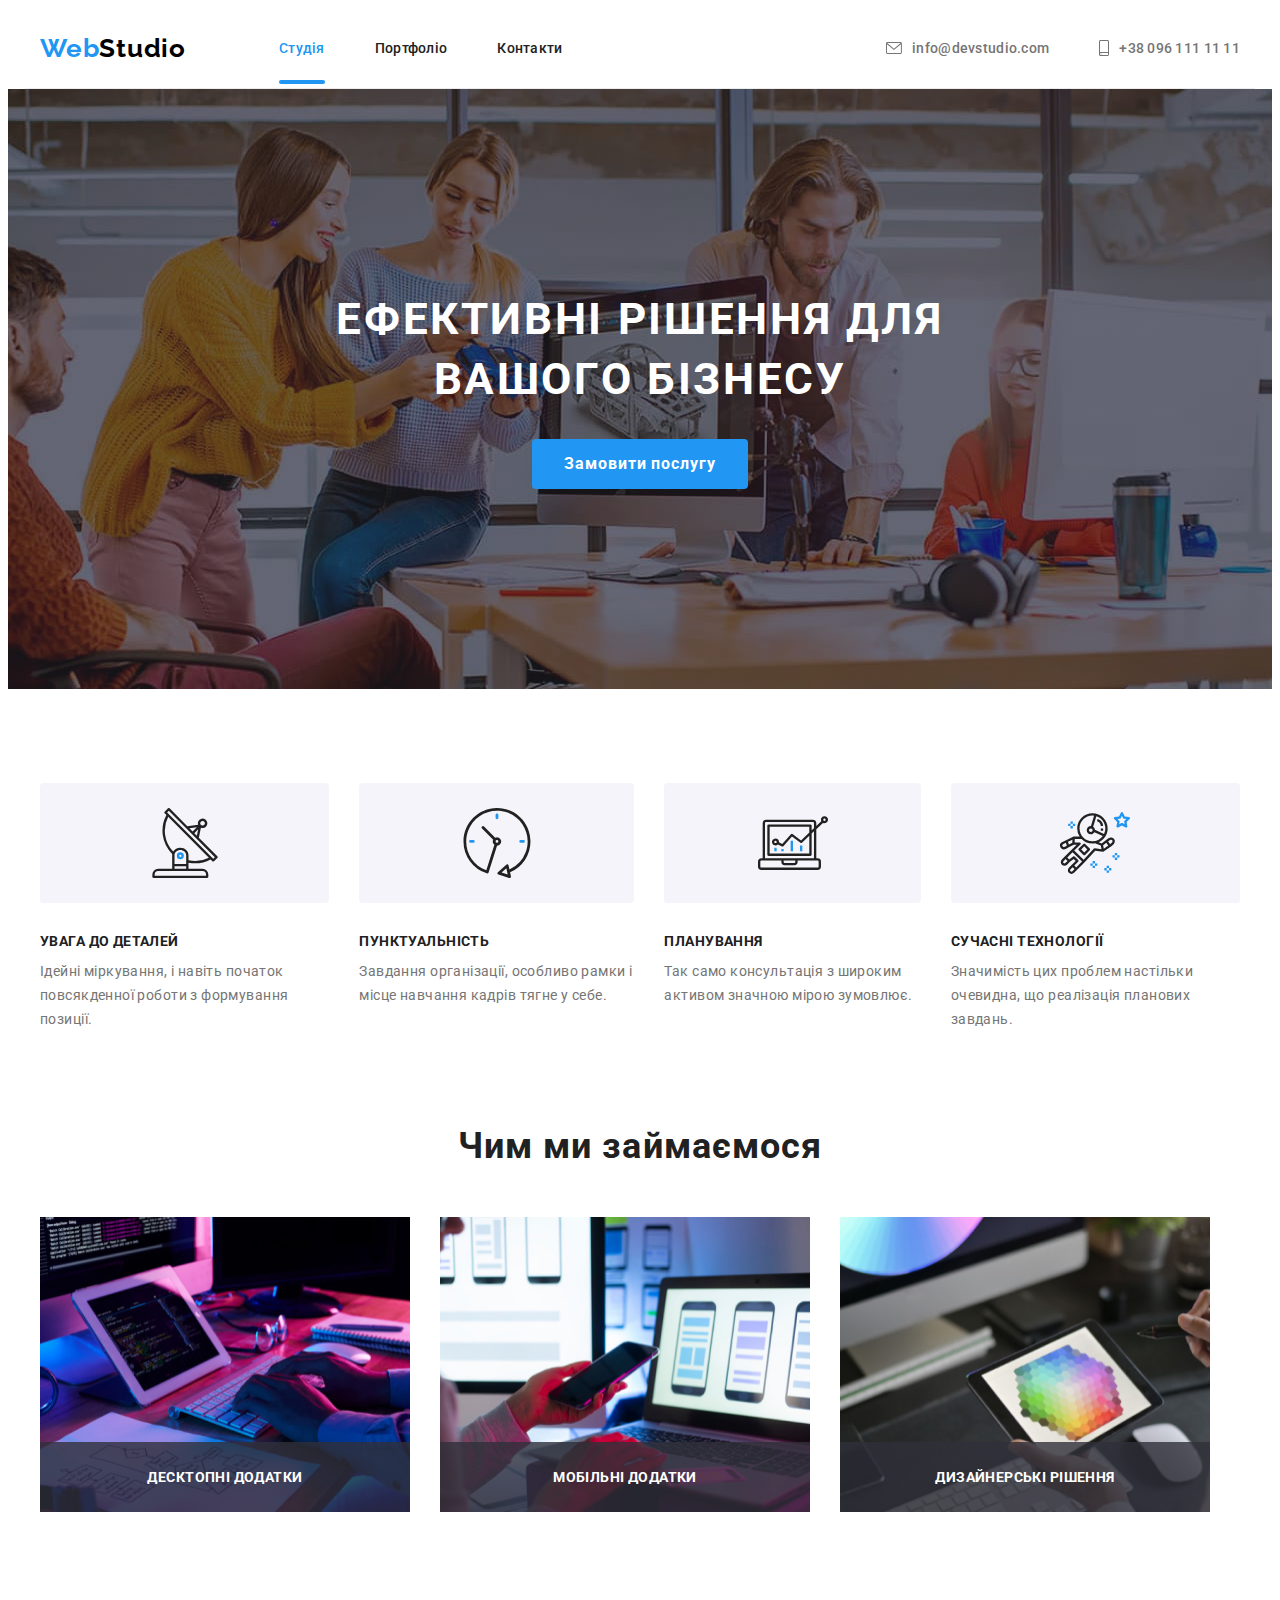
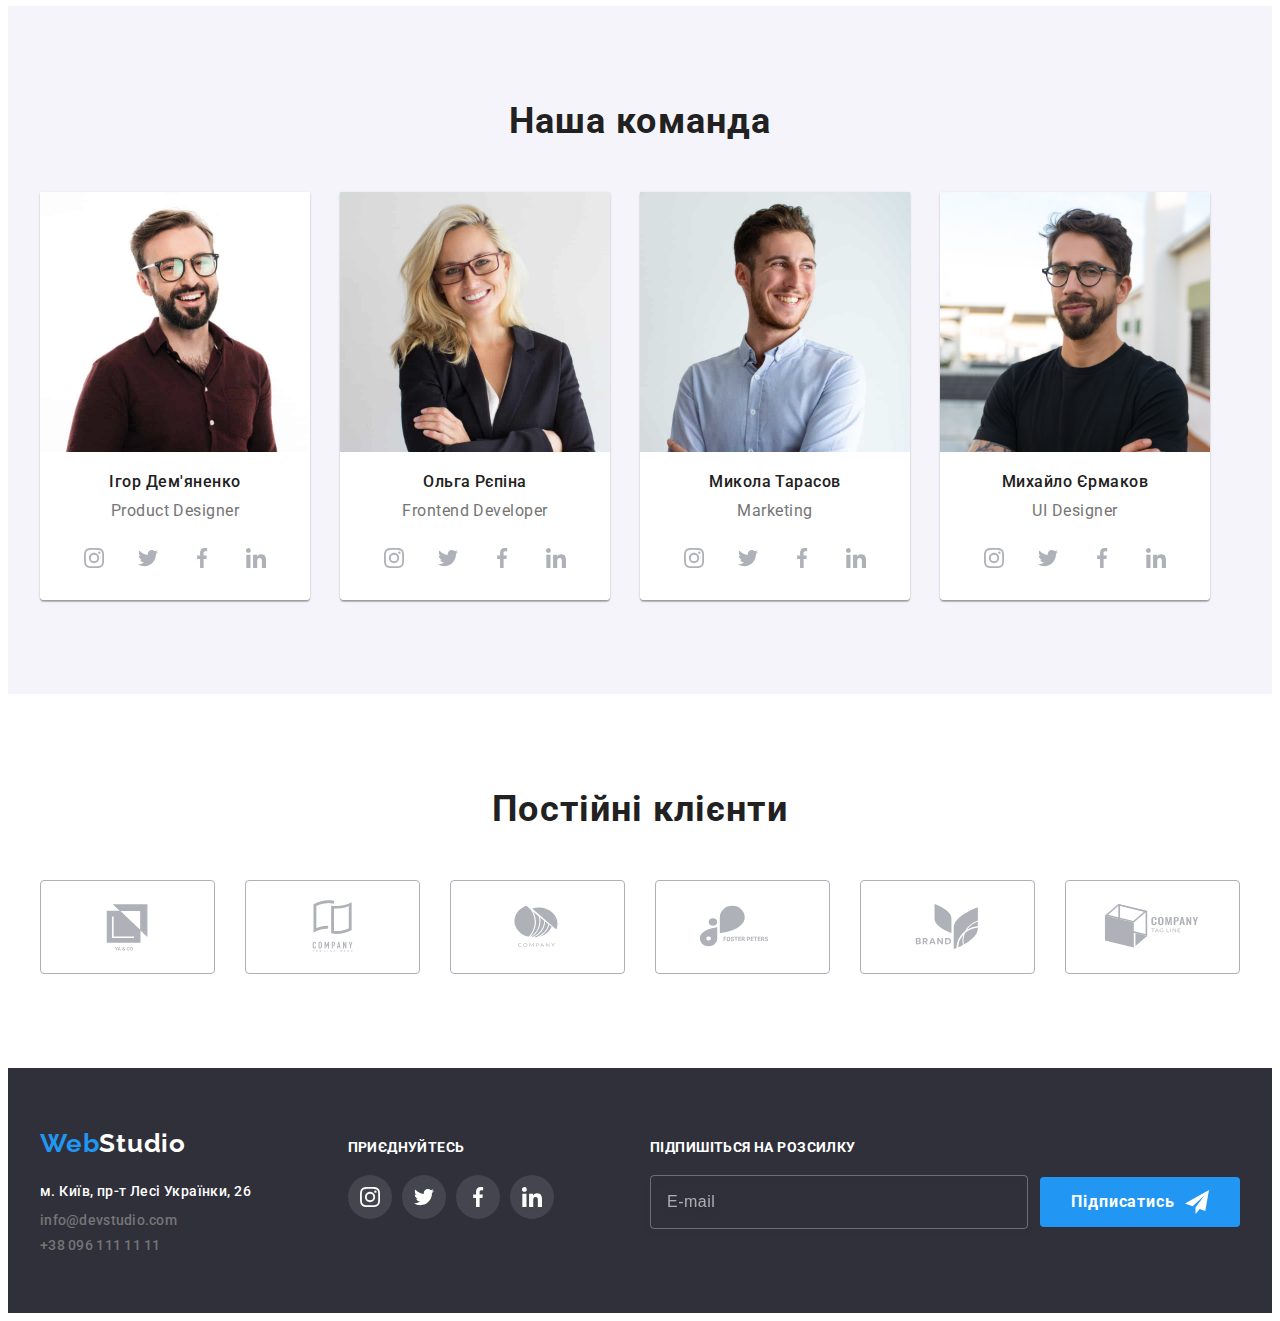
==== index.html @ f9445183 "start HW7" ====
<!DOCTYPE html>
<html lang="uk">
  <head>
    <meta charset="UTF-8" />
    <meta http-equiv="X-UA-Compatible" content="IE=edge" />
    <meta name="viewport" content="width=device-width, initial-scale=1.0" />
    <title>Web Studio</title>
    <!-- Fonts -->
    <link rel="preconnect" href="https://fonts.googleapis.com" />
    <link rel="preconnect" href="https://fonts.gstatic.com" crossorigin />
    <link
      href="https://fonts.googleapis.com/css2?family=Raleway:wght@700&family=Roboto:wght@400;500;700;900&display=swap"
      rel="stylesheet"
    />
    <!-- Modern-normalize -->
    <link
      rel="stylesheet"
      href="https://cdnjs.cloudflare.com/ajax/libs/modern-normalize/1.1.0/modern-normalize.min.css"
      integrity="sha512-wpPYUAdjBVSE4KJnH1VR1HeZfpl1ub8YT/NKx4PuQ5NmX2tKuGu6U/JRp5y+Y8XG2tV+wKQpNHVUX03MfMFn9Q=="
      crossorigin="anonymous"
      referrerpolicy="no-referrer"
    />
    <!-- Custom styles -->
    <link rel="stylesheet" href="./css/styles.css" />
  </head>
  <body class="page">
    <!--Стрічка навігації-->

    <header class="header">
      <div class="container header-container">
        <a class="link header-link" href="./index.html"
          ><span class="logo-first-color">Web</span><span class="logo-second-color">Studio</span>
        </a>
        <nav class="main-nav">
          <ul class="list header-nav-list">
            <li class="list-item">
              <a class="link current" href="./index.html">Студія</a>
            </li>
            <li class="list-item">
              <a class="link" href="./portfolio.html">Портфоліо</a>
            </li>
            <li class="list-item">
              <a class="link contacts" href="./index.html">Контакти</a>
            </li>
          </ul>
        </nav>
        <ul class="list header-list">
          <li>
            <a class="address-link" href="mailto:info@devstudio.com">
              <svg class="contacts-icon" width="16" height="12">
                <use href="./imeges/icons.svg#icon-envelope"></use>
              </svg>
              info@devstudio.com</a
            >
          </li>
          <li>
            <a class="address-link" href="tel:+380961111111">
              <svg class="contacts-icon" width="10" height="16">
                <use href="./imeges/icons.svg#icon-smartphone"></use>
              </svg>
              +38 096 111 11 11</a
            >
          </li>
        </ul>
      </div>
    </header>

    <main>
      <section class="section hero">
        <div class="container">
          <h1 class="hero-title">Ефективні рішення для вашого бізнесу</h1>
          <button class="hero-btn" type="button" data-modal-open>Замовити послугу</button>
        </div>
      </section>

      <!--Переваги компанії-->

      <section class="section about">
        <div class="container">
          <h2 class="about-title">Переваги компанії</h2>
          <ul class="list container-about">
            <li class="about-item">
              <div class="about-block">
                <svg class="about-icon" width="70" height="70">
                  <use href="./imeges/icons.svg#icon-antenna"></use>
                </svg>
              </div>
              <h3 class="about-preference">Увага до деталей</h3>
              <p class="about-txt"
                >Ідейні міркування, і навіть початок повсякденної роботи з формування позиції.</p
              >
            </li>
            <li class="about-item">
              <div class="about-block">
                <svg class="about-icon" width="70" height="70">
                  <use href="./imeges/icons.svg#icon-clock"></use>
                </svg>
              </div>
              <h3 class="about-preference">Пунктуальність</h3>
              <p class="about-txt"
                >Завдання організації, особливо рамки і місце навчання кадрів тягне у себе.</p
              >
            </li>
            <li class="about-item">
              <div class="about-block">
                <svg class="about-icon" width="70" height="70">
                  <use href="./imeges/icons.svg#icon-diagram"></use>
                </svg>
              </div>
              <h3 class="about-preference">Планування</h3>
              <p class="about-txt"
                >Так само консультація з широким активом значною мірою зумовлює.</p
              >
            </li>
            <li class="about-item">
              <div class="about-block">
                <svg class="about-icon" width="70" height="70">
                  <use href="./imeges/icons.svg#icon-astronaut"></use>
                </svg>
              </div>
              <h3 class="about-preference">Сучасні технології</h3>
              <p class="about-txt"
                >Значимість цих проблем настільки очевидна, що реалізація планових завдань.</p
              >
            </li>
          </ul>
        </div>
      </section>

      <!--Діяльність компанії-->

      <section class="section activity">
        <div class="container">
          <h2 class="activity-title">Чим ми займаємося</h2>
          <ul class="list container-activity">
            <li class="activity-item">
              <div class="act-thumb">
                <img
                  class="activity-img"
                  src="./imeges/company-activity/img.jpg"
                  alt="image-programer"
                  width="370"
                  height="295"
                />
                <div class="act-img-bloc">
                  <p class="act-img-title">Десктопні додатки</p>
                </div>
              </div>
            </li>
            <li class="activity-item">
              <div class="act-thumb">
                <img
                  class="activity-img"
                  src="./imeges/company-activity/img2.jpg"
                  alt="developing-application"
                  width="370"
                  height="295"
                />
                <div class="act-img-bloc">
                  <p class="act-img-title">Мобільні додатки</p>
                </div>
              </div>
            </li>
            <li class="activity-item">
              <div class="act-thumb">
                <img
                  class="activity-img"
                  src="./imeges/company-activity/img3.jpg"
                  alt="web-design"
                  width="370"
                  height="295"
                />
                <div class="act-img-bloc">
                  <p class="act-img-title">Дизайнерські рішення</p>
                </div>
              </div>
            </li>
          </ul>
        </div>
      </section>

      <!--Наша команда-->

      <section class="section team">
        <div class="container">
          <h2 class="team-title">Наша команда</h2>
          <ul class="list container-team">
            <li class="team-item">
              <img
                class="team-img"
                src="./imeges/our_team/img21.jpg"
                alt="igor_demjanenco"
                width="270"
                height="260"
              />
              <div class="team-card">
                <h3 class="team-expert">Ігор Дем'яненко</h3>
                <p class="team-profil">Product Designer</p>
                <ul class="social-list list">
                  <li class="social-item">
                    <a
                      class="social-link link"
                      href="https://www.instagram.com"
                      target="_blank"
                      rel="noopener noreferrer"
                      aria-label="Instagram"
                    >
                      <svg class="social-icon" width="20" height="20">
                        <use href="./imeges/icons.svg#icon-instagram"></use>
                      </svg>
                    </a>
                  </li>
                  <li class="social-item">
                    <a
                      class="social-link link"
                      href="https://twitter.com/"
                      target="_blank"
                      rel="noopener noreferrer"
                      aria-label="Instagram"
                    >
                      <svg class="social-icon" width="20" height="20">
                        <use href="./imeges/icons.svg#icon-twitter"></use>
                      </svg>
                    </a>
                  </li>
                  <li class="social-item">
                    <a
                      class="social-link link"
                      href="https://facebook.com/"
                      target="_blank"
                      rel="noopener noreferrer"
                      aria-label="Instagram"
                    >
                      <svg class="social-icon" width="20" height="20">
                        <use href="./imeges/icons.svg#icon-facebook"></use>
                      </svg>
                    </a>
                  </li>
                  <li class="social-item">
                    <a
                      class="social-link link"
                      href="https://www.linkedin.com"
                      target="_blank"
                      rel="noopener noreferrer"
                      aria-label="Instagram"
                    >
                      <svg class="social-icon" width="20" height="20">
                        <use href="./imeges/icons.svg#icon-linkedin"></use>
                      </svg>
                    </a>
                  </li>
                </ul>
              </div>
            </li>
            <li class="team-item">
              <img
                class="team-img"
                src="./imeges/our_team/img22.jpg"
                alt="olga_repina"
                width="270"
                height="260"
              />
              <div class="team-card">
                <h3 class="team-expert">Ольга Рєпіна</h3>
                <p class="team-profil">Frontend Developer</p>
                <ul class="social-list list">
                  <li class="social-item">
                    <a
                      class="social-link link"
                      href="https://www.instagram.com"
                      target="_blank"
                      rel="noopener noreferrer"
                      aria-label="Instagram"
                    >
                      <svg class="social-icon" width="20" height="20">
                        <use href="./imeges/icons.svg#icon-instagram"></use>
                      </svg>
                    </a>
                  </li>
                  <li class="social-item">
                    <a
                      class="social-link link"
                      href="https://twitter.com/"
                      target="_blank"
                      rel="noopener noreferrer"
                      aria-label="Instagram"
                    >
                      <svg class="social-icon" width="20" height="20">
                        <use href="./imeges/icons.svg#icon-twitter"></use>
                      </svg>
                    </a>
                  </li>
                  <li class="social-item">
                    <a
                      class="social-link link"
                      href="https://facebook.com/"
                      target="_blank"
                      rel="noopener noreferrer"
                      aria-label="Instagram"
                    >
                      <svg class="social-icon" width="20" height="20">
                        <use href="./imeges/icons.svg#icon-facebook"></use>
                      </svg>
                    </a>
                  </li>
                  <li class="social-item">
                    <a
                      class="social-link link"
                      href="https://www.linkedin.com"
                      target="_blank"
                      rel="noopener noreferrer"
                      aria-label="Instagram"
                    >
                      <svg class="social-icon" width="20" height="20">
                        <use href="./imeges/icons.svg#icon-linkedin"></use>
                      </svg>
                    </a>
                  </li>
                </ul>
              </div>
            </li>
            <li class="team-item">
              <img
                class="team-img"
                src="./imeges/our_team/img23.jpg"
                alt="mykola_tarasov"
                width="270"
                height="260"
              />
              <div class="team-card">
                <h3 class="team-expert">Микола Тарасов</h3>
                <p class="team-profil">Marketing</p>
                <ul class="social-list list">
                  <li class="social-item">
                    <a
                      class="social-link link"
                      href="https://www.instagram.com"
                      target="_blank"
                      rel="noopener noreferrer"
                      aria-label="Instagram"
                    >
                      <svg class="social-icon" width="20" height="20">
                        <use href="./imeges/icons.svg#icon-instagram"></use>
                      </svg>
                    </a>
                  </li>
                  <li class="social-item">
                    <a
                      class="social-link link"
                      href="https://twitter.com/"
                      target="_blank"
                      rel="noopener noreferrer"
                      aria-label="Instagram"
                    >
                      <svg class="social-icon" width="20" height="20">
                        <use href="./imeges/icons.svg#icon-twitter"></use>
                      </svg>
                    </a>
                  </li>
                  <li class="social-item">
                    <a
                      class="social-link link"
                      href="https://facebook.com/"
                      target="_blank"
                      rel="noopener noreferrer"
                      aria-label="Instagram"
                    >
                      <svg class="social-icon" width="20" height="20">
                        <use href="./imeges/icons.svg#icon-facebook"></use>
                      </svg>
                    </a>
                  </li>
                  <li class="social-item">
                    <a
                      class="social-link link"
                      href="https://www.linkedin.com"
                      target="_blank"
                      rel="noopener noreferrer"
                      aria-label="Instagram"
                    >
                      <svg class="social-icon" width="20" height="20">
                        <use href="./imeges/icons.svg#icon-linkedin"></use>
                      </svg>
                    </a>
                  </li>
                </ul>
              </div>
            </li>
            <li class="team-item">
              <img
                class="team-img"
                src="./imeges/our_team/img24.jpg"
                alt="mykhailo_ermakov"
                width="270"
                height="260"
              />
              <div class="team-card">
                <h3 class="team-expert">Михайло Єрмаков</h3>
                <p class="team-profil">UI Designer</p>
                <ul class="social-list list">
                  <li class="social-item">
                    <a
                      class="social-link link"
                      href="https://www.instagram.com"
                      target="_blank"
                      rel="noopener noreferrer"
                      aria-label="Instagram"
                    >
                      <svg class="social-icon" width="20" height="20">
                        <use href="./imeges/icons.svg#icon-instagram"></use>
                      </svg>
                    </a>
                  </li>
                  <li class="social-item">
                    <a
                      class="social-link link"
                      href="https://twitter.com/"
                      target="_blank"
                      rel="noopener noreferrer"
                      aria-label="Instagram"
                    >
                      <svg class="social-icon" width="20" height="20">
                        <use href="./imeges/icons.svg#icon-twitter"></use>
                      </svg>
                    </a>
                  </li>
                  <li class="social-item">
                    <a
                      class="social-link link"
                      href="https://facebook.com/"
                      target="_blank"
                      rel="noopener noreferrer"
                      aria-label="Instagram"
                    >
                      <svg class="social-icon" width="20" height="20">
                        <use href="./imeges/icons.svg#icon-facebook"></use>
                      </svg>
                    </a>
                  </li>
                  <li class="social-item">
                    <a
                      class="social-link link"
                      href="https://www.linkedin.com"
                      target="_blank"
                      rel="noopener noreferrer"
                      aria-label="Instagram"
                    >
                      <svg class="social-icon" width="20" height="20">
                        <use href="./imeges/icons.svg#icon-linkedin"></use>
                      </svg>
                    </a>
                  </li>
                </ul>
              </div>
            </li>
          </ul>
        </div>
      </section>

      <!--Клієнти компанії-->
      <section class="section client">
        <div class="container">
          <h2 class="client-title">Постійні клієнти</h2>
          <ul class="list clients-list">
            <li class="client-item">
              <a class="link client-link" href="">
                <svg class="client-icon" width="106" height="60">
                  <use href="./imeges/icons.svg#icon-Logo"></use>
                </svg>
              </a>
            </li>
            <li class="client-item">
              <a class="link client-link" href="">
                <svg class="client-icon" width="106" height="60">
                  <use href="./imeges/icons.svg#icon-Logo-1"></use>
                </svg>
              </a>
            </li>
            <li class="client-item">
              <a class="link client-link" href="">
                <svg class="client-icon" width="106" height="60">
                  <use href="./imeges/icons.svg#icon-Logo-2"></use>
                </svg>
              </a>
            </li>
            <li class="client-item">
              <a class="link client-link" href="">
                <svg class="client-icon" width="106" height="60">
                  <use href="./imeges/icons.svg#icon-Logo-3"></use>
                </svg>
              </a>
            </li>
            <li class="client-item">
              <a class="link client-link" href="">
                <svg class="client-icon" width="106" height="60">
                  <use href="./imeges/icons.svg#icon-Logo-4"></use>
                </svg>
              </a>
            </li>
            <li class="client-item">
              <a class="link client-link" href="">
                <svg class="client-icon" width="106" height="60">
                  <use href="./imeges/icons.svg#icon-Logo-5"></use>
                </svg>
              </a>
            </li>
          </ul>
        </div>
      </section>
    </main>

    <!--Нижній блок-->

    <footer class="footer">
      <div class="container footer-info">
        <div class="first-column">
          <a class="link" href="./index.html"
            ><span class="logo-first-color">Web</span
            ><span class="logo-sec-col-footer">Studio</span></a
          >
          <address class="container-address" style="font-style: normal">
            <ul class="list">
              <li class="address-link">
                <a
                  class="link address"
                  href="https://goo.gl/maps/CPtrU1FHBa2aNyZL9"
                  target="_blank"
                  rel="noopener noreferrer"
                  >м. Київ, пр-т Лесі Українки, 26</a
                >
              </li>
              <li class="address-item">
                <a class="address-link" href="mailto:info@devstudio.com">info@devstudio.com</a>
              </li>
              <li class="address-item">
                <a class="address-link" href="tel:+380961111111">+38 096 111 11 11</a>
              </li>
            </ul>
          </address>
        </div>
        <div class="social-icons-footer">
          <p class="under-social-icons">Приєднуйтесь</p>
          <ul class="ft-social-list list">
            <li class="ft-social-item">
              <a
                class="ft-social-link link"
                href="https://www.instagram.com"
                target="_blank"
                rel="noopener noreferrer"
                aria-label="Instagram"
              >
                <svg class="ft-social-icon" width="20" height="20">
                  <use href="./imeges/icons.svg#icon-instagram"></use>
                </svg>
              </a>
            </li>
            <li class="social-item">
              <a
                class="ft-social-link link"
                href="https://twitter.com/"
                target="_blank"
                rel="noopener noreferrer"
                aria-label="Instagram"
              >
                <svg class="ft-social-icon" width="20" height="20">
                  <use href="./imeges/icons.svg#icon-twitter"></use>
                </svg>
              </a>
            </li>
            <li class="social-item">
              <a
                class="ft-social-link link"
                href="https://facebook.com/"
                target="_blank"
                rel="noopener noreferrer"
                aria-label="Instagram"
              >
                <svg class="ft-social-icon" width="20" height="20">
                  <use href="./imeges/icons.svg#icon-facebook"></use>
                </svg>
              </a>
            </li>
            <li class="social-item">
              <a
                class="ft-social-link link"
                href="https://www.linkedin.com"
                target="_blank"
                rel="noopener noreferrer"
                aria-label="Instagram"
              >
                <svg class="ft-social-icon" width="20" height="20">
                  <use href="./imeges/icons.svg#icon-linkedin"></use>
                </svg>
              </a>
            </li>
          </ul>
        </div>
        <div>
           <p class="ft-email-title">Підпишіться на розсилку</p>
          <div class="email-form-ft">
            <label class="ft-form-email">
              <input class="ft-email" type="email" name="user-mail" required placeholder="E-mail" />
            </label>
            <button class="ft-btn-send" type="submit">
              Підписатись
              <svg class="ft-send-icon" width="24" height="24">
                <use href="./imeges/icons.svg#icon-send"></use>
              </svg>
            </button>
          </div>
        </div>
      </div>
    </footer>

    <!--Modal window-->
    <div class="beckdrop is-hidden" data-modal>
      <div class="modal">
        <button class="modal-btn" type="button" data-modal-close>
          <svg class="icon-close" width="18" height="18">
            <use href="./imeges/icons.svg#icon-close"></use>
          </svg>
        </button>
        <strong class="register-form-title">Залиште свої дані, ми вам передзвонимо</strong>
        <form class="register-form" name="register-form">
          <div class="register-form-group" role="group">
            <label class="register-form-field">
              <span class="register-form-label">Ім'я</span>
              <input
                class="register-form-input"
                type="text"
                name="user-name"
                required
                minlength="3"
                placeholder="&nbsp;"
              />
              <svg class="register-form-icon" width="18" height="18">
                <use href="./imeges/icons.svg#icon-person-form"></use>
              </svg>
            </label>

            <label class="register-form-field">
              <span class="register-form-label">Телефон</span>
              <input
                class="register-form-input"
                type="text"
                name="user-phone"
                required
                minlength="12"
                maxlength="12"
                placeholder="&nbsp;"
              />
              <svg class="register-form-icon" width="18" height="18">
                <use href="./imeges/icons.svg#icon-phone-form"></use>
              </svg>
            </label>

            <label class="register-form-field">
              <span class="register-form-label">Пошта</span>
              <input
                class="register-form-input"
                type="email"
                name="user-mail"
                required
                placeholder="&nbsp;"
              />
              <svg class="register-form-icon" width="18" height="18">
                <use href="./imeges/icons.svg#icon-email-form"></use>
              </svg>
            </label>

            <label class="register-form-field">
              <span class="register-form-label">Коментар</span>
              <textarea
                class="register-form-message"
                name="user-message"
                rows="5"
                placeholder="Введіть текст"
              ></textarea>
            </label>
          </div>

          <label class="register-form-agreement">
            <input
              class="register-form-checkbox visually-hidden"
              type="checkbox"
              name="user-agreement"
            />
            <svg class="register-form-icons" width="16" height="15">
              <use class="icon-checked" href="./imeges/icons.svg#icon-check-on"></use>
              <use class="icon-unchecked" href="./imeges/icons.svg#icon-check-off"></use>
            </svg>
            <span class="register-form-desc">
              Погоджуюся з розсилкою та приймаю
              <a class="register-form-link" href="" target="_blank">Умови договору</a>
            </span>
          </label>

          <button class="register-form-btn btn" type="submit">Відправити</button>
        </form>
      </div>
    </div>
    <script src="./js/modal.js"></script>
  </body>
</html>
---- css/styles.css ----
:root {
  /* Fonts */
  --main-font: 'Roboto', sans-serif;
  --secondary-font: 'Raleway', sans-serif;

  /* colors */
  --main-txt-cl: #212121;
  --light-txt-cl: #757575;
  --other-txt-cl: #ffffff;
  --accent-txt-cl: #2196f3;
  --gray-icon-cl: #afb1b8;

  /* Others */
  --anim-hover: 250ms cubic-bezier(0.4, 0, 0.2, 1);
}

.page {
  font-family: var(--main-font);
  font-size: 14px;
  text-align: center;
  color: var(--main-txt-cl);
}

/* reset */
.link,
.address-link {
  text-decoration: none;
}
.list {
  list-style: none;
}

.section {
  padding-top: 94px;
  padding-bottom: 94px;
}

h1,
h2,
h3,
h4,
h5,
h6,
p {
  margin: 0;
}

img {
  display: block;
}

.link {
  text-decoration: none;
  color: currentColor;
}

.list {
  list-style: none;
  margin: 0;
  padding: 0;
}

.container {
  width: 1200px;
  padding-left: 15px;
  padding-right: 15px;
  margin-left: auto;
  margin-right: auto;
}

/**
    |============================
    | Header
    |============================
  */

.header {
  text-align: left;
}

.header-container {
  display: flex;
  border-bottom: 1px solid #ececec;
  align-items: center;
}
.logo-first-color,
.logo-second-color,
.logo-sec-col-footer {
  font-family: var(--secondary-font);
  font-style: normal;
  font-weight: 700;
  font-size: 26px;
  line-height: 31px;
  letter-spacing: 0.03em;
}

.logo-first-color {
  color: var(--accent-txt-cl);
}

.logo-second-color {
  color: #000000;
}

.main-nav {
  margin-left: 93px;
  padding-top: 32px;
  padding-bottom: 32px;
}

.header-nav-list {
  display: flex;
  gap: 50px;
}

.header-list {
  display: flex;
  padding-top: 32px;
  margin-left: auto;
  gap: 50px;
  padding-bottom: 32px;
}

.link,
.address-link {
  font-weight: 500;
  line-height: calc(16 / 14);
  letter-spacing: 0.02em;
  color: var(--main-txt-cl);
  transition: color var(--anim-hover);
}

.address-link {
  color: var(--light-txt-cl);
  display: flex;
  gap: 10px;
  align-items: center;
}

.link:hover,
.link:focus,
.current,
.link:focus,
.address-link:hover,
.address-link:focus {
  color: var(--accent-txt-cl);
}

.contacts-icon {
  fill: currentColor;
}

.current {
  position: relative;
}

.current::after {
  content: '';
  display: block;

  position: absolute;
  left: 0;
  bottom: -28px;

  width: 100%;
  height: 4px;
  border-radius: 2px;
  background-color: var(--accent-txt-cl);
}

/**
    |============================
    | Hero
    |============================
  */

.hero {
  max-width: 1600px;
  margin-left: auto;
  margin-right: auto;
  background-image: linear-gradient(to right, rgb(47, 48, 58, 0.4), rgba(47, 48, 58, 0.4)),
    url(../imeges/fon-img/Img.jpg);
  background-repeat: no-repeat;
  background-size: cover;
  background-position: center;

  background-color: #2f303a;
  padding-top: 200px;
  padding-bottom: 200px;
}

.hero-title {
  font-size: 44px;
  line-height: calc(60 / 44);
  letter-spacing: 0.06em;
  color: var(--other-txt-cl);
  text-transform: uppercase;
  margin-bottom: 30px;
  width: 696px;
  margin-left: auto;
  margin-right: auto;
}

.hero-btn {
  font-family: inherit;
  font-weight: 700;
  font-size: 16px;
  line-height: calc(30 / 16);
  letter-spacing: 0.06em;
  color: var(--other-txt-cl);
  background-color: var(--accent-txt-cl);
  cursor: pointer;
  border-radius: 4px;
  padding: 10px 32px;
  border: none;
  transition: background-color var(--anim-hover);
}

.hero-btn:hover,
.hero-btn:focus {
  background-color: #188ce8;
}

/**
    |============================
    | About
    |============================
  */
.about {
  text-align: left;
}

.container-about {
  display: flex;
  gap: 30px;
  
  
  
}

.about-item {
  flex-basis: calc((100%-90px) / 4);
}

.about-block {
  display: flex;
  background-color: #f5f4fa;
  height: 120px;
  align-items: center;
  justify-content: center;
  border-radius: 4px;
  margin-bottom: 30px;
}

.about-title {
  position: absolute;
  width: 1px;
  height: 1px;
  margin: -1px;
  border: 0;
  padding: 0;
  white-space: nowrap;
  clip-path: inset(100%);
  clip: rect(0 0 0 0);
}

.about-preference {
  font-weight: 700;
  font-size: 14px;
  line-height: calc(16 / 14);
  letter-spacing: 0.03em;
  text-transform: uppercase;
}

.about-txt {
  font-size: 14px;
  line-height: calc(24 / 14);
  letter-spacing: 0.03em;
  color: var(--light-txt-cl);
  margin-top: 10px;
}

/**
    |============================
    | Activity
    |============================
  */

.activity {
  padding-top: 0px;
}

.activity-title {
  font-weight: 700;
  font-size: 36px;
  line-height: calc(42 / 36);
  letter-spacing: 0.03em;
}

.container-activity {
  display: flex;
  gap: 30px;
  margin-top: 50px;
  padding-top: 0px;
}

.act-thumb {
  position: relative;
}

.act-img-bloc {
  position: absolute;
  bottom: 0;
  left: 0;

  width: 100%;
  height: 70px;
  background: rgba(47, 48, 58, 0.8);

  display: flex;
  align-items: center;
  justify-content: center;
}

.act-img-title {
  text-transform: uppercase;
  color: var(--other-txt-cl);
  font-weight: 700;
  line-height: calc(16 / 14);
  letter-spacing: 0.03em;
}

.act-img-title {
}

/**
    |============================
    | Team
    |============================
  */

.team {
  background-color: #f5f4fa;
}

.team-title {
  font-weight: 700;
  font-size: 36px;
  line-height: calc(42 / 36);
  letter-spacing: 0.03em;
}

.container-team {
  display: flex;
  margin-top: 50px;
  gap: 30px;
}

.team-card {
  padding-top: 20px;
  padding-bottom: 20px;
  background-color: var(--other-txt-cl);
  border-radius: 0px 0px 4px 4px;
}
.team-item {
  box-shadow: 0px 1px 3px rgba(0, 0, 0, 0.12), 0px 1px 1px rgba(0, 0, 0, 0.14),
    0px 2px 1px rgba(0, 0, 0, 0.2);
  border-radius: 0px 0px 4px 4px;
}

.team-expert {
  font-weight: 500;
  font-size: 16px;
  line-height: calc(19 / 16);
  letter-spacing: 0.03em;
  margin-bottom: 10px;
}

.team-profil {
  font-size: 16px;
  line-height: calc(19 / 16);
  letter-spacing: 0.03em;
  color: var(--light-txt-cl);
  margin-bottom: 16px;
}

.social-list {
  display: flex;
  gap: 10px;
  justify-content: center;
}

.social-link {
  display: flex;
  align-items: center;
  justify-content: center;
  width: 44px;
  height: 44px;
  background-color: var(--other-txt-cl);
  border-radius: 50%;
  color: var(--gray-icon-cl);
  transition: background-color var(--anim-hover), color var(--anim-hover);
}

.social-link:hover,
.social-link:focus {
  background-color: var(--accent-txt-cl);
  color: var(--other-txt-cl);
}

.social-icon {
  fill: currentColor;
}

/**
    |============================
    | Client
    |============================
  */

.client-title {
  font-weight: 700;
  font-size: 36px;
  line-height: calc(42 / 36);
  letter-spacing: 0.03em;
  margin-bottom: 50px;
}

.clients-list {
  display: flex;
  gap: 30px;
  justify-content: center;
}

.client-item {
  flex-basis: calc((100% - 150px) / 6);
}

.client-link {
  display: flex;
  align-items: center;
  justify-content: center;
  background-color: var(--other-txt-cl);
  color: var(--gray-icon-cl);
  height: 92px;
  border: 1px solid var(--gray-icon-cl);
  border-radius: 4px;
  transition: border-color var(--anim-hover), color var(--anim-hover);
}

.client-link:hover,
.client-link:focus {
  color: var(--accent-txt-cl);
  border-color: var(--accent-txt-cl);
}

.client-icon {
  fill: currentColor;
}

/**
    |============================
    | Footer
    |============================
  */

.footer {
  background-color: #2f303a;
  padding-top: 60px;
  padding-bottom: 60px;
}

.footer-info {
  display: flex;
  justify-content:space-between;
  align-items: baseline;
}

.footer,
.address {
  line-height: calc(24 / 14);
  letter-spacing: 0.03em;
  color: var(--other-txt-cl);
  text-align: left;
}

.container-address {
  margin-top: 20px;
}

.address-item {
  margin-top: 9px;
}

.logo-sec-col-footer {
  color: var(--other-txt-cl);
}

.under-social-icons {
  font-weight: 700;
  font-size: 14px;
  line-height: calc(16 / 14);
  letter-spacing: 0.03em;
  text-transform: uppercase;
  color: var(--other-txt-cl);
  margin-bottom: 20px;
  
}

.ft-social-list {
  display: flex;
  gap: 10px;
  justify-content: center;
}

.ft-social-link {
  display: flex;
  align-items: center;
  justify-content: center;
  width: 44px;
  height: 44px;
  border-radius: 50%;
  background-color: rgba(255, 255, 255, 0.1);
  color: var(--other-txt-cl);
  transition: background-color var(--anim-hover), color var(--anim-hover);
}

.ft-social-link:hover,
.ft-social-link:focus {
  background-color: var(--accent-txt-cl);
  color: var(--other-txt-cl);
}

.ft-social-icon {
  fill: currentColor;
}

.ft-email-title {
  font-weight: 700;
  font-size: 14px;
  line-height: calc(16 / 14);
  letter-spacing: 0.03em;
  text-transform: uppercase;
  color: var(--other-txt-cl);
  margin-bottom: 20px;
  
}

.email-form-ft {
  display: flex;
  justify-content: center;
  align-items: center;
}

.ft-email {
  width: 358px;
  height: 50px;
  background-color: inherit;
  border: 1px solid rgba(255, 255, 255, 0.3);
  filter: drop-shadow(0px 4px 4px rgba(0, 0, 0, 0.15));
  border-radius: 4px;
  padding-left: 16px;
  outline: transparent;
  font-size: 16px;
  line-height: calc(20 / 16);
  letter-spacing: 0.03em;
  color: rgba(255, 255, 255, 0.6);
  

  transition: border-color var(--anim-hover);
}

.ft-email:hover,
.ft-email:focus,
.ft-email:not(:placeholder-shown) {
  border-color: var(--accent-txt-cl);
}

.ft-email::placeholder {
  font-size: 16px;
  line-height: calc(20 / 16);
  letter-spacing: 0.03em;
  color: rgba(255, 255, 255, 0.6);
}

.ft-btn-send {
  display: flex;
  justify-content: center;
  align-items: center;
  width: 200px;
  height: 50px;
  font-family: inherit;
  font-weight: 700;
  font-size: 16px;
  line-height: calc(30 / 16);
  letter-spacing: 0.06em;
  color: var(--other-txt-cl);
  background-color: var(--accent-txt-cl);
  margin-left: 12px;
  

  border-radius: 4px;
  border: none;
  transition: background-color var(--anim-hover);

  cursor: pointer;
}

.ft-btn-send:hover,
.ft-btn-send:focus {
  background-color: #188ce8;
}

.ft-send-icon {
  right: 28px;
  bottom: 13px;
  margin-left: 10px;
  fill: var(--other-txt-cl);
}

/*
    |============================
    |Modal window
    |============================
  */

.beckdrop {
  position: fixed;
  left: 0;
  top: 0;
  z-index: 100;

  width: 100%;
  height: 100%;
  background-color: rgba(0, 0, 0, 0.4);
  opacity: 1;
  transition: opacity var(--anim-hover);
}

.beckdrop.is-hidden {
  opacity: 0;
  pointer-events: none;
  visibility: hidden;
  opacity: 40%;
}

.modal {
  position: absolute;
  top: 50%;
  left: 50%;

  width: 528px;
  background: var(--other-txt-cl);
  box-shadow: 0px 1px 3px rgba(0, 0, 0, 0.12), 0px 1px 1px rgba(0, 0, 0, 0.14),
    0px 2px 1px rgba(0, 0, 0, 0.2);
  border-radius: 4px;

  transform: translate(-50%, -50%) scale(1);
  transition: transform var(--anim-hover);
  padding: 40px;
}

.modal-btn {
  position: absolute;
  top: 8px;
  right: 8px;

  display: flex;
  align-items: center;
  justify-content: center;

  width: 30px;
  height: 30px;
  border-radius: 50%;
  background: var(--other-txt-cl);
  border: 1px solid rgba(0, 0, 0, 0.1);

  transition: fill var(--anim-hover);

  cursor: pointer;
}

.modal-btn:hover,
.modal-btn:focus {
  fill: var(--accent-txt-cl);
}

.register-form-title {
  display: block;
  text-align: center;
  font-weight: 700;
  font-size: 20px;
  line-height: calc(23 / 20);
  letter-spacing: 0.03em;
  margin-bottom: 12px;

  
}

.register-form-field {
  position: relative;
  display: block;
  margin-bottom: 10px;
}

.register-form-input {
  width: 100%;
  height: 40px;
  padding-left: 48px;
  padding-right: 48px;

  border: 1px solid rgba(33, 33, 33, 0.2);
  border-radius: 4px;
  outline: transparent;
  transition: border-color var(--anim-hover);
}

.register-form-input:hover,
.register-form-input:focus,
.register-form-input:not(:placeholder-shown) {
  border-color: var(--accent-txt-cl);
}

.register-form-input::placeholder {
  opacity: 0;
  transition: opacity var(--anim-hover);
}

.register-form-input:focus::placeholder {
  opacity: 1;
}

.register-form-label {
  display: block;
  text-align: left;
  font-size: 12px;
  line-height: calc(14 / 12);
  letter-spacing: 0.01em;
  color: var(--light-txt-cl);
  text-align: left;
  margin-bottom: 4px;
}

.register-form-icon {
  position: absolute;
  bottom: 11px;
  left: 12px;

  transition: fill var(--anim-hover);
}

.register-form-input:focus, .register-form-input:hover ~ .register-form-icon {
  fill: var(--accent-txt-cl);
}

.register-form-message {
  display: block;
  width: 100%;
  height: 120px;
  padding: 12px 16px;

  font-size: 14px;

  resize: none;
  outline: transparent;
  border: 1px solid rgba(33, 33, 33, 0.2);
  border-radius: 4px;

  transition: border-color var(--anim-hover);
}

.register-form-message::placeholder {
  font-size: 12px;
  line-height: calc(14 / 12);
  letter-spacing: 0.01em;
  color: rgba(117, 117, 117, 0.5);
}

.register-form-message:hover,
.register-form-message:focus,
.register-form-message:not(:placeholder-shown) {
  border-color: var(--accent-txt-cl);
}

.register-form-field:last-child {
  margin-bottom: 20px;
}

.register-form-agreement {
  display: flex;
  align-items: center;
  justify-content: center;
  gap: 8.38px;

  margin-bottom: 30px;
}

.icon-checked {
  opacity: 0;
  fill: var(--accent-txt-cl);
  transition: opacity var(--anim-hover);
}

.register-form-checkbox:checked + .register-form-icons .icon-checked {
  opacity: 1;
}
.icon-unchecked {
  transition: opacity var(--anim-hover);
}

.register-form-checkbox:checked + .register-form-icons .icon-unchecked {
  opacity: 0;
}

.register-form-checkbox:focus + .register-form-icons {
  outline-offset: 1px;
}

.register-form-desc {
  line-height: calc(24 / 14);
  letter-spacing: 0.03em;
  color: var(--light-txt-cl);
  user-select: none;
}

.register-form-link {
  color: var(--accent-txt-cl);
}

.visually-hidden {
  position: absolute;
  width: 1px;
  height: 1px;
  margin: -1px;
  border: 0;
  padding: 0;
  white-space: nowrap;
  clip-path: inset(100%);
  clip: rect(0 0 0 0);
}

.register-form-btn {
  font-family: inherit;
  font-weight: 700;
  font-size: 16px;
  line-height: calc(30 / 16);
  letter-spacing: 0.06em;
  color: var(--other-txt-cl);
  background-color: var(--accent-txt-cl);

  border-radius: 4px;
  padding: 10px 52px;
  border: none;
  transition: background-color var(--anim-hover);
  box-shadow: 0px 4px 4px rgba(0, 0, 0, 0.15);

  cursor: pointer;
}

.register-form-btn:hover,
.register-form-btn:focus {
  background-color: #188ce8;
}

/*
    |*********************************************************
    | Portfolio page
    |*********************************************************
  */

/*
    |============================
    |Filters
    |============================
  */

.container-filtrs {
  display: flex;
  gap: 8px;
  justify-content: center;
}

.filtrs-title {
  position: absolute;
  width: 1px;
  height: 1px;
  margin: -1px;
  border: 0;
  padding: 0;
  white-space: nowrap;
  clip-path: inset(100%);
  clip: rect(0 0 0 0);
  overflow: hidden;
}

.filtrs-btn {
  font-family: inherit;
  font-weight: 500;
  font-size: 16px;
  line-height: calc(26 / 16);
  letter-spacing: 0.03em;
  color: var(--main-txt-cl);
  background-color: #f5f4fa;
  padding: 6px 22px;
  border: none;
  border-radius: 4px;
  transition: background-color var(--anim-hover), box-shadow var(--anim-hover);
  color: var(--anim-hover);

  cursor: pointer;
}

.filtrs-btn:hover,
.filtrs-btn:focus {
  box-shadow: 0px 3px 1px rgba(0, 0, 0, 0.1), 0px 1px 2px rgba(0, 0, 0, 0.08),
    0px 2px 2px rgba(0, 0, 0, 0.12);
  color: var(--other-txt-cl);
  background-color: var(--accent-txt-cl);
}

.filtrs-btn:hover,
.filtrs-btn:focus {
  color: var(--other-txt-cl);
  background-color: var(--accent-txt-cl);
}

.filtrs-btn:active {
  color: var(--accent-txt-cl);
}


/*
    |============================
    |Projects
    |============================
  */

.container-project {
  display: flex;
  flex-wrap: wrap;
  margin-top: 50px;
  text-align: left;
}

.project-item {
  flex-basis: calc((100% - 60px) / 3);
  margin-right: 30px;
  margin-bottom: 30px;
}

.project-item:nth-child(3n) {
  margin-right: 0;
}

.project-item:nth-last-child(-n + 3) {
  margin-bottom: 0;
}

.project-link {
  display: block;
  transition: box-shadow var(--anim-hover);
}

.project-link:hover,
.project-link:focus {
  box-shadow: 0px 1px 1px rgba(0, 0, 0, 0.12), 0px 4px 4px rgba(0, 0, 0, 0.06),
    1px 4px 6px rgba(0, 0, 0, 0.16);
}

.project-thumb {
  position: relative;
  overflow: hidden;
}

.overlay {
  position: absolute;
  top: 0;
  left: 0;

  transform: translatey(100%);

  transition: transform var(--anim-hover);

  width: 100%;
  height: 101%;
  background: rgba(33, 150, 243, 0.9);
  padding: 20px;

  display: flex;
  align-items: center;
  justify-content: center;
}

.project-item:hover .overlay {
  transform: translatey(0);
}

.overlay-desc {
  color: var(--other-txt-cl);
  font-weight: 400;
  font-size: 18px;
  line-height: calc(28 / 18);
  letter-spacing: 0.03em;
}

.under-img {
  padding: 20px 24px;
  border-right: 1px solid #eeeeee;
  border-bottom: 1px solid #eeeeee;
  border-left: 1px solid #eeeeee;
}

.project-name {
  color: var(--main-txt-cl);
  font-weight: 700;
  font-size: 18px;
  line-height: calc(36 / 18);
  letter-spacing: 0.06em;
}

.project-filtr {
  font-size: 16px;
  line-height: calc(30 / 16);
  letter-spacing: 0.03em;
  color: var(--light-txt-cl);
  margin-top: 4px;
}
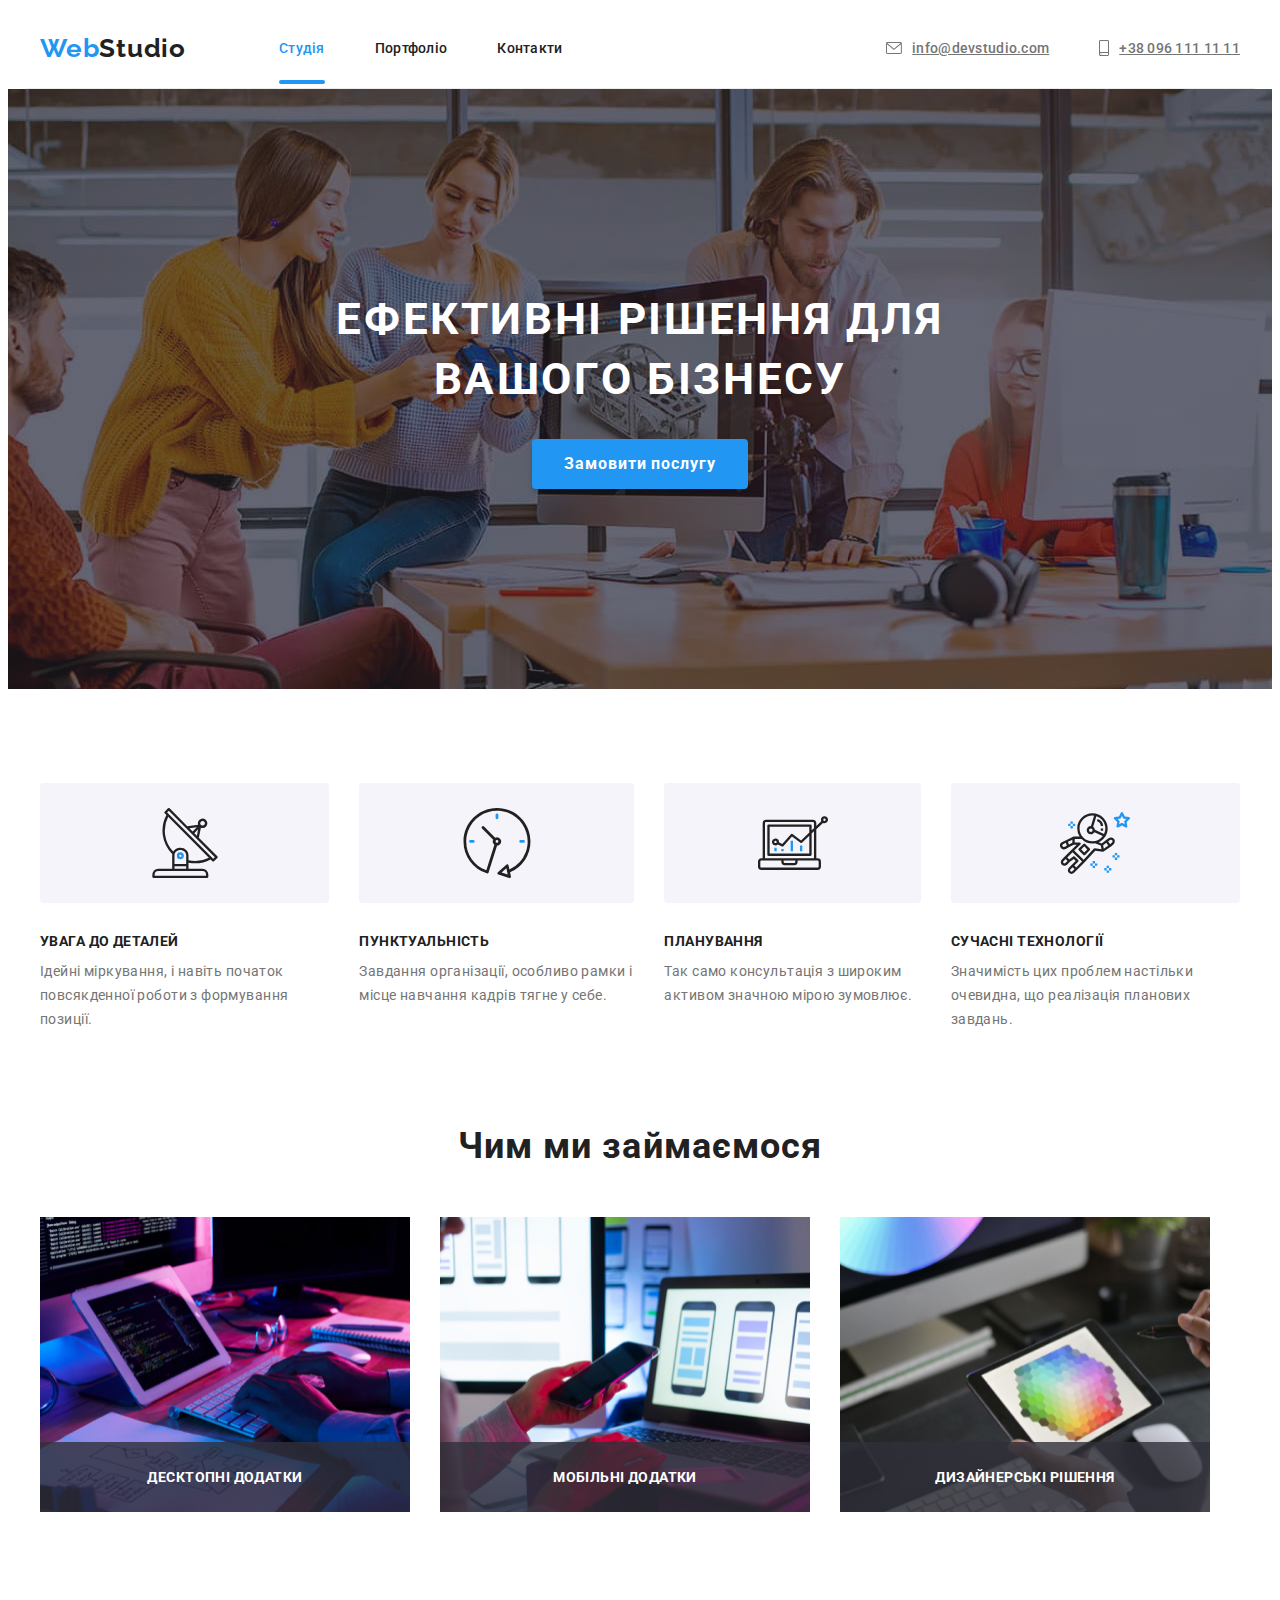
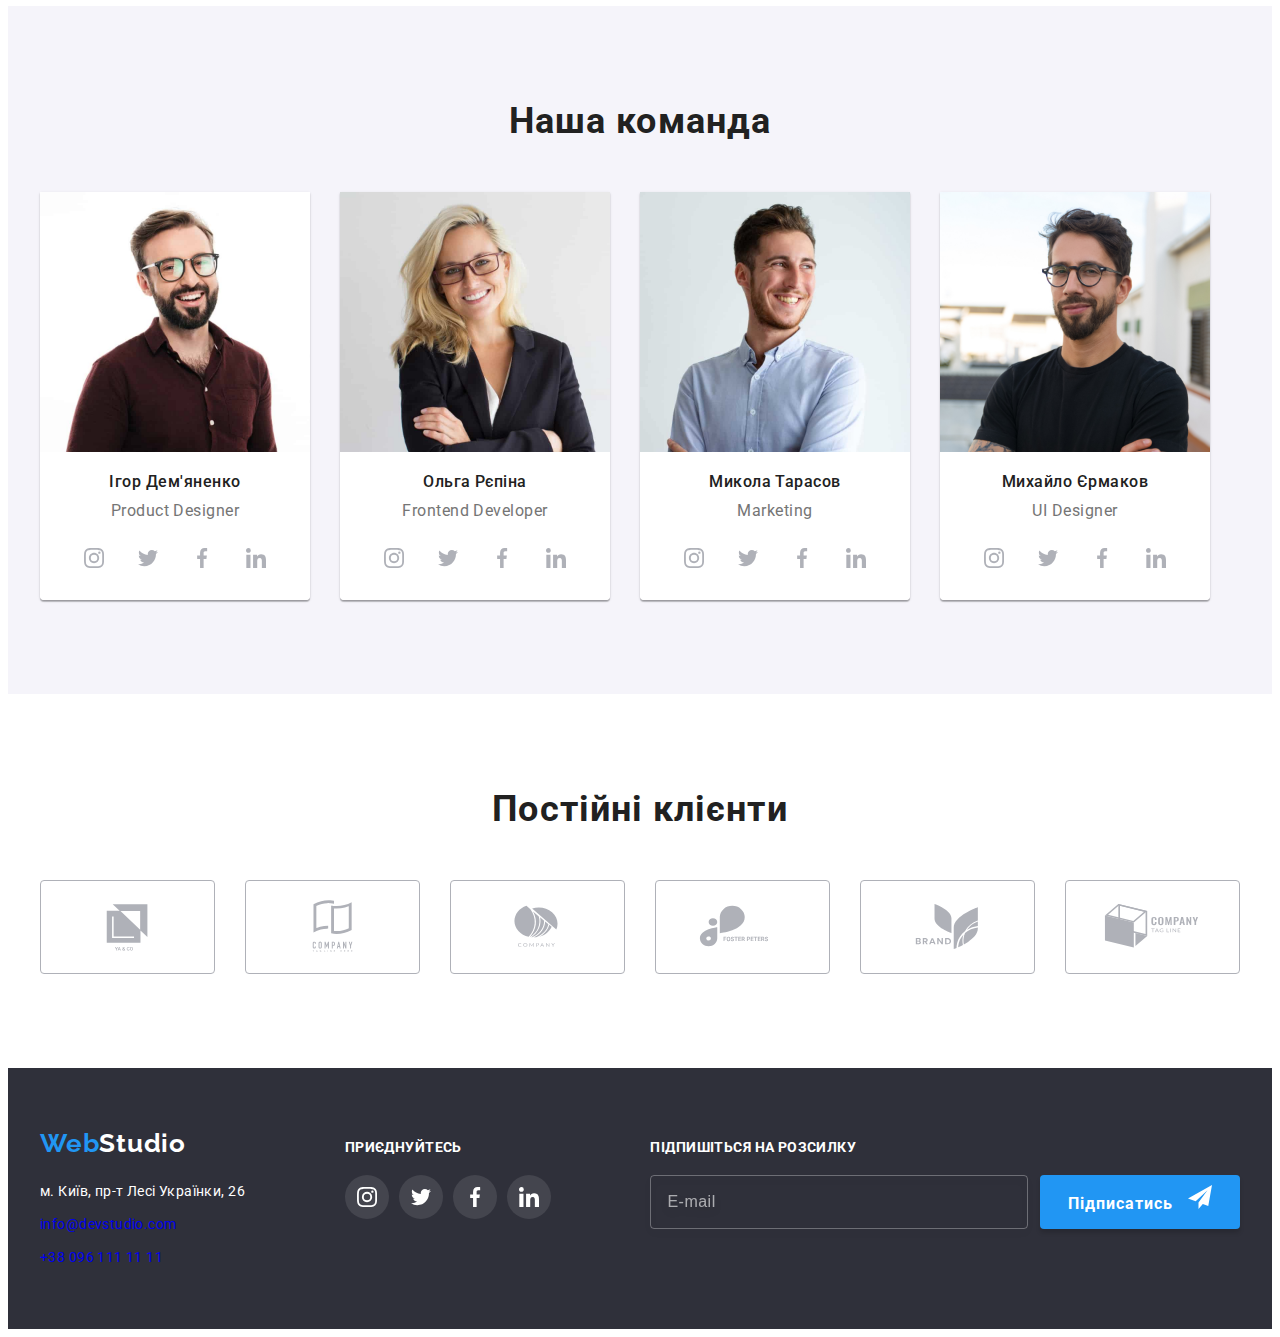
==== commit 97f05b88: "1" ====
--- a/index.html
+++ b/index.html
@@ -27,35 +27,35 @@
     <!--Стрічка навігації-->
 
     <header class="header">
-      <div class="container header-container">
-        <a class="link header-link" href="./index.html"
-          ><span class="logo-first-color">Web</span><span class="logo-second-color">Studio</span>
+      <div class="header__container container">
+        <a class="logo" href="./index.html"
+          >Web<span class="header__logo">Studio</span>
         </a>
-        <nav class="main-nav">
-          <ul class="list header-nav-list">
-            <li class="list-item">
-              <a class="link current" href="./index.html">Студія</a>
-            </li>
-            <li class="list-item">
-              <a class="link" href="./portfolio.html">Портфоліо</a>
-            </li>
-            <li class="list-item">
-              <a class="link contacts" href="./index.html">Контакти</a>
+        <nav class="nav">
+          <ul class="nav__list list">
+            <li class="nav__item">
+              <a class="nav__link link nav__link--current" href="./index.html">Студія</a>
+            </li>
+            <li class="nav__item">
+              <a class="nav__link link" href="./portfolio.html">Портфоліо</a>
+            </li>
+            <li class="nav__item">
+              <a class="nav__link link" href="./index.html">Контакти</a>
             </li>
           </ul>
         </nav>
-        <ul class="list header-list">
+        <ul class="header-group list ">
           <li>
-            <a class="address-link" href="mailto:info@devstudio.com">
-              <svg class="contacts-icon" width="16" height="12">
+            <a class="header__contacts" href="mailto:info@devstudio.com">
+              <svg class="header__icon" width="16" height="12">
                 <use href="./imeges/icons.svg#icon-envelope"></use>
               </svg>
               info@devstudio.com</a
             >
           </li>
           <li>
-            <a class="address-link" href="tel:+380961111111">
-              <svg class="contacts-icon" width="10" height="16">
+            <a class="header__contacts" href="tel:+380961111111">
+              <svg class="header__icon" width="10" height="16">
                 <use href="./imeges/icons.svg#icon-smartphone"></use>
               </svg>
               +38 096 111 11 11</a
@@ -68,18 +68,18 @@
     <main>
       <section class="section hero">
         <div class="container">
-          <h1 class="hero-title">Ефективні рішення для вашого бізнесу</h1>
-          <button class="hero-btn" type="button" data-modal-open>Замовити послугу</button>
+          <h1 class="hero__title">Ефективні рішення для вашого бізнесу</h1>
+          <button class="hero__btn btn" type="button" data-modal-open>Замовити послугу</button>
         </div>
       </section>
 
       <!--Переваги компанії-->
 
-      <section class="section about">
+      <section class="about section">
         <div class="container">
-          <h2 class="about-title">Переваги компанії</h2>
-          <ul class="list container-about">
-            <li class="about-item">
+          <h2 class="about__title">Переваги компанії</h2>
+          <ul class="about__container list ">
+            <li class="about__item">
               <div class="about-block">
                 <svg class="about-icon" width="70" height="70">
                   <use href="./imeges/icons.svg#icon-antenna"></use>
@@ -514,11 +514,10 @@
     <footer class="footer">
       <div class="container footer-info">
         <div class="first-column">
-          <a class="link" href="./index.html"
-            ><span class="logo-first-color">Web</span
-            ><span class="logo-sec-col-footer">Studio</span></a
-          >
-          <address class="container-address" style="font-style: normal">
+          <a class="logo" href="./index.html"
+            >Web<span class="logo__light">Studio</span>
+          </a>
+                  <address class="container-address" style="font-style: normal">
             <ul class="list">
               <li class="address-link">
                 <a
@@ -601,9 +600,9 @@
             <label class="ft-form-email">
               <input class="ft-email" type="email" name="user-mail" required placeholder="E-mail" />
             </label>
-            <button class="ft-btn-send" type="submit">
+            <button class="footer__btn btn" type="submit">
               Підписатись
-              <svg class="ft-send-icon" width="24" height="24">
+              <svg class="ft__icon" width="24" height="24">
                 <use href="./imeges/icons.svg#icon-send"></use>
               </svg>
             </button>
@@ -695,7 +694,7 @@
             </span>
           </label>
 
-          <button class="register-form-btn btn" type="submit">Відправити</button>
+          <button class="register-form__btn btn" type="submit">Відправити</button>
         </form>
       </div>
     </div>
--- a/css/styles.css
+++ b/css/styles.css
@@ -68,61 +68,76 @@
   margin-right: auto;
 }
 
-/**
-    |============================
-    | Header
-    |============================
-  */
-
-.header {
-  text-align: left;
-}
-
-.header-container {
-  display: flex;
-  border-bottom: 1px solid #ececec;
-  align-items: center;
-}
-.logo-first-color,
-.logo-second-color,
-.logo-sec-col-footer {
+/*logo*/
+
+.logo {
   font-family: var(--secondary-font);
   font-style: normal;
   font-weight: 700;
   font-size: 26px;
   line-height: 31px;
   letter-spacing: 0.03em;
-}
-
-.logo-first-color {
   color: var(--accent-txt-cl);
-}
-
-.logo-second-color {
-  color: #000000;
-}
-
-.main-nav {
+  text-decoration: none;
+}
+
+/* botoom */
+
+.btn {
+  font-family: inherit;
+  font-weight: 700;
+  font-size: 16px;
+  line-height: calc(30 / 16);
+  letter-spacing: 0.06em;
+  color: var(--other-txt-cl);
+  background-color: var(--accent-txt-cl);
+
+  border-radius: 4px;
+  border: none;
+  transition: background-color var(--anim-hover);
+  box-shadow: 0px 4px 4px rgba(0, 0, 0, 0.15);
+
+  cursor: pointer;
+}
+
+.btn:hover,
+.btn:focus {
+  background-color: #188ce8;
+}
+
+/**
+    |============================
+    | Header
+    |============================
+  */
+
+.header {
+  text-align: left;
+}
+
+.header__container {
+  display: flex;
+  border-bottom: 1px solid #ececec;
+  align-items: center;
+}
+
+
+.header__logo {
+  color: var(--main-txt-cl);
+}
+
+.nav {
   margin-left: 93px;
   padding-top: 32px;
   padding-bottom: 32px;
 }
 
-.header-nav-list {
+.nav__list {
   display: flex;
   gap: 50px;
 }
 
-.header-list {
-  display: flex;
-  padding-top: 32px;
-  margin-left: auto;
-  gap: 50px;
-  padding-bottom: 32px;
-}
-
-.link,
-.address-link {
+.nav__link {
   font-weight: 500;
   line-height: calc(16 / 14);
   letter-spacing: 0.02em;
@@ -130,31 +145,17 @@
   transition: color var(--anim-hover);
 }
 
-.address-link {
-  color: var(--light-txt-cl);
-  display: flex;
-  gap: 10px;
-  align-items: center;
-}
-
-.link:hover,
-.link:focus,
-.current,
-.link:focus,
-.address-link:hover,
-.address-link:focus {
+.nav__link:hover,
+.nav__link:focus,
+.nav__link--current {
   color: var(--accent-txt-cl);
 }
 
-.contacts-icon {
-  fill: currentColor;
-}
-
-.current {
+.nav__link--current {
   position: relative;
 }
 
-.current::after {
+.nav__link--current::after {
   content: '';
   display: block;
 
@@ -167,6 +168,39 @@
   border-radius: 2px;
   background-color: var(--accent-txt-cl);
 }
+
+
+.header-group {
+  display: flex;
+  padding-top: 32px;
+  margin-left: auto;
+  gap: 50px;
+  padding-bottom: 32px;
+}
+
+
+.header__contacts {
+  font-weight: 500;
+  line-height: calc(16 / 14);
+  letter-spacing: 0.02em;
+  color: var(--main-txt-cl);
+  transition: color var(--anim-hover);
+  color: var(--light-txt-cl);
+  display: flex;
+  gap: 10px;
+  align-items: center;
+}
+
+.header__contacts:hover,
+.header__contacts:focus {
+  color: var(--accent-txt-cl);
+}
+
+.header__icon {
+  fill: currentColor;
+}
+
+
 
 /**
     |============================
@@ -189,7 +223,7 @@
   padding-bottom: 200px;
 }
 
-.hero-title {
+.hero__title {
   font-size: 44px;
   line-height: calc(60 / 44);
   letter-spacing: 0.06em;
@@ -201,24 +235,8 @@
   margin-right: auto;
 }
 
-.hero-btn {
-  font-family: inherit;
-  font-weight: 700;
-  font-size: 16px;
-  line-height: calc(30 / 16);
-  letter-spacing: 0.06em;
-  color: var(--other-txt-cl);
-  background-color: var(--accent-txt-cl);
-  cursor: pointer;
-  border-radius: 4px;
+.hero__btn {
   padding: 10px 32px;
-  border: none;
-  transition: background-color var(--anim-hover);
-}
-
-.hero-btn:hover,
-.hero-btn:focus {
-  background-color: #188ce8;
 }
 
 /**
@@ -230,15 +248,12 @@
   text-align: left;
 }
 
-.container-about {
-  display: flex;
-  gap: 30px;
-  
-  
-  
-}
-
-.about-item {
+.about__container {
+  display: flex;
+  gap: 30px;  
+ }
+
+.about__item {
   flex-basis: calc((100%-90px) / 4);
 }
 
@@ -252,7 +267,7 @@
   margin-bottom: 30px;
 }
 
-.about-title {
+.about__title {
   position: absolute;
   width: 1px;
   height: 1px;
@@ -475,6 +490,10 @@
   justify-content:space-between;
   align-items: baseline;
 }
+
+.logo__light {
+  color: var(--other-txt-cl);
+} 
 
 .footer,
 .address {
@@ -583,35 +602,12 @@
   color: rgba(255, 255, 255, 0.6);
 }
 
-.ft-btn-send {
-  display: flex;
-  justify-content: center;
-  align-items: center;
-  width: 200px;
-  height: 50px;
-  font-family: inherit;
-  font-weight: 700;
-  font-size: 16px;
-  line-height: calc(30 / 16);
-  letter-spacing: 0.06em;
-  color: var(--other-txt-cl);
-  background-color: var(--accent-txt-cl);
+.footer__btn {
   margin-left: 12px;
-  
-
-  border-radius: 4px;
-  border: none;
-  transition: background-color var(--anim-hover);
-
-  cursor: pointer;
-}
-
-.ft-btn-send:hover,
-.ft-btn-send:focus {
-  background-color: #188ce8;
-}
-
-.ft-send-icon {
+  padding: 10px 28px;
+}
+
+.ft__icon {
   right: 28px;
   bottom: 13px;
   margin-left: 10px;
@@ -692,9 +688,7 @@
   font-size: 20px;
   line-height: calc(23 / 20);
   letter-spacing: 0.03em;
-  margin-bottom: 12px;
-
-  
+  margin-bottom: 12px;  
 }
 
 .register-form-field {
@@ -839,28 +833,13 @@
   clip: rect(0 0 0 0);
 }
 
-.register-form-btn {
-  font-family: inherit;
-  font-weight: 700;
-  font-size: 16px;
-  line-height: calc(30 / 16);
-  letter-spacing: 0.06em;
-  color: var(--other-txt-cl);
-  background-color: var(--accent-txt-cl);
-
-  border-radius: 4px;
+.register-form__btn { 
   padding: 10px 52px;
-  border: none;
-  transition: background-color var(--anim-hover);
-  box-shadow: 0px 4px 4px rgba(0, 0, 0, 0.15);
-
-  cursor: pointer;
-}
-
-.register-form-btn:hover,
-.register-form-btn:focus {
-  background-color: #188ce8;
-}
+ 
+}
+
+
+
 
 /*
     |*********************************************************
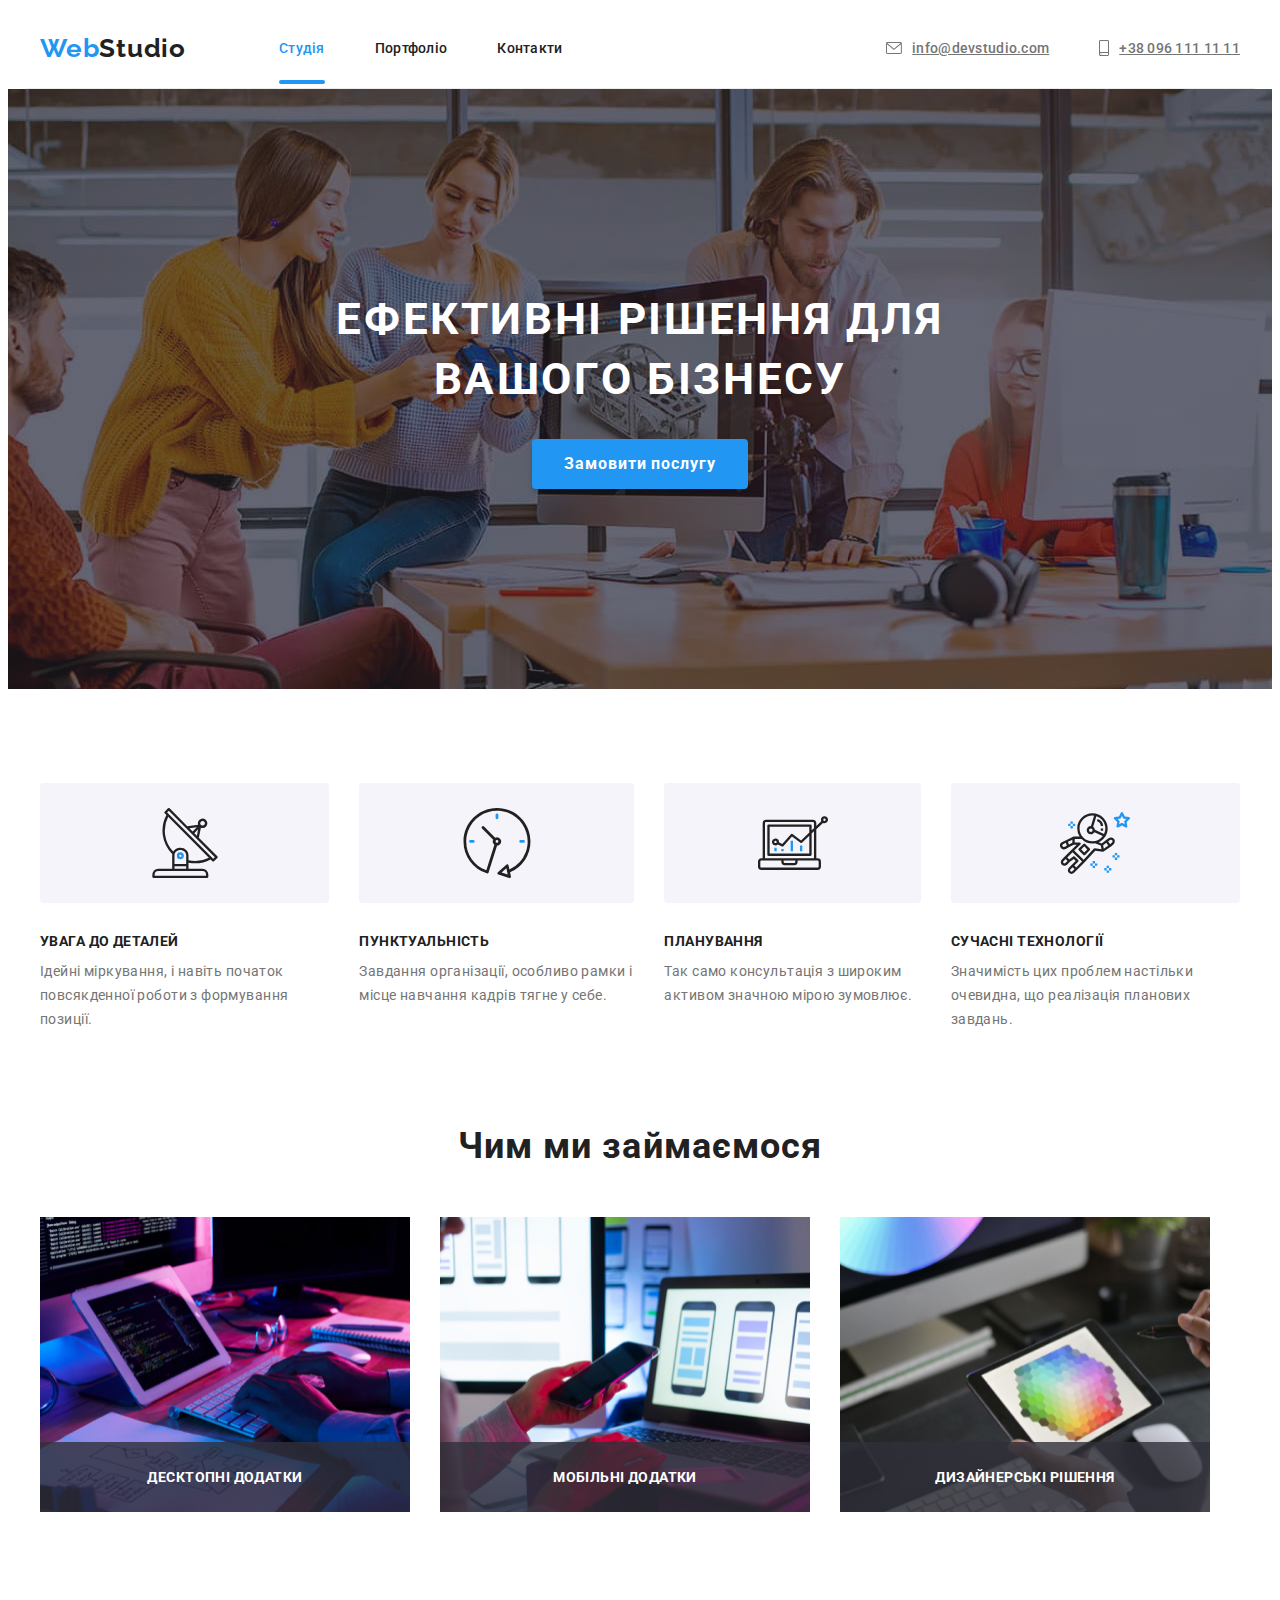
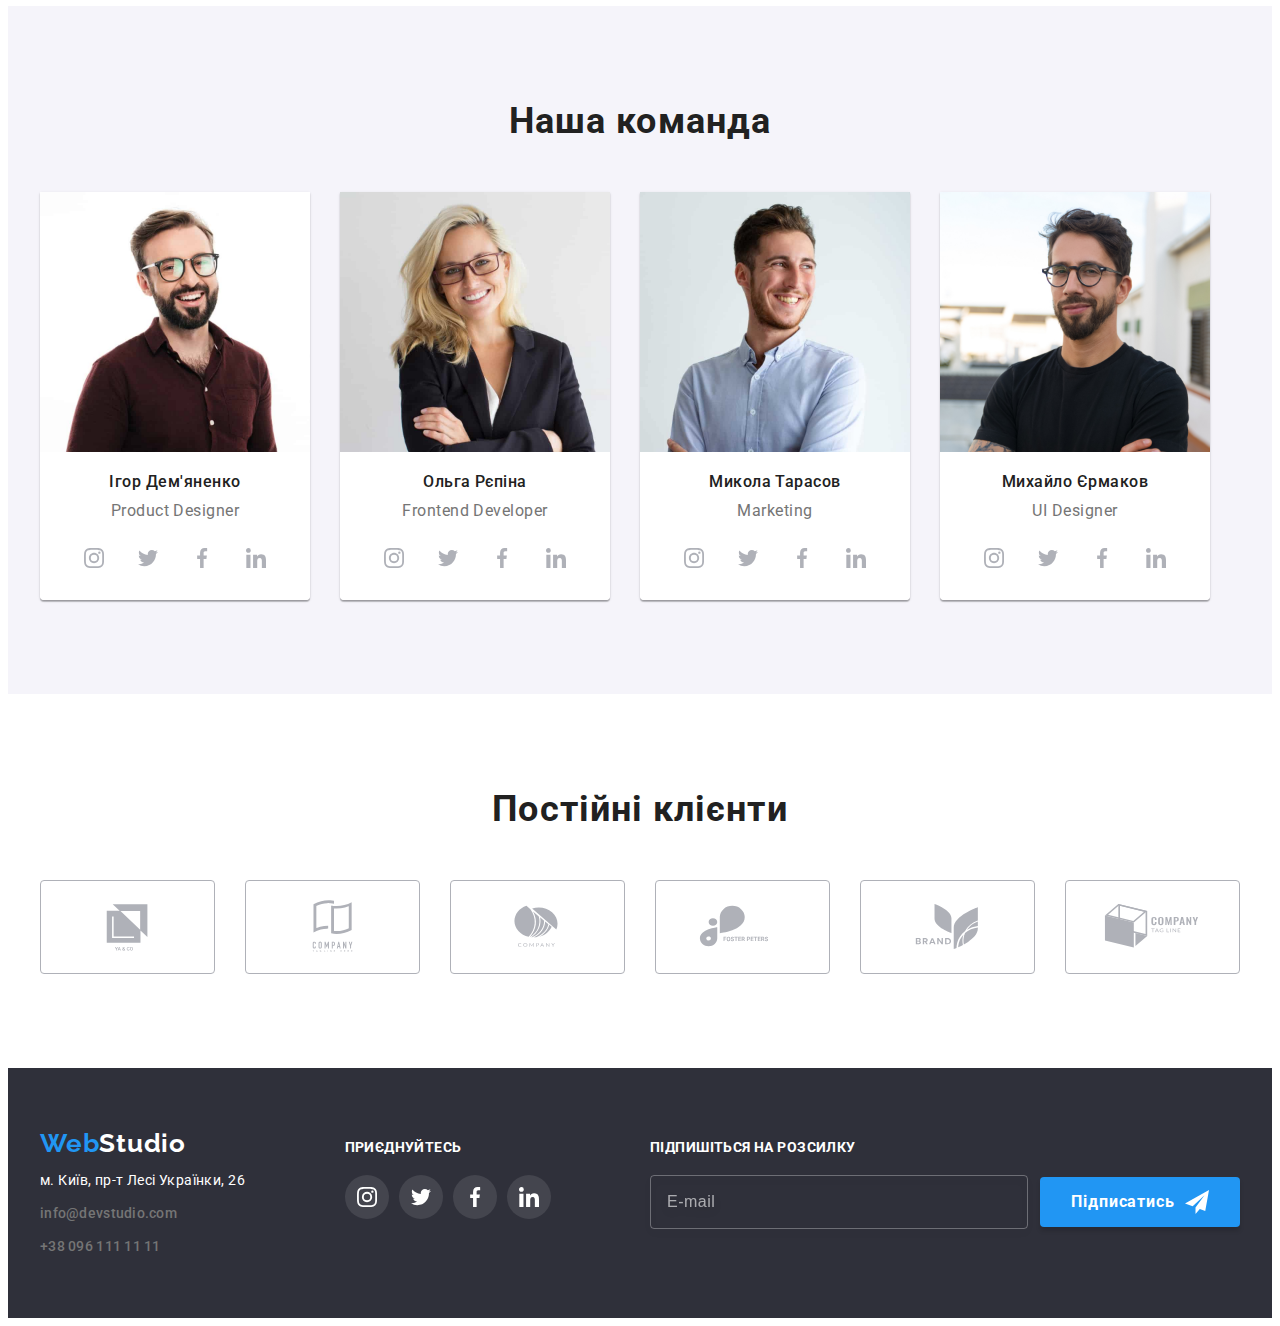
==== commit 757dd70e: "2" ====
--- a/index.html
+++ b/index.html
@@ -80,46 +80,46 @@
           <h2 class="about__title">Переваги компанії</h2>
           <ul class="about__container list ">
             <li class="about__item">
-              <div class="about-block">
-                <svg class="about-icon" width="70" height="70">
+              <div class="about__block">
+                <svg class="about__icon" width="70" height="70">
                   <use href="./imeges/icons.svg#icon-antenna"></use>
                 </svg>
               </div>
-              <h3 class="about-preference">Увага до деталей</h3>
-              <p class="about-txt"
+              <h3 class="about__preference">Увага до деталей</h3>
+              <p class="about__txt"
                 >Ідейні міркування, і навіть початок повсякденної роботи з формування позиції.</p
               >
             </li>
-            <li class="about-item">
-              <div class="about-block">
-                <svg class="about-icon" width="70" height="70">
+            <li class="about__item">
+              <div class="about__block">
+                <svg class="about__icon" width="70" height="70">
                   <use href="./imeges/icons.svg#icon-clock"></use>
                 </svg>
               </div>
-              <h3 class="about-preference">Пунктуальність</h3>
-              <p class="about-txt"
+              <h3 class="about__preference">Пунктуальність</h3>
+              <p class="about__txt"
                 >Завдання організації, особливо рамки і місце навчання кадрів тягне у себе.</p
               >
             </li>
-            <li class="about-item">
-              <div class="about-block">
-                <svg class="about-icon" width="70" height="70">
+            <li class="about__item">
+              <div class="about__block">
+                <svg class="about__icon" width="70" height="70">
                   <use href="./imeges/icons.svg#icon-diagram"></use>
                 </svg>
               </div>
-              <h3 class="about-preference">Планування</h3>
-              <p class="about-txt"
+              <h3 class="about__preference">Планування</h3>
+              <p class="about__txt"
                 >Так само консультація з широким активом значною мірою зумовлює.</p
               >
             </li>
-            <li class="about-item">
-              <div class="about-block">
-                <svg class="about-icon" width="70" height="70">
+            <li class="about__item">
+              <div class="about__block">
+                <svg class="about__icon" width="70" height="70">
                   <use href="./imeges/icons.svg#icon-astronaut"></use>
                 </svg>
               </div>
-              <h3 class="about-preference">Сучасні технології</h3>
-              <p class="about-txt"
+              <h3 class="about__preference">Сучасні технології</h3>
+              <p class="about__txt"
                 >Значимість цих проблем настільки очевидна, що реалізація планових завдань.</p
               >
             </li>
@@ -129,49 +129,49 @@
 
       <!--Діяльність компанії-->
 
-      <section class="section activity">
+      <section class="activity section">
         <div class="container">
-          <h2 class="activity-title">Чим ми займаємося</h2>
-          <ul class="list container-activity">
-            <li class="activity-item">
-              <div class="act-thumb">
+          <h2 class="activity__title">Чим ми займаємося</h2>
+          <ul class="activity__container list">
+            <li class="activity__item">
+              <div class="act__thumb">
                 <img
-                  class="activity-img"
+                  class="activity__img"
                   src="./imeges/company-activity/img.jpg"
-                  alt="image-programer"
+                  alt="image__programer"
                   width="370"
                   height="295"
                 />
-                <div class="act-img-bloc">
-                  <p class="act-img-title">Десктопні додатки</p>
+                <div class="act__bloc">
+                  <p class="act__img-title">Десктопні додатки</p>
                 </div>
               </div>
             </li>
-            <li class="activity-item">
-              <div class="act-thumb">
+            <li class="activity__item">
+              <div class="act__thumb">
                 <img
-                  class="activity-img"
+                  class="activity__img"
                   src="./imeges/company-activity/img2.jpg"
-                  alt="developing-application"
+                  alt="developing__application"
                   width="370"
                   height="295"
                 />
-                <div class="act-img-bloc">
-                  <p class="act-img-title">Мобільні додатки</p>
+                <div class="act__bloc">
+                  <p class="act__img-title">Мобільні додатки</p>
                 </div>
               </div>
             </li>
-            <li class="activity-item">
-              <div class="act-thumb">
+            <li class="activity__item">
+              <div class="act__thumb">
                 <img
-                  class="activity-img"
+                  class="activity__img"
                   src="./imeges/company-activity/img3.jpg"
                   alt="web-design"
                   width="370"
                   height="295"
                 />
-                <div class="act-img-bloc">
-                  <p class="act-img-title">Дизайнерські рішення</p>
+                <div class="act__bloc">
+                  <p class="act__img-title">Дизайнерські рішення</p>
                 </div>
               </div>
             </li>
@@ -181,70 +181,70 @@
 
       <!--Наша команда-->
 
-      <section class="section team">
+      <section class="team section">
         <div class="container">
-          <h2 class="team-title">Наша команда</h2>
-          <ul class="list container-team">
-            <li class="team-item">
+          <h2 class="team__title">Наша команда</h2>
+          <ul class="list team__container">
+            <li class="team__item">
               <img
-                class="team-img"
+                class="team__img"
                 src="./imeges/our_team/img21.jpg"
                 alt="igor_demjanenco"
                 width="270"
                 height="260"
               />
-              <div class="team-card">
-                <h3 class="team-expert">Ігор Дем'яненко</h3>
-                <p class="team-profil">Product Designer</p>
-                <ul class="social-list list">
-                  <li class="social-item">
-                    <a
-                      class="social-link link"
+              <div class="team__card">
+                <h3 class="team__expert">Ігор Дем'яненко</h3>
+                <p class="team__profil">Product Designer</p>
+                <ul class="social-block list">
+                  <li class="social__item">
+                    <a
+                      class="social__link link"
                       href="https://www.instagram.com"
                       target="_blank"
                       rel="noopener noreferrer"
                       aria-label="Instagram"
                     >
-                      <svg class="social-icon" width="20" height="20">
+                      <svg class="social__icon" width="20" height="20">
                         <use href="./imeges/icons.svg#icon-instagram"></use>
                       </svg>
                     </a>
                   </li>
-                  <li class="social-item">
-                    <a
-                      class="social-link link"
+                  <li class="social__item">
+                    <a
+                      class="social__link link"
                       href="https://twitter.com/"
                       target="_blank"
                       rel="noopener noreferrer"
                       aria-label="Instagram"
                     >
-                      <svg class="social-icon" width="20" height="20">
+                      <svg class="social__icon" width="20" height="20">
                         <use href="./imeges/icons.svg#icon-twitter"></use>
                       </svg>
                     </a>
                   </li>
-                  <li class="social-item">
-                    <a
-                      class="social-link link"
+                  <li class="social__item">
+                    <a
+                      class="social__link link"
                       href="https://facebook.com/"
                       target="_blank"
                       rel="noopener noreferrer"
                       aria-label="Instagram"
                     >
-                      <svg class="social-icon" width="20" height="20">
+                      <svg class="social__icon" width="20" height="20">
                         <use href="./imeges/icons.svg#icon-facebook"></use>
                       </svg>
                     </a>
                   </li>
-                  <li class="social-item">
-                    <a
-                      class="social-link link"
+                  <li class="social__item">
+                    <a
+                      class="social__link link"
                       href="https://www.linkedin.com"
                       target="_blank"
                       rel="noopener noreferrer"
                       aria-label="Instagram"
                     >
-                      <svg class="social-icon" width="20" height="20">
+                      <svg class="social__icon" width="20" height="20">
                         <use href="./imeges/icons.svg#icon-linkedin"></use>
                       </svg>
                     </a>
@@ -252,66 +252,66 @@
                 </ul>
               </div>
             </li>
-            <li class="team-item">
+            <li class="team__item">
               <img
-                class="team-img"
+                class="team__img"
                 src="./imeges/our_team/img22.jpg"
                 alt="olga_repina"
                 width="270"
                 height="260"
               />
-              <div class="team-card">
-                <h3 class="team-expert">Ольга Рєпіна</h3>
-                <p class="team-profil">Frontend Developer</p>
-                <ul class="social-list list">
-                  <li class="social-item">
-                    <a
-                      class="social-link link"
+              <div class="team__card">
+                <h3 class="team__expert">Ольга Рєпіна</h3>
+                <p class="team__profil">Frontend Developer</p>
+                <ul class="social-block list">
+                  <li class="social__item">
+                    <a
+                      class="social__link link"
                       href="https://www.instagram.com"
                       target="_blank"
                       rel="noopener noreferrer"
                       aria-label="Instagram"
                     >
-                      <svg class="social-icon" width="20" height="20">
+                      <svg class="social__icon" width="20" height="20">
                         <use href="./imeges/icons.svg#icon-instagram"></use>
                       </svg>
                     </a>
                   </li>
-                  <li class="social-item">
-                    <a
-                      class="social-link link"
+                  <li class="social__item">
+                    <a
+                      class="social__link link"
                       href="https://twitter.com/"
                       target="_blank"
                       rel="noopener noreferrer"
                       aria-label="Instagram"
                     >
-                      <svg class="social-icon" width="20" height="20">
+                      <svg class="social__icon" width="20" height="20">
                         <use href="./imeges/icons.svg#icon-twitter"></use>
                       </svg>
                     </a>
                   </li>
-                  <li class="social-item">
-                    <a
-                      class="social-link link"
+                  <li class="social__item">
+                    <a
+                      class="social__link link"
                       href="https://facebook.com/"
                       target="_blank"
                       rel="noopener noreferrer"
                       aria-label="Instagram"
                     >
-                      <svg class="social-icon" width="20" height="20">
+                      <svg class="social__icon" width="20" height="20">
                         <use href="./imeges/icons.svg#icon-facebook"></use>
                       </svg>
                     </a>
                   </li>
-                  <li class="social-item">
-                    <a
-                      class="social-link link"
+                  <li class="social__item">
+                    <a
+                      class="social__link link"
                       href="https://www.linkedin.com"
                       target="_blank"
                       rel="noopener noreferrer"
                       aria-label="Instagram"
                     >
-                      <svg class="social-icon" width="20" height="20">
+                      <svg class="social__icon" width="20" height="20">
                         <use href="./imeges/icons.svg#icon-linkedin"></use>
                       </svg>
                     </a>
@@ -319,66 +319,66 @@
                 </ul>
               </div>
             </li>
-            <li class="team-item">
+            <li class="team__item">
               <img
-                class="team-img"
+                class="team__img"
                 src="./imeges/our_team/img23.jpg"
                 alt="mykola_tarasov"
                 width="270"
                 height="260"
               />
-              <div class="team-card">
-                <h3 class="team-expert">Микола Тарасов</h3>
-                <p class="team-profil">Marketing</p>
-                <ul class="social-list list">
-                  <li class="social-item">
-                    <a
-                      class="social-link link"
+              <div class="team__card">
+                <h3 class="team__expert">Микола Тарасов</h3>
+                <p class="team__profil">Marketing</p>
+                <ul class="social-block list">
+                  <li class="social__item">
+                    <a
+                      class="social__link link"
                       href="https://www.instagram.com"
                       target="_blank"
                       rel="noopener noreferrer"
                       aria-label="Instagram"
                     >
-                      <svg class="social-icon" width="20" height="20">
+                      <svg class="social__icon" width="20" height="20">
                         <use href="./imeges/icons.svg#icon-instagram"></use>
                       </svg>
                     </a>
                   </li>
-                  <li class="social-item">
-                    <a
-                      class="social-link link"
+                  <li class="social__item">
+                    <a
+                      class="social__link link"
                       href="https://twitter.com/"
                       target="_blank"
                       rel="noopener noreferrer"
                       aria-label="Instagram"
                     >
-                      <svg class="social-icon" width="20" height="20">
+                      <svg class="social__icon" width="20" height="20">
                         <use href="./imeges/icons.svg#icon-twitter"></use>
                       </svg>
                     </a>
                   </li>
-                  <li class="social-item">
-                    <a
-                      class="social-link link"
+                  <li class="social__item">
+                    <a
+                      class="social__link link"
                       href="https://facebook.com/"
                       target="_blank"
                       rel="noopener noreferrer"
                       aria-label="Instagram"
                     >
-                      <svg class="social-icon" width="20" height="20">
+                      <svg class="social__icon" width="20" height="20">
                         <use href="./imeges/icons.svg#icon-facebook"></use>
                       </svg>
                     </a>
                   </li>
-                  <li class="social-item">
-                    <a
-                      class="social-link link"
+                  <li class="social__item">
+                    <a
+                      class="social__link link"
                       href="https://www.linkedin.com"
                       target="_blank"
                       rel="noopener noreferrer"
                       aria-label="Instagram"
                     >
-                      <svg class="social-icon" width="20" height="20">
+                      <svg class="social__icon" width="20" height="20">
                         <use href="./imeges/icons.svg#icon-linkedin"></use>
                       </svg>
                     </a>
@@ -386,66 +386,66 @@
                 </ul>
               </div>
             </li>
-            <li class="team-item">
+            <li class="team__item">
               <img
-                class="team-img"
+                class="team__img"
                 src="./imeges/our_team/img24.jpg"
                 alt="mykhailo_ermakov"
                 width="270"
                 height="260"
               />
-              <div class="team-card">
-                <h3 class="team-expert">Михайло Єрмаков</h3>
-                <p class="team-profil">UI Designer</p>
-                <ul class="social-list list">
-                  <li class="social-item">
-                    <a
-                      class="social-link link"
+              <div class="team__card">
+                <h3 class="team__expert">Михайло Єрмаков</h3>
+                <p class="team__profil">UI Designer</p>
+                <ul class="social-block list">
+                  <li class="social__item">
+                    <a
+                      class="social__link link"
                       href="https://www.instagram.com"
                       target="_blank"
                       rel="noopener noreferrer"
                       aria-label="Instagram"
                     >
-                      <svg class="social-icon" width="20" height="20">
+                      <svg class="social__icon" width="20" height="20">
                         <use href="./imeges/icons.svg#icon-instagram"></use>
                       </svg>
                     </a>
                   </li>
-                  <li class="social-item">
-                    <a
-                      class="social-link link"
+                  <li class="social__item">
+                    <a
+                      class="social__link link"
                       href="https://twitter.com/"
                       target="_blank"
                       rel="noopener noreferrer"
                       aria-label="Instagram"
                     >
-                      <svg class="social-icon" width="20" height="20">
+                      <svg class="social__icon" width="20" height="20">
                         <use href="./imeges/icons.svg#icon-twitter"></use>
                       </svg>
                     </a>
                   </li>
-                  <li class="social-item">
-                    <a
-                      class="social-link link"
+                  <li class="social__item">
+                    <a
+                      class="social__link link"
                       href="https://facebook.com/"
                       target="_blank"
                       rel="noopener noreferrer"
                       aria-label="Instagram"
                     >
-                      <svg class="social-icon" width="20" height="20">
+                      <svg class="social__icon" width="20" height="20">
                         <use href="./imeges/icons.svg#icon-facebook"></use>
                       </svg>
                     </a>
                   </li>
-                  <li class="social-item">
-                    <a
-                      class="social-link link"
+                  <li class="social__item">
+                    <a
+                      class="social__link link"
                       href="https://www.linkedin.com"
                       target="_blank"
                       rel="noopener noreferrer"
                       aria-label="Instagram"
                     >
-                      <svg class="social-icon" width="20" height="20">
+                      <svg class="social__icon" width="20" height="20">
                         <use href="./imeges/icons.svg#icon-linkedin"></use>
                       </svg>
                     </a>
@@ -458,48 +458,48 @@
       </section>
 
       <!--Клієнти компанії-->
-      <section class="section client">
+      <section class="client section">
         <div class="container">
-          <h2 class="client-title">Постійні клієнти</h2>
-          <ul class="list clients-list">
-            <li class="client-item">
-              <a class="link client-link" href="">
-                <svg class="client-icon" width="106" height="60">
+          <h2 class="client__title">Постійні клієнти</h2>
+          <ul class="clients__list list">
+            <li class="client__item">
+              <a class="client__link link" href="">
+                <svg class="client__icon" width="106" height="60">
                   <use href="./imeges/icons.svg#icon-Logo"></use>
                 </svg>
               </a>
             </li>
-            <li class="client-item">
-              <a class="link client-link" href="">
-                <svg class="client-icon" width="106" height="60">
+            <li class="client__item">
+              <a class="client__link link" href="">
+                <svg class="client__icon" width="106" height="60">
                   <use href="./imeges/icons.svg#icon-Logo-1"></use>
                 </svg>
               </a>
             </li>
-            <li class="client-item">
-              <a class="link client-link" href="">
-                <svg class="client-icon" width="106" height="60">
+            <li class="client__item">
+              <a class="client__link link" href="">
+                <svg class="client__icon" width="106" height="60">
                   <use href="./imeges/icons.svg#icon-Logo-2"></use>
                 </svg>
               </a>
             </li>
-            <li class="client-item">
-              <a class="link client-link" href="">
-                <svg class="client-icon" width="106" height="60">
+            <li class="client__item">
+              <a class="client__link link" href="">
+                <svg class="client__icon" width="106" height="60">
                   <use href="./imeges/icons.svg#icon-Logo-3"></use>
                 </svg>
               </a>
             </li>
-            <li class="client-item">
-              <a class="link client-link" href="">
-                <svg class="client-icon" width="106" height="60">
+            <li class="client__item">
+              <a class="client__link link" href="">
+                <svg class="client__icon" width="106" height="60">
                   <use href="./imeges/icons.svg#icon-Logo-4"></use>
                 </svg>
               </a>
             </li>
-            <li class="client-item">
-              <a class="link client-link" href="">
-                <svg class="client-icon" width="106" height="60">
+            <li class="client__item">
+              <a class="client__link link" href="">
+                <svg class="client__icon" width="106" height="60">
                   <use href="./imeges/icons.svg#icon-Logo-5"></use>
                 </svg>
               </a>
@@ -512,82 +512,82 @@
     <!--Нижній блок-->
 
     <footer class="footer">
-      <div class="container footer-info">
-        <div class="first-column">
+      <div class="footer__container container">
+        <div class="contacts-group">
           <a class="logo" href="./index.html"
             >Web<span class="logo__light">Studio</span>
           </a>
-                  <address class="container-address" style="font-style: normal">
+              <address class="address" style="font-style: normal">
             <ul class="list">
-              <li class="address-link">
+              <li class="contacts__item">
                 <a
-                  class="link address"
+                  class="contacts__address link"
                   href="https://goo.gl/maps/CPtrU1FHBa2aNyZL9"
                   target="_blank"
                   rel="noopener noreferrer"
                   >м. Київ, пр-т Лесі Українки, 26</a
                 >
               </li>
-              <li class="address-item">
-                <a class="address-link" href="mailto:info@devstudio.com">info@devstudio.com</a>
+              <li class="contacts__item">
+                <a class="contacts__link link" href="mailto:info@devstudio.com">info@devstudio.com</a>
               </li>
-              <li class="address-item">
-                <a class="address-link" href="tel:+380961111111">+38 096 111 11 11</a>
+              <li class="contacts__item">
+                <a class="contacts__link link" href="tel:+380961111111">+38 096 111 11 11</a>
               </li>
             </ul>
           </address>
         </div>
-        <div class="social-icons-footer">
-          <p class="under-social-icons">Приєднуйтесь</p>
-          <ul class="ft-social-list list">
-            <li class="ft-social-item">
+        <div class="footer-social-icons">
+          <p class="footer__social-title">Приєднуйтесь</p>
+          <ul class="social-block list">
+            <li class="social__item">
               <a
-                class="ft-social-link link"
+                class="social__link social__link--footer link"
                 href="https://www.instagram.com"
                 target="_blank"
                 rel="noopener noreferrer"
                 aria-label="Instagram"
               >
-                <svg class="ft-social-icon" width="20" height="20">
+                <svg class="social__icon" width="20" height="20">
                   <use href="./imeges/icons.svg#icon-instagram"></use>
                 </svg>
               </a>
             </li>
-            <li class="social-item">
+            <li class="social__item">
               <a
-                class="ft-social-link link"
+                class="social__link social__link--footer link"
                 href="https://twitter.com/"
                 target="_blank"
                 rel="noopener noreferrer"
                 aria-label="Instagram"
               >
-                <svg class="ft-social-icon" width="20" height="20">
+                <svg class="social__icon" width="20" height="20">
                   <use href="./imeges/icons.svg#icon-twitter"></use>
                 </svg>
               </a>
             </li>
-            <li class="social-item">
+            <li class="social__item">
               <a
-                class="ft-social-link link"
+                class="social__link social__link--footer link"
                 href="https://facebook.com/"
                 target="_blank"
                 rel="noopener noreferrer"
                 aria-label="Instagram"
               >
-                <svg class="ft-social-icon" width="20" height="20">
+                <svg class="social__icon" width="20" height="20">
                   <use href="./imeges/icons.svg#icon-facebook"></use>
                 </svg>
               </a>
             </li>
-            <li class="social-item">
+            <li class="social__item">
               <a
-                class="ft-social-link link"
+                class="social__link social__link--footer link"
                 href="https://www.linkedin.com"
                 target="_blank"
                 rel="noopener noreferrer"
                 aria-label="Instagram"
               >
-                <svg class="ft-social-icon" width="20" height="20">
+                <svg class="social__icon" width="20" height="20">
                   <use href="./imeges/icons.svg#icon-linkedin"></use>
                 </svg>
               </a>
@@ -595,10 +595,10 @@
           </ul>
         </div>
         <div>
-           <p class="ft-email-title">Підпишіться на розсилку</p>
-          <div class="email-form-ft">
-            <label class="ft-form-email">
-              <input class="ft-email" type="email" name="user-mail" required placeholder="E-mail" />
+           <p class="footer__email-title">Підпишіться на розсилку</p>
+          <div class="footer__form">
+            <label class="footer__email-form">
+              <input class="footer__email" type="email" name="user-mail" required placeholder="E-mail" />
             </label>
             <button class="footer__btn btn" type="submit">
               Підписатись
--- a/css/styles.css
+++ b/css/styles.css
@@ -104,6 +104,37 @@
 .btn:focus {
   background-color: #188ce8;
 }
+
+/* social-block */
+
+.social-block {
+  display: flex;
+  gap: 10px;
+  justify-content: center;
+}
+
+.social__link {
+  display: flex;
+  align-items: center;
+  justify-content: center;
+  width: 44px;
+  height: 44px;
+  background-color: var(--other-txt-cl);
+  border-radius: 50%;
+  color: var(--gray-icon-cl);
+  transition: background-color var(--anim-hover), color var(--anim-hover);
+}
+.social__link:hover,
+.social__link:focus {
+  background-color: var(--accent-txt-cl);
+  color: var(--other-txt-cl);
+}
+
+.social__icon {
+  fill: currentColor;
+}
+
+
 
 /**
     |============================
@@ -257,7 +288,7 @@
   flex-basis: calc((100%-90px) / 4);
 }
 
-.about-block {
+.about__block {
   display: flex;
   background-color: #f5f4fa;
   height: 120px;
@@ -279,7 +310,7 @@
   clip: rect(0 0 0 0);
 }
 
-.about-preference {
+.about__preference {
   font-weight: 700;
   font-size: 14px;
   line-height: calc(16 / 14);
@@ -287,7 +318,7 @@
   text-transform: uppercase;
 }
 
-.about-txt {
+.about__txt {
   font-size: 14px;
   line-height: calc(24 / 14);
   letter-spacing: 0.03em;
@@ -305,25 +336,25 @@
   padding-top: 0px;
 }
 
-.activity-title {
+.activity__title {
   font-weight: 700;
   font-size: 36px;
   line-height: calc(42 / 36);
   letter-spacing: 0.03em;
 }
 
-.container-activity {
+.activity__container {
   display: flex;
   gap: 30px;
   margin-top: 50px;
   padding-top: 0px;
 }
 
-.act-thumb {
+.act__thumb {
   position: relative;
 }
 
-.act-img-bloc {
+.act__bloc {
   position: absolute;
   bottom: 0;
   left: 0;
@@ -337,7 +368,7 @@
   justify-content: center;
 }
 
-.act-img-title {
+.act__img-title {
   text-transform: uppercase;
   color: var(--other-txt-cl);
   font-weight: 700;
@@ -345,8 +376,6 @@
   letter-spacing: 0.03em;
 }
 
-.act-img-title {
-}
 
 /**
     |============================
@@ -358,32 +387,32 @@
   background-color: #f5f4fa;
 }
 
-.team-title {
+.team__title {
   font-weight: 700;
   font-size: 36px;
   line-height: calc(42 / 36);
   letter-spacing: 0.03em;
 }
 
-.container-team {
+.team__container {
   display: flex;
   margin-top: 50px;
   gap: 30px;
 }
 
-.team-card {
+.team__card {
   padding-top: 20px;
   padding-bottom: 20px;
   background-color: var(--other-txt-cl);
   border-radius: 0px 0px 4px 4px;
 }
-.team-item {
+.team__item {
   box-shadow: 0px 1px 3px rgba(0, 0, 0, 0.12), 0px 1px 1px rgba(0, 0, 0, 0.14),
     0px 2px 1px rgba(0, 0, 0, 0.2);
   border-radius: 0px 0px 4px 4px;
 }
 
-.team-expert {
+.team__expert {
   font-weight: 500;
   font-size: 16px;
   line-height: calc(19 / 16);
@@ -391,7 +420,7 @@
   margin-bottom: 10px;
 }
 
-.team-profil {
+.team__profil {
   font-size: 16px;
   line-height: calc(19 / 16);
   letter-spacing: 0.03em;
@@ -399,33 +428,6 @@
   margin-bottom: 16px;
 }
 
-.social-list {
-  display: flex;
-  gap: 10px;
-  justify-content: center;
-}
-
-.social-link {
-  display: flex;
-  align-items: center;
-  justify-content: center;
-  width: 44px;
-  height: 44px;
-  background-color: var(--other-txt-cl);
-  border-radius: 50%;
-  color: var(--gray-icon-cl);
-  transition: background-color var(--anim-hover), color var(--anim-hover);
-}
-
-.social-link:hover,
-.social-link:focus {
-  background-color: var(--accent-txt-cl);
-  color: var(--other-txt-cl);
-}
-
-.social-icon {
-  fill: currentColor;
-}
 
 /**
     |============================
@@ -433,7 +435,7 @@
     |============================
   */
 
-.client-title {
+.client__title {
   font-weight: 700;
   font-size: 36px;
   line-height: calc(42 / 36);
@@ -441,17 +443,17 @@
   margin-bottom: 50px;
 }
 
-.clients-list {
+.clients__list {
   display: flex;
   gap: 30px;
   justify-content: center;
 }
 
-.client-item {
+.client__item {
   flex-basis: calc((100% - 150px) / 6);
 }
 
-.client-link {
+.client__link {
   display: flex;
   align-items: center;
   justify-content: center;
@@ -463,13 +465,13 @@
   transition: border-color var(--anim-hover), color var(--anim-hover);
 }
 
-.client-link:hover,
-.client-link:focus {
+.client__link:hover,
+.client__link:focus {
   color: var(--accent-txt-cl);
   border-color: var(--accent-txt-cl);
 }
 
-.client-icon {
+.client__icon {
   fill: currentColor;
 }
 
@@ -483,9 +485,13 @@
   background-color: #2f303a;
   padding-top: 60px;
   padding-bottom: 60px;
-}
-
-.footer-info {
+  line-height: calc(24 / 14);
+  letter-spacing: 0.03em;
+  color: var(--other-txt-cl);
+  text-align: left;
+}
+
+.footer__container {
   display: flex;
   justify-content:space-between;
   align-items: baseline;
@@ -495,27 +501,47 @@
   color: var(--other-txt-cl);
 } 
 
-.footer,
-.address {
+.contacts__address {
   line-height: calc(24 / 14);
   letter-spacing: 0.03em;
   color: var(--other-txt-cl);
   text-align: left;
 }
 
-.container-address {
+.contacts__address {
   margin-top: 20px;
 }
 
-.address-item {
+.contacts__item {
   margin-top: 9px;
 }
 
-.logo-sec-col-footer {
-  color: var(--other-txt-cl);
-}
-
-.under-social-icons {
+.contacts__address {
+  font-weight: 400;
+  font-size: 14px;
+  line-height: calc(24 / 14);
+  letter-spacing: 0.03em;
+  color: var(--other-txt-cl);
+  transition: color var(--anim-hover);
+}
+
+
+.contacts__link {
+  font-weight: 500;
+  line-height: calc(16 / 14);
+  letter-spacing: 0.02em;
+  color: var(--main-txt-cl);
+  transition: color var(--anim-hover);
+  color: var(--light-txt-cl);
+}
+
+.contacts__address:hover,
+.contacts__link:hover,
+.contacts__link:focus {
+  color: var(--accent-txt-cl);
+}
+
+.footer__social-title {
   font-weight: 700;
   font-size: 14px;
   line-height: calc(16 / 14);
@@ -526,35 +552,23 @@
   
 }
 
-.ft-social-list {
-  display: flex;
-  gap: 10px;
-  justify-content: center;
-}
-
-.ft-social-link {
-  display: flex;
-  align-items: center;
-  justify-content: center;
-  width: 44px;
-  height: 44px;
-  border-radius: 50%;
+.social__link--footer {
   background-color: rgba(255, 255, 255, 0.1);
   color: var(--other-txt-cl);
-  transition: background-color var(--anim-hover), color var(--anim-hover);
-}
-
-.ft-social-link:hover,
-.ft-social-link:focus {
+}
+*/
+.social__link:hover,
+.social__link:focus {
   background-color: var(--accent-txt-cl);
-  color: var(--other-txt-cl);
-}
-
-.ft-social-icon {
+  
+}
+
+.social__icon {
   fill: currentColor;
 }
 
-.ft-email-title {
+
+.footer__email-title {
   font-weight: 700;
   font-size: 14px;
   line-height: calc(16 / 14);
@@ -565,13 +579,13 @@
   
 }
 
-.email-form-ft {
+.footer__form {
   display: flex;
   justify-content: center;
   align-items: center;
 }
 
-.ft-email {
+.footer__email {
   width: 358px;
   height: 50px;
   background-color: inherit;
@@ -589,13 +603,13 @@
   transition: border-color var(--anim-hover);
 }
 
-.ft-email:hover,
-.ft-email:focus,
-.ft-email:not(:placeholder-shown) {
+.footer__email:hover,
+.footer__email:focus,
+.footer__email:not(:placeholder-shown) {
   border-color: var(--accent-txt-cl);
 }
 
-.ft-email::placeholder {
+.footer__email::placeholder {
   font-size: 16px;
   line-height: calc(20 / 16);
   letter-spacing: 0.03em;
@@ -603,8 +617,12 @@
 }
 
 .footer__btn {
+  display: flex;
+  justify-content: center;
+  align-items: center;
   margin-left: 12px;
-  padding: 10px 28px;
+  width: 200px;
+  height: 50px;
 }
 
 .ft__icon {
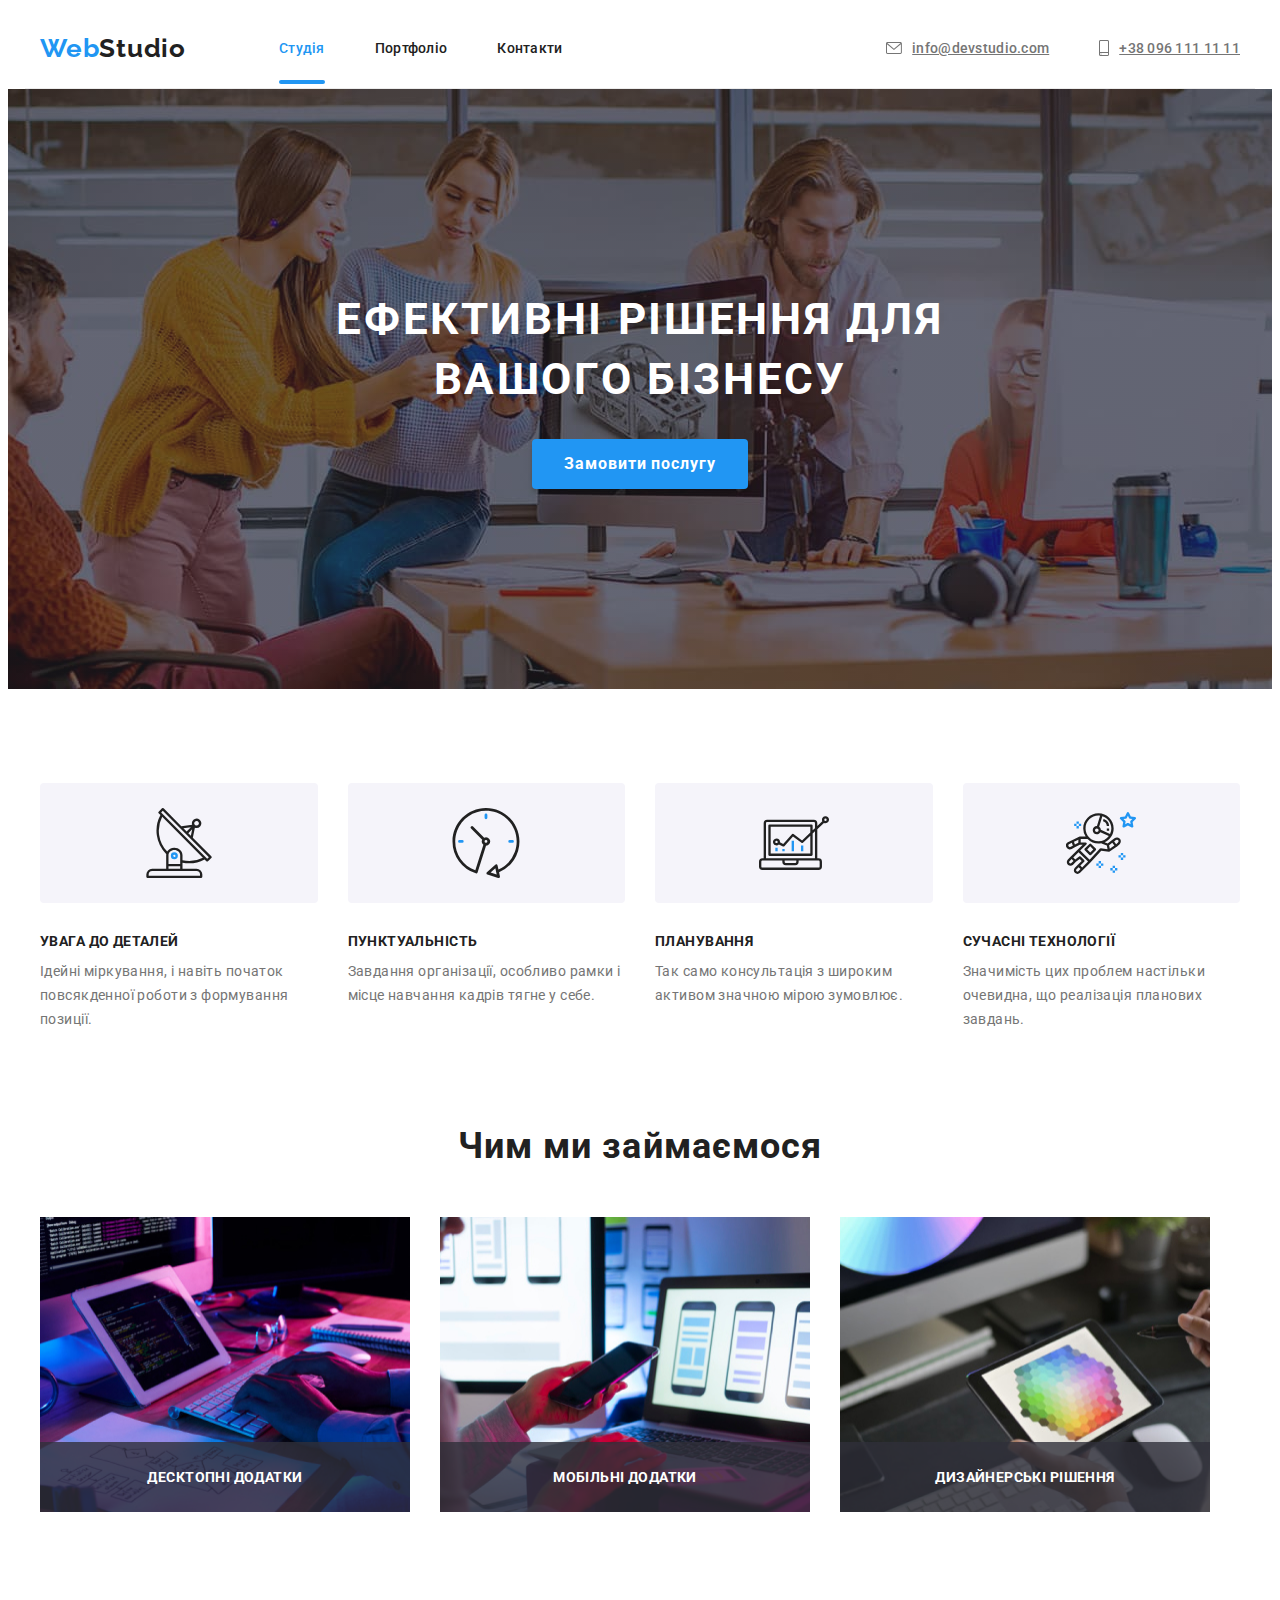
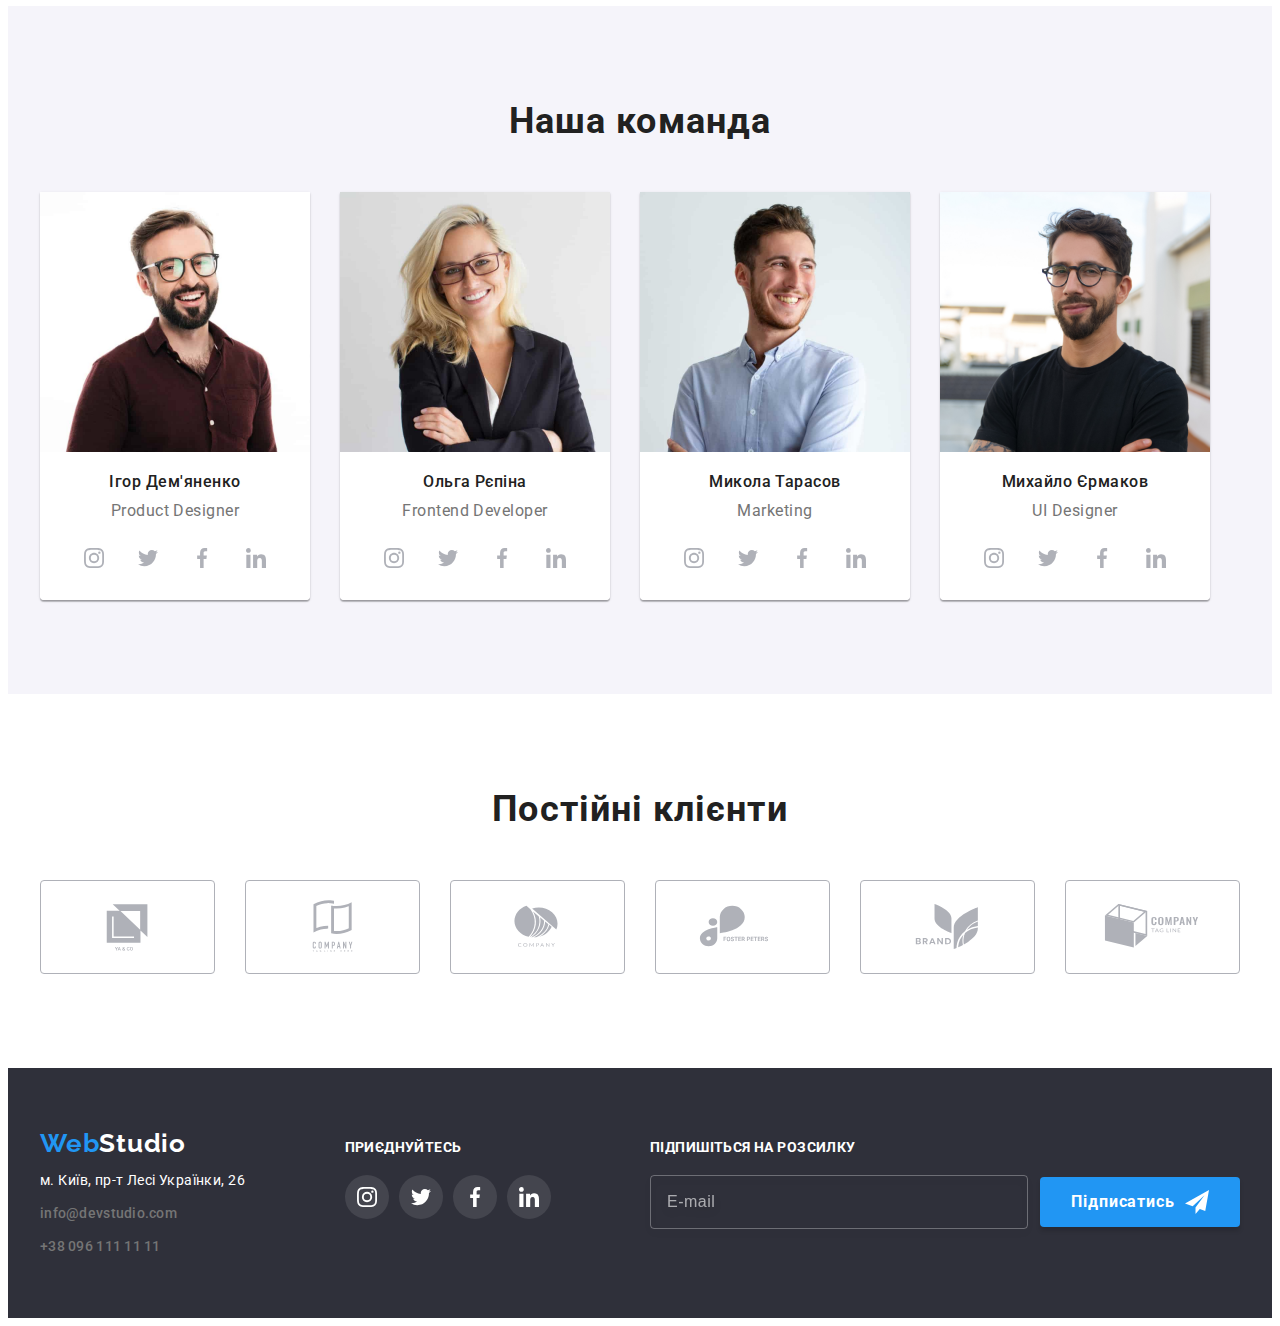
==== commit 9ef4908e: "Finish hw7" ====
--- a/index.html
+++ b/index.html
@@ -21,16 +21,14 @@
       referrerpolicy="no-referrer"
     />
     <!-- Custom styles -->
-    <link rel="stylesheet" href="./css/styles.css" />
+    <link rel="stylesheet" href="./css/main.min.css" />
   </head>
   <body class="page">
     <!--Стрічка навігації-->
 
     <header class="header">
       <div class="header__container container">
-        <a class="logo" href="./index.html"
-          >Web<span class="header__logo">Studio</span>
-        </a>
+        <a class="logo" href="./index.html">Web<span class="header__logo">Studio</span> </a>
         <nav class="nav">
           <ul class="nav__list list">
             <li class="nav__item">
@@ -44,7 +42,7 @@
             </li>
           </ul>
         </nav>
-        <ul class="header-group list ">
+        <ul class="header-group list">
           <li>
             <a class="header__contacts" href="mailto:info@devstudio.com">
               <svg class="header__icon" width="16" height="12">
@@ -77,8 +75,8 @@
 
       <section class="about section">
         <div class="container">
-          <h2 class="about__title">Переваги компанії</h2>
-          <ul class="about__container list ">
+          <h2 class="visually-hidden">Переваги компанії</h2>
+          <ul class="about__container list">
             <li class="about__item">
               <div class="about__block">
                 <svg class="about__icon" width="70" height="70">
@@ -134,7 +132,7 @@
           <h2 class="activity__title">Чим ми займаємося</h2>
           <ul class="activity__container list">
             <li class="activity__item">
-              <div class="act__thumb">
+              <div class="activity__thumb">
                 <img
                   class="activity__img"
                   src="./imeges/company-activity/img.jpg"
@@ -142,13 +140,13 @@
                   width="370"
                   height="295"
                 />
-                <div class="act__bloc">
-                  <p class="act__img-title">Десктопні додатки</p>
+                <div class="activity__bloc">
+                  <p class="activity__img-title">Десктопні додатки</p>
                 </div>
               </div>
             </li>
             <li class="activity__item">
-              <div class="act__thumb">
+              <div class="activity__thumb">
                 <img
                   class="activity__img"
                   src="./imeges/company-activity/img2.jpg"
@@ -156,13 +154,13 @@
                   width="370"
                   height="295"
                 />
-                <div class="act__bloc">
-                  <p class="act__img-title">Мобільні додатки</p>
+                <div class="activity__bloc">
+                  <p class="activity__img-title">Мобільні додатки</p>
                 </div>
               </div>
             </li>
             <li class="activity__item">
-              <div class="act__thumb">
+              <div class="activity__thumb">
                 <img
                   class="activity__img"
                   src="./imeges/company-activity/img3.jpg"
@@ -170,8 +168,8 @@
                   width="370"
                   height="295"
                 />
-                <div class="act__bloc">
-                  <p class="act__img-title">Дизайнерські рішення</p>
+                <div class="activity__bloc">
+                  <p class="activity__img-title">Дизайнерські рішення</p>
                 </div>
               </div>
             </li>
@@ -514,10 +512,8 @@
     <footer class="footer">
       <div class="footer__container container">
         <div class="contacts-group">
-          <a class="logo" href="./index.html"
-            >Web<span class="logo__light">Studio</span>
-          </a>
-              <address class="address" style="font-style: normal">
+          <a class="logo" href="./index.html">Web<span class="logo__light">Studio</span> </a>
+          <address class="address" style="font-style: normal">
             <ul class="list">
               <li class="contacts__item">
                 <a
@@ -529,7 +525,9 @@
                 >
               </li>
               <li class="contacts__item">
-                <a class="contacts__link link" href="mailto:info@devstudio.com">info@devstudio.com</a>
+                <a class="contacts__link link" href="mailto:info@devstudio.com"
+                  >info@devstudio.com</a
+                >
               </li>
               <li class="contacts__item">
                 <a class="contacts__link link" href="tel:+380961111111">+38 096 111 11 11</a>
@@ -595,10 +593,16 @@
           </ul>
         </div>
         <div>
-           <p class="footer__email-title">Підпишіться на розсилку</p>
+          <p class="footer__email-title">Підпишіться на розсилку</p>
           <div class="footer__form">
             <label class="footer__email-form">
-              <input class="footer__email" type="email" name="user-mail" required placeholder="E-mail" />
+              <input
+                class="footer__email"
+                type="email"
+                name="user-mail"
+                required
+                placeholder="E-mail"
+              />
             </label>
             <button class="footer__btn btn" type="submit">
               Підписатись
@@ -614,33 +618,33 @@
     <!--Modal window-->
     <div class="beckdrop is-hidden" data-modal>
       <div class="modal">
-        <button class="modal-btn" type="button" data-modal-close>
-          <svg class="icon-close" width="18" height="18">
+        <button class="modal__btn" type="button" data-modal-close>
+          <svg class="icon__close" width="18" height="18">
             <use href="./imeges/icons.svg#icon-close"></use>
           </svg>
         </button>
-        <strong class="register-form-title">Залиште свої дані, ми вам передзвонимо</strong>
-        <form class="register-form" name="register-form">
-          <div class="register-form-group" role="group">
-            <label class="register-form-field">
-              <span class="register-form-label">Ім'я</span>
+        <strong class="modal__form-title">Залиште свої дані, ми вам передзвонимо</strong>
+        <form class="register" name="register-form">
+          <div class="register__form-group" role="group">
+            <label class="register__form-field">
+              <span class="register__form-label">Ім'я</span>
               <input
-                class="register-form-input"
+                class="register__form-input"
                 type="text"
                 name="user-name"
                 required
                 minlength="3"
                 placeholder="&nbsp;"
               />
-              <svg class="register-form-icon" width="18" height="18">
+              <svg class="register__form-icon" width="18" height="18">
                 <use href="./imeges/icons.svg#icon-person-form"></use>
               </svg>
             </label>
 
-            <label class="register-form-field">
-              <span class="register-form-label">Телефон</span>
+            <label class="register__form-field">
+              <span class="register__form-label">Телефон</span>
               <input
-                class="register-form-input"
+                class="register__form-input"
                 type="text"
                 name="user-phone"
                 required
@@ -648,29 +652,29 @@
                 maxlength="12"
                 placeholder="&nbsp;"
               />
-              <svg class="register-form-icon" width="18" height="18">
+              <svg class="register__form-icon" width="18" height="18">
                 <use href="./imeges/icons.svg#icon-phone-form"></use>
               </svg>
             </label>
 
-            <label class="register-form-field">
-              <span class="register-form-label">Пошта</span>
+            <label class="register__form-field">
+              <span class="register__form-label">Пошта</span>
               <input
-                class="register-form-input"
+                class="register__form-input"
                 type="email"
                 name="user-mail"
                 required
                 placeholder="&nbsp;"
               />
-              <svg class="register-form-icon" width="18" height="18">
+              <svg class="register__form-icon" width="18" height="18">
                 <use href="./imeges/icons.svg#icon-email-form"></use>
               </svg>
             </label>
 
-            <label class="register-form-field">
-              <span class="register-form-label">Коментар</span>
+            <label class="register__form-field">
+              <span class="register__form-label">Коментар</span>
               <textarea
-                class="register-form-message"
+                class="register__form-message"
                 name="user-message"
                 rows="5"
                 placeholder="Введіть текст"
@@ -678,23 +682,23 @@
             </label>
           </div>
 
-          <label class="register-form-agreement">
+          <label class="register__form-agreement">
             <input
-              class="register-form-checkbox visually-hidden"
+              class="register__form-checkbox visually-hidden"
               type="checkbox"
               name="user-agreement"
             />
-            <svg class="register-form-icons" width="16" height="15">
-              <use class="icon-checked" href="./imeges/icons.svg#icon-check-on"></use>
-              <use class="icon-unchecked" href="./imeges/icons.svg#icon-check-off"></use>
+            <svg class="register__form-icons" width="16" height="15">
+              <use class="icon__checked" href="./imeges/icons.svg#icon-check-on"></use>
+              <use class="icon__unchecked" href="./imeges/icons.svg#icon-check-off"></use>
             </svg>
-            <span class="register-form-desc">
+            <span class="register__form-desc">
               Погоджуюся з розсилкою та приймаю
-              <a class="register-form-link" href="" target="_blank">Умови договору</a>
+              <a class="register__form-link" href="" target="_blank">Умови договору</a>
             </span>
           </label>
 
-          <button class="register-form__btn btn" type="submit">Відправити</button>
+          <button class="register__form__btn btn" type="submit">Відправити</button>
         </form>
       </div>
     </div>
--- a/css/main.min.css
+++ b/css/main.min.css
@@ -0,0 +1 @@
+:root{--main-font: "Roboto", sans-serif;--secondary-font: "Raleway", sans-serif;--main-txt-cl: #212121;--light-txt-cl: #757575;--other-txt-cl: #ffffff;--accent-txt-cl: #2196f3;--gray-icon-cl: #afb1b8;--anim-hover: 250ms cubic-bezier(0.4, 0, 0.2, 1)}.visually-hidden{position:absolute;width:1px;height:1px;margin:-1px;border:0;padding:0;white-space:nowrap;-webkit-clip-path:inset(100%);clip-path:inset(100%);clip:rect(0 0 0 0)}.link,.address-link{text-decoration:none}.list{list-style:none}.section{padding-top:94px;padding-bottom:94px}h1,h2,h3,h4,h5,h6,p{margin:0}.page{font-family:var(--main-font);font-size:14px;text-align:center;color:var(--main-txt-cl)}img{display:block}.link{text-decoration:none;color:currentColor}.list{list-style:none;margin:0;padding:0}.container{width:1200px;padding-left:15px;padding-right:15px;margin-left:auto;margin-right:auto}.btn{font-family:inherit;font-weight:700;font-size:16px;line-height:1.875;letter-spacing:.06em;color:var(--other-txt-cl);background-color:var(--accent-txt-cl);border-radius:4px;border:none;-webkit-transition:background-color var(--anim-hover);transition:background-color var(--anim-hover);-webkit-box-shadow:0px 4px 4px rgba(0,0,0,.15);box-shadow:0px 4px 4px rgba(0,0,0,.15);cursor:pointer}.btn:hover,.btn:focus{background-color:#188ce8}.social-block{display:-webkit-box;display:-ms-flexbox;display:flex;gap:10px;-webkit-box-pack:center;-ms-flex-pack:center;justify-content:center}.social__link{display:-webkit-box;display:-ms-flexbox;display:flex;-webkit-box-align:center;-ms-flex-align:center;align-items:center;-webkit-box-pack:center;-ms-flex-pack:center;justify-content:center;width:44px;height:44px;background-color:var(--other-txt-cl);border-radius:50%;color:var(--gray-icon-cl);-webkit-transition:background-color var(--anim-hover),color var(--anim-hover);transition:background-color var(--anim-hover),color var(--anim-hover)}.social__link:hover,.social__link:focus{background-color:var(--accent-txt-cl);color:var(--other-txt-cl)}.social__icon{fill:currentColor}.logo{font-family:var(--secondary-font);font-style:normal;font-weight:700;font-size:26px;line-height:31px;letter-spacing:.03em;color:var(--accent-txt-cl);text-decoration:none}.header{text-align:left}.header__container{display:-webkit-box;display:-ms-flexbox;display:flex;border-bottom:1px solid #ececec;-webkit-box-align:center;-ms-flex-align:center;align-items:center}.header__logo{color:var(--main-txt-cl)}.nav{margin-left:93px;padding-top:32px;padding-bottom:32px}.nav__list{display:-webkit-box;display:-ms-flexbox;display:flex;gap:50px}.nav__link{font-weight:500;line-height:1.1428571429;letter-spacing:.02em;color:var(--main-txt-cl);-webkit-transition:color var(--anim-hover);transition:color var(--anim-hover)}.nav__link:hover,.nav__link:focus,.nav__link--current{color:var(--accent-txt-cl)}.nav__link--current{position:relative}.nav__link--current::after{content:"";display:block;position:absolute;left:0;bottom:-28px;width:100%;height:4px;border-radius:2px;background-color:var(--accent-txt-cl)}.header-group{display:-webkit-box;display:-ms-flexbox;display:flex;padding-top:32px;margin-left:auto;gap:50px;padding-bottom:32px}.header__contacts{font-weight:500;line-height:1.1428571429;letter-spacing:.02em;color:var(--main-txt-cl);-webkit-transition:color var(--anim-hover);transition:color var(--anim-hover);color:var(--light-txt-cl);display:-webkit-box;display:-ms-flexbox;display:flex;gap:10px;-webkit-box-align:center;-ms-flex-align:center;align-items:center}.header__contacts:hover,.header__contacts:focus{color:var(--accent-txt-cl)}.header__icon{fill:currentColor}.hero{max-width:1600px;margin-left:auto;margin-right:auto;background-image:-webkit-gradient(linear, left top, right top, from(rgba(47, 48, 58, 0.4)), to(rgba(47, 48, 58, 0.4))),url(../imeges/fon-img/Img.jpg);background-image:linear-gradient(to right, rgba(47, 48, 58, 0.4), rgba(47, 48, 58, 0.4)),url(../imeges/fon-img/Img.jpg);background-repeat:no-repeat;background-size:cover;background-position:center;background-color:#2f303a;padding-top:200px;padding-bottom:200px}.hero__title{font-size:44px;line-height:1.3636363636;letter-spacing:.06em;color:var(--other-txt-cl);text-transform:uppercase;margin-bottom:30px;width:696px;margin-left:auto;margin-right:auto}.hero__btn{padding:10px 32px}.about{text-align:left}.about__container{display:-webkit-box;display:-ms-flexbox;display:flex;gap:30px}.about__item{-ms-flex-preferred-size:calc((100% - 90px)/4);flex-basis:calc((100% - 90px)/4)}.about__block{display:-webkit-box;display:-ms-flexbox;display:flex;background-color:#f5f4fa;height:120px;-webkit-box-align:center;-ms-flex-align:center;align-items:center;-webkit-box-pack:center;-ms-flex-pack:center;justify-content:center;border-radius:4px;margin-bottom:30px}.about__preference{font-weight:700;font-size:14px;line-height:1.1428571429;letter-spacing:.03em;text-transform:uppercase}.about__txt{font-size:14px;line-height:1.7142857143;letter-spacing:.03em;color:var(--light-txt-cl);margin-top:10px}.activity{padding-top:0px}.activity__title{font-weight:700;font-size:36px;line-height:1.1666666667;letter-spacing:.03em}.activity__container{display:-webkit-box;display:-ms-flexbox;display:flex;gap:30px;margin-top:50px;padding-top:0px}.activity__thumb{position:relative}.activity__bloc{position:absolute;bottom:0;left:0;width:100%;height:70px;background:rgba(47,48,58,.8);display:-webkit-box;display:-ms-flexbox;display:flex;-webkit-box-align:center;-ms-flex-align:center;align-items:center;-webkit-box-pack:center;-ms-flex-pack:center;justify-content:center}.activity__img-title{text-transform:uppercase;color:var(--other-txt-cl);font-weight:700;line-height:1.1428571429;letter-spacing:.03em}.team{background-color:#f5f4fa}.team__title{font-weight:700;font-size:36px;line-height:1.1666666667;letter-spacing:.03em}.team__container{display:-webkit-box;display:-ms-flexbox;display:flex;margin-top:50px;gap:30px}.team__card{padding-top:20px;padding-bottom:20px;background-color:var(--other-txt-cl);border-radius:0px 0px 4px 4px}.team__item{-webkit-box-shadow:0px 1px 3px rgba(0,0,0,.12),0px 1px 1px rgba(0,0,0,.14),0px 2px 1px rgba(0,0,0,.2);box-shadow:0px 1px 3px rgba(0,0,0,.12),0px 1px 1px rgba(0,0,0,.14),0px 2px 1px rgba(0,0,0,.2);border-radius:0px 0px 4px 4px}.team__expert{font-weight:500;font-size:16px;line-height:1.1875;letter-spacing:.03em;margin-bottom:10px}.team__profil{font-size:16px;line-height:1.1875;letter-spacing:.03em;color:var(--light-txt-cl);margin-bottom:16px}.client__title{font-weight:700;font-size:36px;line-height:1.1666666667;letter-spacing:.03em;margin-bottom:50px}.clients__list{display:-webkit-box;display:-ms-flexbox;display:flex;gap:30px;-webkit-box-pack:center;-ms-flex-pack:center;justify-content:center}.client__item{-ms-flex-preferred-size:calc((100% - 150px)/6);flex-basis:calc((100% - 150px)/6)}.client__link{display:-webkit-box;display:-ms-flexbox;display:flex;-webkit-box-align:center;-ms-flex-align:center;align-items:center;-webkit-box-pack:center;-ms-flex-pack:center;justify-content:center;background-color:var(--other-txt-cl);color:var(--gray-icon-cl);height:92px;border:1px solid var(--gray-icon-cl);border-radius:4px;-webkit-transition:border-color var(--anim-hover),color var(--anim-hover);transition:border-color var(--anim-hover),color var(--anim-hover)}.client__link:hover,.client__link:focus{color:var(--accent-txt-cl);border-color:var(--accent-txt-cl)}.client__icon{fill:currentColor}.footer{background-color:#2f303a;padding-top:60px;padding-bottom:60px;line-height:1.7142857143;letter-spacing:.03em;color:var(--other-txt-cl);text-align:left}.footer__container{display:-webkit-box;display:-ms-flexbox;display:flex;-webkit-box-pack:justify;-ms-flex-pack:justify;justify-content:space-between;-webkit-box-align:baseline;-ms-flex-align:baseline;align-items:baseline}.logo__light{color:var(--other-txt-cl)}.contacts__address{line-height:1.7142857143;letter-spacing:.03em;color:var(--other-txt-cl);text-align:left}.contacts__address{margin-top:20px}.contacts__item{margin-top:9px}.contacts__address{font-weight:400;font-size:14px;line-height:1.7142857143;letter-spacing:.03em;color:var(--other-txt-cl);-webkit-transition:color var(--anim-hover);transition:color var(--anim-hover)}.contacts__link{font-weight:500;line-height:1.1428571429;letter-spacing:.02em;color:var(--main-txt-cl);-webkit-transition:color var(--anim-hover);transition:color var(--anim-hover);color:var(--light-txt-cl)}.contacts__address:hover,.contacts__link:hover,.contacts__link:focus{color:var(--accent-txt-cl)}.footer__social-title{font-weight:700;font-size:14px;line-height:1.1428571429;letter-spacing:.03em;text-transform:uppercase;color:var(--other-txt-cl);margin-bottom:20px}.social__link--footer{background-color:rgba(255,255,255,.1);color:var(--other-txt-cl)}.social__link:hover,.social__link:focus{background-color:var(--accent-txt-cl)}.social__icon{fill:currentColor}.footer__email-title{font-weight:700;font-size:14px;line-height:1.1428571429;letter-spacing:.03em;text-transform:uppercase;color:var(--other-txt-cl);margin-bottom:20px}.footer__form{display:-webkit-box;display:-ms-flexbox;display:flex;-webkit-box-pack:center;-ms-flex-pack:center;justify-content:center;-webkit-box-align:center;-ms-flex-align:center;align-items:center}.footer__email{width:358px;height:50px;background-color:inherit;border:1px solid rgba(255,255,255,.3);-webkit-filter:drop-shadow(0px 4px 4px rgba(0, 0, 0, 0.15));filter:drop-shadow(0px 4px 4px rgba(0, 0, 0, 0.15));border-radius:4px;padding-left:16px;outline:rgba(0,0,0,0);font-size:16px;line-height:1.25;letter-spacing:.03em;color:rgba(255,255,255,.6);-webkit-transition:border-color var(--anim-hover);transition:border-color var(--anim-hover)}.footer__email:not(:-moz-placeholder-shown){border-color:var(--accent-txt-cl)}.footer__email:not(:-ms-input-placeholder){border-color:var(--accent-txt-cl)}.footer__email:hover,.footer__email:focus,.footer__email:not(:placeholder-shown){border-color:var(--accent-txt-cl)}.footer__email::-webkit-input-placeholder{font-size:16px;line-height:1.25;letter-spacing:.03em;color:rgba(255,255,255,.6)}.footer__email::-moz-placeholder{font-size:16px;line-height:1.25;letter-spacing:.03em;color:rgba(255,255,255,.6)}.footer__email:-ms-input-placeholder{font-size:16px;line-height:1.25;letter-spacing:.03em;color:rgba(255,255,255,.6)}.footer__email::-ms-input-placeholder{font-size:16px;line-height:1.25;letter-spacing:.03em;color:rgba(255,255,255,.6)}.footer__email::placeholder{font-size:16px;line-height:1.25;letter-spacing:.03em;color:rgba(255,255,255,.6)}.footer__btn{display:-webkit-box;display:-ms-flexbox;display:flex;-webkit-box-pack:center;-ms-flex-pack:center;justify-content:center;-webkit-box-align:center;-ms-flex-align:center;align-items:center;margin-left:12px;width:200px;height:50px}.ft__icon{right:28px;bottom:13px;margin-left:10px;fill:var(--other-txt-cl)}.beckdrop{position:fixed;left:0;top:0;z-index:100;width:100%;height:100%;background-color:rgba(0,0,0,.4);opacity:1;-webkit-transition:opacity var(--anim-hover);transition:opacity var(--anim-hover)}.beckdrop.is-hidden{opacity:0;pointer-events:none;visibility:hidden;opacity:40%}.modal{position:absolute;top:50%;left:50%;width:528px;background:var(--other-txt-cl);-webkit-box-shadow:0px 1px 3px rgba(0,0,0,.12),0px 1px 1px rgba(0,0,0,.14),0px 2px 1px rgba(0,0,0,.2);box-shadow:0px 1px 3px rgba(0,0,0,.12),0px 1px 1px rgba(0,0,0,.14),0px 2px 1px rgba(0,0,0,.2);border-radius:4px;-webkit-transform:translate(-50%, -50%) scale(1);transform:translate(-50%, -50%) scale(1);-webkit-transition:-webkit-transform var(--anim-hover);transition:-webkit-transform var(--anim-hover);transition:transform var(--anim-hover);transition:transform var(--anim-hover), -webkit-transform var(--anim-hover);padding:40px}.modal__btn{position:absolute;top:8px;right:8px;display:-webkit-box;display:-ms-flexbox;display:flex;-webkit-box-align:center;-ms-flex-align:center;align-items:center;-webkit-box-pack:center;-ms-flex-pack:center;justify-content:center;width:30px;height:30px;border-radius:50%;background:var(--other-txt-cl);border:1px solid rgba(0,0,0,.1);-webkit-transition:fill var(--anim-hover);transition:fill var(--anim-hover);cursor:pointer}.modal__btn:hover,.modal__btn:focus{fill:var(--accent-txt-cl)}.modal__form-title{display:block;text-align:center;font-weight:700;font-size:20px;line-height:1.15;letter-spacing:.03em;margin-bottom:12px}.register__form-field{position:relative;display:block;margin-bottom:10px}.register__form-input{width:100%;height:40px;padding-left:48px;padding-right:48px;border:1px solid rgba(33,33,33,.2);border-radius:4px;outline:rgba(0,0,0,0);-webkit-transition:border-color var(--anim-hover);transition:border-color var(--anim-hover)}.register__form-input:not(:-moz-placeholder-shown){border-color:var(--accent-txt-cl)}.register__form-input:not(:-ms-input-placeholder){border-color:var(--accent-txt-cl)}.register__form-input:focus,.register__form-input:hover,.register__form-input:not(:placeholder-shown){border-color:var(--accent-txt-cl)}.register__form-input::-webkit-input-placeholder{opacity:0;-webkit-transition:opacity var(--anim-hover);transition:opacity var(--anim-hover)}.register__form-input::-moz-placeholder{opacity:0;-moz-transition:opacity var(--anim-hover);transition:opacity var(--anim-hover)}.register__form-input:-ms-input-placeholder{opacity:0;-ms-transition:opacity var(--anim-hover);transition:opacity var(--anim-hover)}.register__form-input::-ms-input-placeholder{opacity:0;-ms-transition:opacity var(--anim-hover);transition:opacity var(--anim-hover)}.register__form-input::placeholder{opacity:0;-webkit-transition:opacity var(--anim-hover);transition:opacity var(--anim-hover)}.register__form-input:focus::-webkit-input-placeholder{opacity:1}.register__form-input:focus::-moz-placeholder{opacity:1}.register__form-input:focus:-ms-input-placeholder{opacity:1}.register__form-input:focus::-ms-input-placeholder{opacity:1}.register__form-input:focus::placeholder{opacity:1}.register__form-label{display:block;text-align:left;font-size:12px;line-height:1.1666666667;letter-spacing:.01em;color:var(--light-txt-cl);text-align:left;margin-bottom:4px}.register__form-icon{position:absolute;bottom:11px;left:12px;-webkit-transition:fill var(--anim-hover);transition:fill var(--anim-hover)}.register__form-input:focus~.register__form-icon,.register__form-input:hover~.register__form-icon{fill:var(--accent-txt-cl)}.register__form-message{display:block;width:100%;height:120px;padding:12px 16px;font-size:14px;resize:none;outline:rgba(0,0,0,0);border:1px solid rgba(33,33,33,.2);border-radius:4px;-webkit-transition:border-color var(--anim-hover);transition:border-color var(--anim-hover)}.register__form-message::-webkit-input-placeholder{font-size:12px;line-height:1.1666666667;letter-spacing:.01em;color:rgba(117,117,117,.5)}.register__form-message::-moz-placeholder{font-size:12px;line-height:1.1666666667;letter-spacing:.01em;color:rgba(117,117,117,.5)}.register__form-message:-ms-input-placeholder{font-size:12px;line-height:1.1666666667;letter-spacing:.01em;color:rgba(117,117,117,.5)}.register__form-message::-ms-input-placeholder{font-size:12px;line-height:1.1666666667;letter-spacing:.01em;color:rgba(117,117,117,.5)}.register__form-message::placeholder{font-size:12px;line-height:1.1666666667;letter-spacing:.01em;color:rgba(117,117,117,.5)}.register__form-message:not(:-moz-placeholder-shown){border-color:var(--accent-txt-cl)}.register__form-message:not(:-ms-input-placeholder){border-color:var(--accent-txt-cl)}.register__form-message:hover,.register__form-message:focus,.register__form-message:not(:placeholder-shown){border-color:var(--accent-txt-cl)}.register__form-field:last-child{margin-bottom:20px}.register__form-agreement{display:-webkit-box;display:-ms-flexbox;display:flex;-webkit-box-align:center;-ms-flex-align:center;align-items:center;-webkit-box-pack:center;-ms-flex-pack:center;justify-content:center;gap:8.38px;margin-bottom:30px}.icon__checked{opacity:0;fill:var(--accent-txt-cl);-webkit-transition:opacity var(--anim-hover);transition:opacity var(--anim-hover)}.register__form-checkbox:checked+.register__form-icons .icon__checked{opacity:1}.icon__unchecked{-webkit-transition:opacity var(--anim-hover);transition:opacity var(--anim-hover)}.register__form-checkbox:checked+.register__form-icons .icon__unchecked{opacity:0}.register__form-checkbox:focus+.register__form-icons{outline-offset:1px}.register__form-desc{line-height:1.7142857143;letter-spacing:.03em;color:var(--light-txt-cl);-webkit-user-select:none;-moz-user-select:none;-ms-user-select:none;user-select:none}.register__form-link{color:var(--accent-txt-cl)}.register__form__btn{padding:10px 52px}.filtrs{display:-webkit-box;display:-ms-flexbox;display:flex;gap:8px;-webkit-box-pack:center;-ms-flex-pack:center;justify-content:center}.filtrs__btn{font-family:inherit;font-weight:500;font-size:16px;line-height:1.625;letter-spacing:.03em;color:var(--main-txt-cl);background-color:#f5f4fa;padding:6px 22px;border:none;border-radius:4px;-webkit-transition:background-color var(--anim-hover),-webkit-box-shadow var(--anim-hover);transition:background-color var(--anim-hover),-webkit-box-shadow var(--anim-hover);transition:background-color var(--anim-hover),box-shadow var(--anim-hover);transition:background-color var(--anim-hover),box-shadow var(--anim-hover),-webkit-box-shadow var(--anim-hover);color:var(--anim-hover);cursor:pointer}.filtrs__btn:hover,.filtrs__btn:focus{-webkit-box-shadow:0px 3px 1px rgba(0,0,0,.1),0px 1px 2px rgba(0,0,0,.08),0px 2px 2px rgba(0,0,0,.12);box-shadow:0px 3px 1px rgba(0,0,0,.1),0px 1px 2px rgba(0,0,0,.08),0px 2px 2px rgba(0,0,0,.12);color:var(--other-txt-cl);background-color:var(--accent-txt-cl)}.filtrs__btn:hover,.filtrs__btn:focus{color:var(--other-txt-cl);background-color:var(--accent-txt-cl)}.filtrs__btn:active{color:var(--accent-txt-cl)}.portfolio{display:-webkit-box;display:-ms-flexbox;display:flex;-ms-flex-wrap:wrap;flex-wrap:wrap;margin-top:50px;text-align:left}.portfolio__item{-ms-flex-preferred-size:calc((100% - 60px)/3);flex-basis:calc((100% - 60px)/3);margin-right:30px;margin-bottom:30px}.portfolio__item:nth-child(3n){margin-right:0}.portfolio__item:nth-last-child(-n+3){margin-bottom:0}.portfolio__link{display:block;-webkit-transition:-webkit-box-shadow var(--anim-hover);transition:-webkit-box-shadow var(--anim-hover);transition:box-shadow var(--anim-hover);transition:box-shadow var(--anim-hover), -webkit-box-shadow var(--anim-hover)}.portfolio__link:hover,.portfolio__link:focus{-webkit-box-shadow:0px 1px 1px rgba(0,0,0,.12),0px 4px 4px rgba(0,0,0,.06),1px 4px 6px rgba(0,0,0,.16);box-shadow:0px 1px 1px rgba(0,0,0,.12),0px 4px 4px rgba(0,0,0,.06),1px 4px 6px rgba(0,0,0,.16)}.portfolio__thumb{position:relative;overflow:hidden}.portfolio__overlay{position:absolute;top:0;left:0;-webkit-transform:translatey(100%);transform:translatey(100%);-webkit-transition:-webkit-transform var(--anim-hover);transition:-webkit-transform var(--anim-hover);transition:transform var(--anim-hover);transition:transform var(--anim-hover), -webkit-transform var(--anim-hover);width:100%;height:101%;background:rgba(33,150,243,.9);padding:20px;display:-webkit-box;display:-ms-flexbox;display:flex;-webkit-box-align:center;-ms-flex-align:center;align-items:center;-webkit-box-pack:center;-ms-flex-pack:center;justify-content:center}.portfolio__item:hover .portfolio__overlay{-webkit-transform:translatey(0);transform:translatey(0)}.portfolio__overlay-desc{color:var(--other-txt-cl);font-weight:400;font-size:18px;line-height:1.5555555556;letter-spacing:.03em}.portfolio__name-block{padding:20px 24px;border-right:1px solid #eee;border-bottom:1px solid #eee;border-left:1px solid #eee}.portfolio__name{color:var(--main-txt-cl);font-weight:700;font-size:18px;line-height:2;letter-spacing:.06em}.portfolio__filtr{font-size:16px;line-height:1.875;letter-spacing:.03em;color:var(--light-txt-cl);margin-top:4px}/*# sourceMappingURL=main.min.css.map */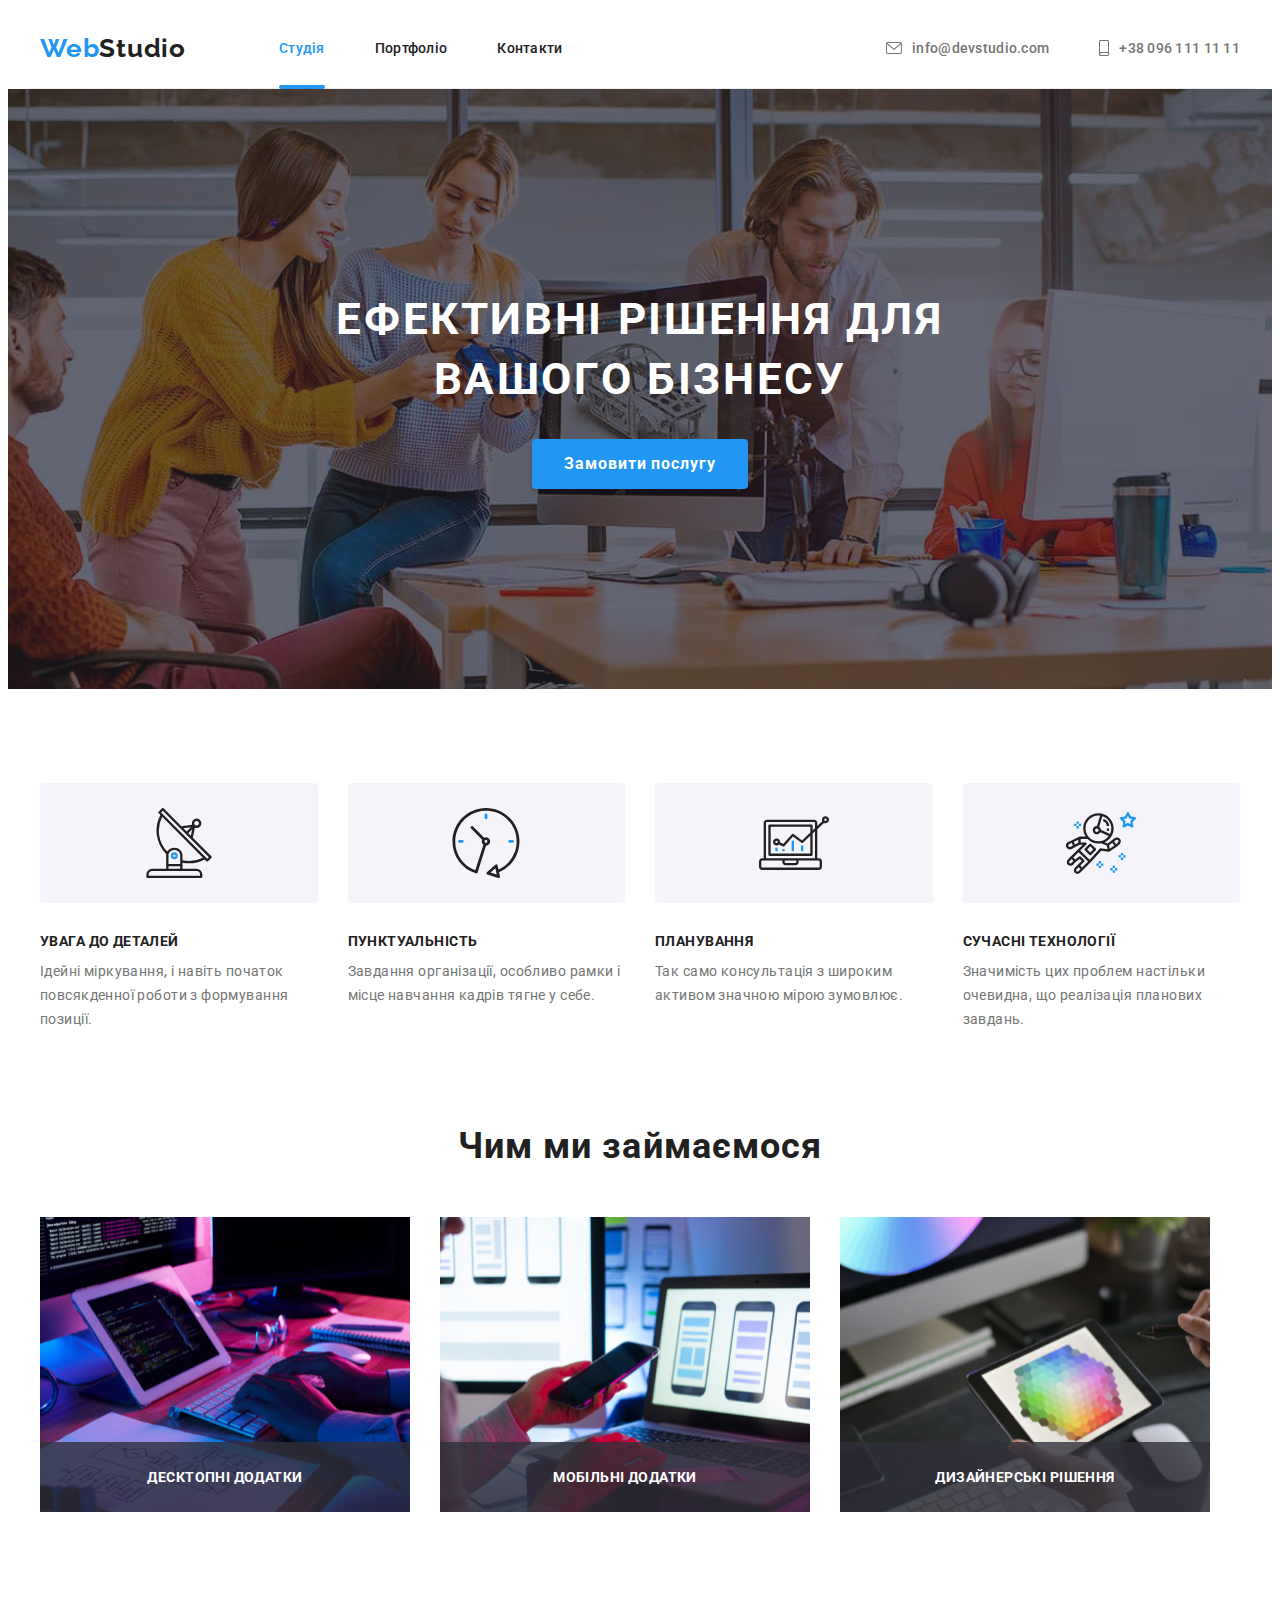
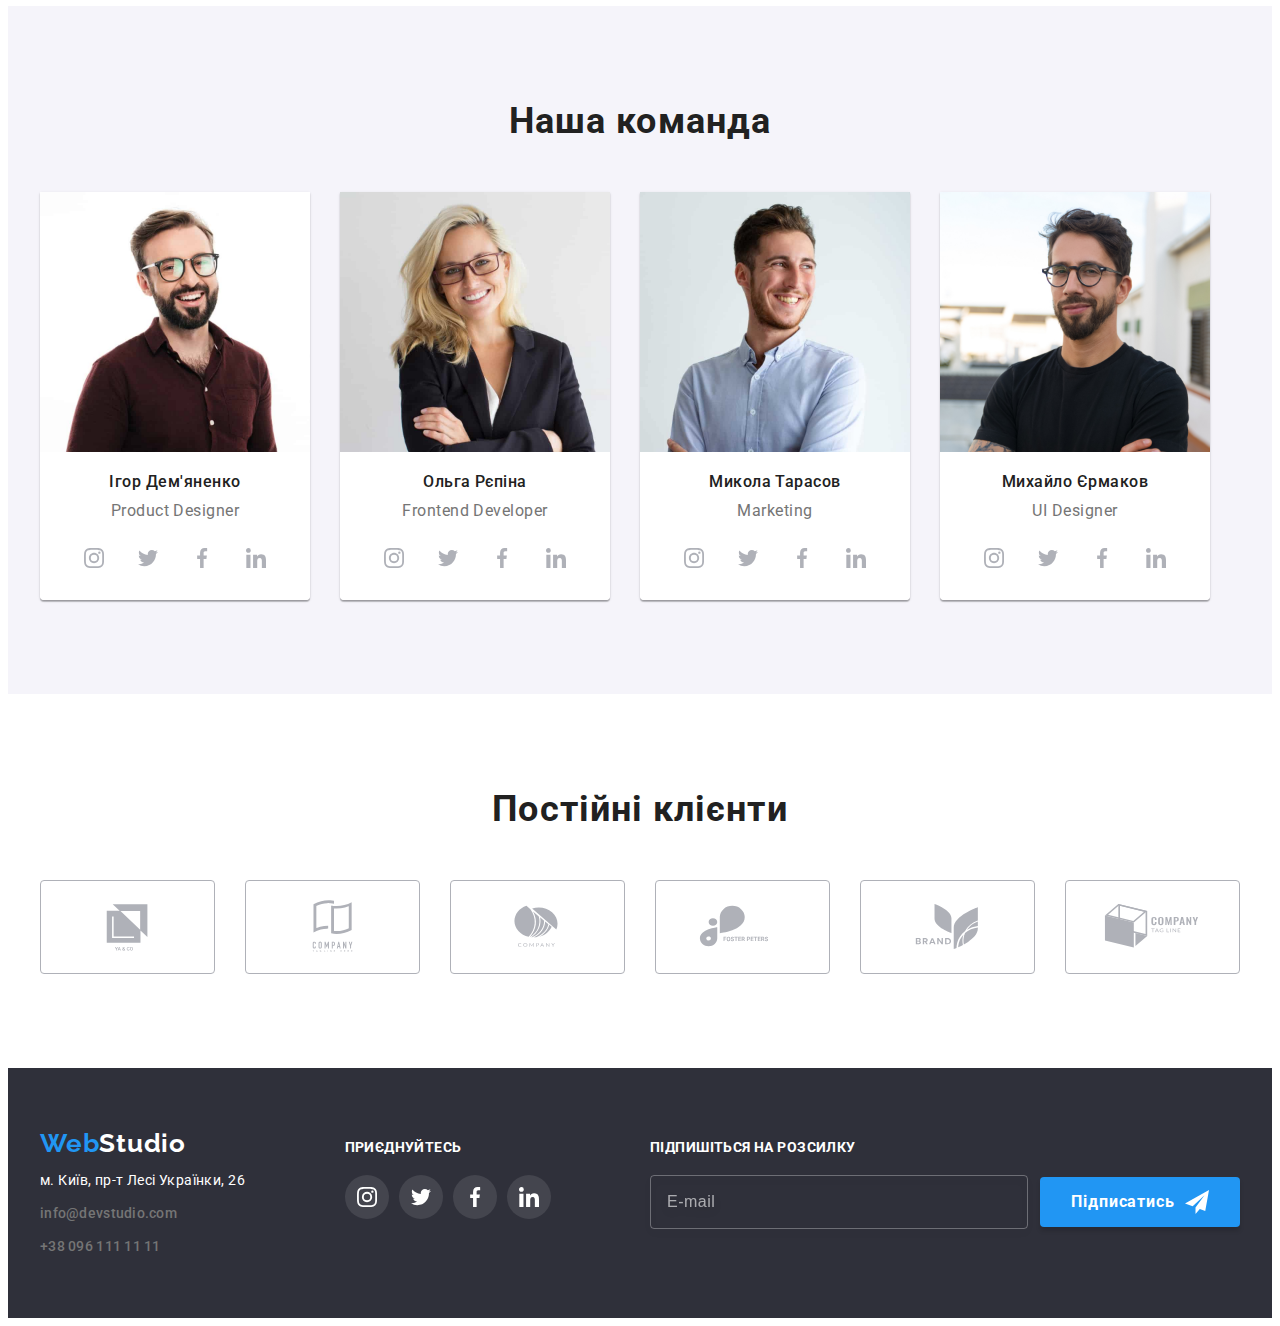
==== commit 977b9def: "after adit" ====
--- a/index.html
+++ b/index.html
@@ -44,7 +44,7 @@
         </nav>
         <ul class="header-group list">
           <li>
-            <a class="header__contacts" href="mailto:info@devstudio.com">
+            <a class="header__contacts link" href="mailto:info@devstudio.com">
               <svg class="header__icon" width="16" height="12">
                 <use href="./imeges/icons.svg#icon-envelope"></use>
               </svg>
@@ -52,7 +52,7 @@
             >
           </li>
           <li>
-            <a class="header__contacts" href="tel:+380961111111">
+            <a class="header__contacts link" href="tel:+380961111111">
               <svg class="header__icon" width="10" height="16">
                 <use href="./imeges/icons.svg#icon-smartphone"></use>
               </svg>
--- a/css/main.min.css
+++ b/css/main.min.css
@@ -1 +1 @@
-:root{--main-font: "Roboto", sans-serif;--secondary-font: "Raleway", sans-serif;--main-txt-cl: #212121;--light-txt-cl: #757575;--other-txt-cl: #ffffff;--accent-txt-cl: #2196f3;--gray-icon-cl: #afb1b8;--anim-hover: 250ms cubic-bezier(0.4, 0, 0.2, 1)}.visually-hidden{position:absolute;width:1px;height:1px;margin:-1px;border:0;padding:0;white-space:nowrap;-webkit-clip-path:inset(100%);clip-path:inset(100%);clip:rect(0 0 0 0)}.link,.address-link{text-decoration:none}.list{list-style:none}.section{padding-top:94px;padding-bottom:94px}h1,h2,h3,h4,h5,h6,p{margin:0}.page{font-family:var(--main-font);font-size:14px;text-align:center;color:var(--main-txt-cl)}img{display:block}.link{text-decoration:none;color:currentColor}.list{list-style:none;margin:0;padding:0}.container{width:1200px;padding-left:15px;padding-right:15px;margin-left:auto;margin-right:auto}.btn{font-family:inherit;font-weight:700;font-size:16px;line-height:1.875;letter-spacing:.06em;color:var(--other-txt-cl);background-color:var(--accent-txt-cl);border-radius:4px;border:none;-webkit-transition:background-color var(--anim-hover);transition:background-color var(--anim-hover);-webkit-box-shadow:0px 4px 4px rgba(0,0,0,.15);box-shadow:0px 4px 4px rgba(0,0,0,.15);cursor:pointer}.btn:hover,.btn:focus{background-color:#188ce8}.social-block{display:-webkit-box;display:-ms-flexbox;display:flex;gap:10px;-webkit-box-pack:center;-ms-flex-pack:center;justify-content:center}.social__link{display:-webkit-box;display:-ms-flexbox;display:flex;-webkit-box-align:center;-ms-flex-align:center;align-items:center;-webkit-box-pack:center;-ms-flex-pack:center;justify-content:center;width:44px;height:44px;background-color:var(--other-txt-cl);border-radius:50%;color:var(--gray-icon-cl);-webkit-transition:background-color var(--anim-hover),color var(--anim-hover);transition:background-color var(--anim-hover),color var(--anim-hover)}.social__link:hover,.social__link:focus{background-color:var(--accent-txt-cl);color:var(--other-txt-cl)}.social__icon{fill:currentColor}.logo{font-family:var(--secondary-font);font-style:normal;font-weight:700;font-size:26px;line-height:31px;letter-spacing:.03em;color:var(--accent-txt-cl);text-decoration:none}.header{text-align:left}.header__container{display:-webkit-box;display:-ms-flexbox;display:flex;border-bottom:1px solid #ececec;-webkit-box-align:center;-ms-flex-align:center;align-items:center}.header__logo{color:var(--main-txt-cl)}.nav{margin-left:93px;padding-top:32px;padding-bottom:32px}.nav__list{display:-webkit-box;display:-ms-flexbox;display:flex;gap:50px}.nav__link{font-weight:500;line-height:1.1428571429;letter-spacing:.02em;color:var(--main-txt-cl);-webkit-transition:color var(--anim-hover);transition:color var(--anim-hover)}.nav__link:hover,.nav__link:focus,.nav__link--current{color:var(--accent-txt-cl)}.nav__link--current{position:relative}.nav__link--current::after{content:"";display:block;position:absolute;left:0;bottom:-28px;width:100%;height:4px;border-radius:2px;background-color:var(--accent-txt-cl)}.header-group{display:-webkit-box;display:-ms-flexbox;display:flex;padding-top:32px;margin-left:auto;gap:50px;padding-bottom:32px}.header__contacts{font-weight:500;line-height:1.1428571429;letter-spacing:.02em;color:var(--main-txt-cl);-webkit-transition:color var(--anim-hover);transition:color var(--anim-hover);color:var(--light-txt-cl);display:-webkit-box;display:-ms-flexbox;display:flex;gap:10px;-webkit-box-align:center;-ms-flex-align:center;align-items:center}.header__contacts:hover,.header__contacts:focus{color:var(--accent-txt-cl)}.header__icon{fill:currentColor}.hero{max-width:1600px;margin-left:auto;margin-right:auto;background-image:-webkit-gradient(linear, left top, right top, from(rgba(47, 48, 58, 0.4)), to(rgba(47, 48, 58, 0.4))),url(../imeges/fon-img/Img.jpg);background-image:linear-gradient(to right, rgba(47, 48, 58, 0.4), rgba(47, 48, 58, 0.4)),url(../imeges/fon-img/Img.jpg);background-repeat:no-repeat;background-size:cover;background-position:center;background-color:#2f303a;padding-top:200px;padding-bottom:200px}.hero__title{font-size:44px;line-height:1.3636363636;letter-spacing:.06em;color:var(--other-txt-cl);text-transform:uppercase;margin-bottom:30px;width:696px;margin-left:auto;margin-right:auto}.hero__btn{padding:10px 32px}.about{text-align:left}.about__container{display:-webkit-box;display:-ms-flexbox;display:flex;gap:30px}.about__item{-ms-flex-preferred-size:calc((100% - 90px)/4);flex-basis:calc((100% - 90px)/4)}.about__block{display:-webkit-box;display:-ms-flexbox;display:flex;background-color:#f5f4fa;height:120px;-webkit-box-align:center;-ms-flex-align:center;align-items:center;-webkit-box-pack:center;-ms-flex-pack:center;justify-content:center;border-radius:4px;margin-bottom:30px}.about__preference{font-weight:700;font-size:14px;line-height:1.1428571429;letter-spacing:.03em;text-transform:uppercase}.about__txt{font-size:14px;line-height:1.7142857143;letter-spacing:.03em;color:var(--light-txt-cl);margin-top:10px}.activity{padding-top:0px}.activity__title{font-weight:700;font-size:36px;line-height:1.1666666667;letter-spacing:.03em}.activity__container{display:-webkit-box;display:-ms-flexbox;display:flex;gap:30px;margin-top:50px;padding-top:0px}.activity__thumb{position:relative}.activity__bloc{position:absolute;bottom:0;left:0;width:100%;height:70px;background:rgba(47,48,58,.8);display:-webkit-box;display:-ms-flexbox;display:flex;-webkit-box-align:center;-ms-flex-align:center;align-items:center;-webkit-box-pack:center;-ms-flex-pack:center;justify-content:center}.activity__img-title{text-transform:uppercase;color:var(--other-txt-cl);font-weight:700;line-height:1.1428571429;letter-spacing:.03em}.team{background-color:#f5f4fa}.team__title{font-weight:700;font-size:36px;line-height:1.1666666667;letter-spacing:.03em}.team__container{display:-webkit-box;display:-ms-flexbox;display:flex;margin-top:50px;gap:30px}.team__card{padding-top:20px;padding-bottom:20px;background-color:var(--other-txt-cl);border-radius:0px 0px 4px 4px}.team__item{-webkit-box-shadow:0px 1px 3px rgba(0,0,0,.12),0px 1px 1px rgba(0,0,0,.14),0px 2px 1px rgba(0,0,0,.2);box-shadow:0px 1px 3px rgba(0,0,0,.12),0px 1px 1px rgba(0,0,0,.14),0px 2px 1px rgba(0,0,0,.2);border-radius:0px 0px 4px 4px}.team__expert{font-weight:500;font-size:16px;line-height:1.1875;letter-spacing:.03em;margin-bottom:10px}.team__profil{font-size:16px;line-height:1.1875;letter-spacing:.03em;color:var(--light-txt-cl);margin-bottom:16px}.client__title{font-weight:700;font-size:36px;line-height:1.1666666667;letter-spacing:.03em;margin-bottom:50px}.clients__list{display:-webkit-box;display:-ms-flexbox;display:flex;gap:30px;-webkit-box-pack:center;-ms-flex-pack:center;justify-content:center}.client__item{-ms-flex-preferred-size:calc((100% - 150px)/6);flex-basis:calc((100% - 150px)/6)}.client__link{display:-webkit-box;display:-ms-flexbox;display:flex;-webkit-box-align:center;-ms-flex-align:center;align-items:center;-webkit-box-pack:center;-ms-flex-pack:center;justify-content:center;background-color:var(--other-txt-cl);color:var(--gray-icon-cl);height:92px;border:1px solid var(--gray-icon-cl);border-radius:4px;-webkit-transition:border-color var(--anim-hover),color var(--anim-hover);transition:border-color var(--anim-hover),color var(--anim-hover)}.client__link:hover,.client__link:focus{color:var(--accent-txt-cl);border-color:var(--accent-txt-cl)}.client__icon{fill:currentColor}.footer{background-color:#2f303a;padding-top:60px;padding-bottom:60px;line-height:1.7142857143;letter-spacing:.03em;color:var(--other-txt-cl);text-align:left}.footer__container{display:-webkit-box;display:-ms-flexbox;display:flex;-webkit-box-pack:justify;-ms-flex-pack:justify;justify-content:space-between;-webkit-box-align:baseline;-ms-flex-align:baseline;align-items:baseline}.logo__light{color:var(--other-txt-cl)}.contacts__address{line-height:1.7142857143;letter-spacing:.03em;color:var(--other-txt-cl);text-align:left}.contacts__address{margin-top:20px}.contacts__item{margin-top:9px}.contacts__address{font-weight:400;font-size:14px;line-height:1.7142857143;letter-spacing:.03em;color:var(--other-txt-cl);-webkit-transition:color var(--anim-hover);transition:color var(--anim-hover)}.contacts__link{font-weight:500;line-height:1.1428571429;letter-spacing:.02em;color:var(--main-txt-cl);-webkit-transition:color var(--anim-hover);transition:color var(--anim-hover);color:var(--light-txt-cl)}.contacts__address:hover,.contacts__link:hover,.contacts__link:focus{color:var(--accent-txt-cl)}.footer__social-title{font-weight:700;font-size:14px;line-height:1.1428571429;letter-spacing:.03em;text-transform:uppercase;color:var(--other-txt-cl);margin-bottom:20px}.social__link--footer{background-color:rgba(255,255,255,.1);color:var(--other-txt-cl)}.social__link:hover,.social__link:focus{background-color:var(--accent-txt-cl)}.social__icon{fill:currentColor}.footer__email-title{font-weight:700;font-size:14px;line-height:1.1428571429;letter-spacing:.03em;text-transform:uppercase;color:var(--other-txt-cl);margin-bottom:20px}.footer__form{display:-webkit-box;display:-ms-flexbox;display:flex;-webkit-box-pack:center;-ms-flex-pack:center;justify-content:center;-webkit-box-align:center;-ms-flex-align:center;align-items:center}.footer__email{width:358px;height:50px;background-color:inherit;border:1px solid rgba(255,255,255,.3);-webkit-filter:drop-shadow(0px 4px 4px rgba(0, 0, 0, 0.15));filter:drop-shadow(0px 4px 4px rgba(0, 0, 0, 0.15));border-radius:4px;padding-left:16px;outline:rgba(0,0,0,0);font-size:16px;line-height:1.25;letter-spacing:.03em;color:rgba(255,255,255,.6);-webkit-transition:border-color var(--anim-hover);transition:border-color var(--anim-hover)}.footer__email:not(:-moz-placeholder-shown){border-color:var(--accent-txt-cl)}.footer__email:not(:-ms-input-placeholder){border-color:var(--accent-txt-cl)}.footer__email:hover,.footer__email:focus,.footer__email:not(:placeholder-shown){border-color:var(--accent-txt-cl)}.footer__email::-webkit-input-placeholder{font-size:16px;line-height:1.25;letter-spacing:.03em;color:rgba(255,255,255,.6)}.footer__email::-moz-placeholder{font-size:16px;line-height:1.25;letter-spacing:.03em;color:rgba(255,255,255,.6)}.footer__email:-ms-input-placeholder{font-size:16px;line-height:1.25;letter-spacing:.03em;color:rgba(255,255,255,.6)}.footer__email::-ms-input-placeholder{font-size:16px;line-height:1.25;letter-spacing:.03em;color:rgba(255,255,255,.6)}.footer__email::placeholder{font-size:16px;line-height:1.25;letter-spacing:.03em;color:rgba(255,255,255,.6)}.footer__btn{display:-webkit-box;display:-ms-flexbox;display:flex;-webkit-box-pack:center;-ms-flex-pack:center;justify-content:center;-webkit-box-align:center;-ms-flex-align:center;align-items:center;margin-left:12px;width:200px;height:50px}.ft__icon{right:28px;bottom:13px;margin-left:10px;fill:var(--other-txt-cl)}.beckdrop{position:fixed;left:0;top:0;z-index:100;width:100%;height:100%;background-color:rgba(0,0,0,.4);opacity:1;-webkit-transition:opacity var(--anim-hover);transition:opacity var(--anim-hover)}.beckdrop.is-hidden{opacity:0;pointer-events:none;visibility:hidden;opacity:40%}.modal{position:absolute;top:50%;left:50%;width:528px;background:var(--other-txt-cl);-webkit-box-shadow:0px 1px 3px rgba(0,0,0,.12),0px 1px 1px rgba(0,0,0,.14),0px 2px 1px rgba(0,0,0,.2);box-shadow:0px 1px 3px rgba(0,0,0,.12),0px 1px 1px rgba(0,0,0,.14),0px 2px 1px rgba(0,0,0,.2);border-radius:4px;-webkit-transform:translate(-50%, -50%) scale(1);transform:translate(-50%, -50%) scale(1);-webkit-transition:-webkit-transform var(--anim-hover);transition:-webkit-transform var(--anim-hover);transition:transform var(--anim-hover);transition:transform var(--anim-hover), -webkit-transform var(--anim-hover);padding:40px}.modal__btn{position:absolute;top:8px;right:8px;display:-webkit-box;display:-ms-flexbox;display:flex;-webkit-box-align:center;-ms-flex-align:center;align-items:center;-webkit-box-pack:center;-ms-flex-pack:center;justify-content:center;width:30px;height:30px;border-radius:50%;background:var(--other-txt-cl);border:1px solid rgba(0,0,0,.1);-webkit-transition:fill var(--anim-hover);transition:fill var(--anim-hover);cursor:pointer}.modal__btn:hover,.modal__btn:focus{fill:var(--accent-txt-cl)}.modal__form-title{display:block;text-align:center;font-weight:700;font-size:20px;line-height:1.15;letter-spacing:.03em;margin-bottom:12px}.register__form-field{position:relative;display:block;margin-bottom:10px}.register__form-input{width:100%;height:40px;padding-left:48px;padding-right:48px;border:1px solid rgba(33,33,33,.2);border-radius:4px;outline:rgba(0,0,0,0);-webkit-transition:border-color var(--anim-hover);transition:border-color var(--anim-hover)}.register__form-input:not(:-moz-placeholder-shown){border-color:var(--accent-txt-cl)}.register__form-input:not(:-ms-input-placeholder){border-color:var(--accent-txt-cl)}.register__form-input:focus,.register__form-input:hover,.register__form-input:not(:placeholder-shown){border-color:var(--accent-txt-cl)}.register__form-input::-webkit-input-placeholder{opacity:0;-webkit-transition:opacity var(--anim-hover);transition:opacity var(--anim-hover)}.register__form-input::-moz-placeholder{opacity:0;-moz-transition:opacity var(--anim-hover);transition:opacity var(--anim-hover)}.register__form-input:-ms-input-placeholder{opacity:0;-ms-transition:opacity var(--anim-hover);transition:opacity var(--anim-hover)}.register__form-input::-ms-input-placeholder{opacity:0;-ms-transition:opacity var(--anim-hover);transition:opacity var(--anim-hover)}.register__form-input::placeholder{opacity:0;-webkit-transition:opacity var(--anim-hover);transition:opacity var(--anim-hover)}.register__form-input:focus::-webkit-input-placeholder{opacity:1}.register__form-input:focus::-moz-placeholder{opacity:1}.register__form-input:focus:-ms-input-placeholder{opacity:1}.register__form-input:focus::-ms-input-placeholder{opacity:1}.register__form-input:focus::placeholder{opacity:1}.register__form-label{display:block;text-align:left;font-size:12px;line-height:1.1666666667;letter-spacing:.01em;color:var(--light-txt-cl);text-align:left;margin-bottom:4px}.register__form-icon{position:absolute;bottom:11px;left:12px;-webkit-transition:fill var(--anim-hover);transition:fill var(--anim-hover)}.register__form-input:focus~.register__form-icon,.register__form-input:hover~.register__form-icon{fill:var(--accent-txt-cl)}.register__form-message{display:block;width:100%;height:120px;padding:12px 16px;font-size:14px;resize:none;outline:rgba(0,0,0,0);border:1px solid rgba(33,33,33,.2);border-radius:4px;-webkit-transition:border-color var(--anim-hover);transition:border-color var(--anim-hover)}.register__form-message::-webkit-input-placeholder{font-size:12px;line-height:1.1666666667;letter-spacing:.01em;color:rgba(117,117,117,.5)}.register__form-message::-moz-placeholder{font-size:12px;line-height:1.1666666667;letter-spacing:.01em;color:rgba(117,117,117,.5)}.register__form-message:-ms-input-placeholder{font-size:12px;line-height:1.1666666667;letter-spacing:.01em;color:rgba(117,117,117,.5)}.register__form-message::-ms-input-placeholder{font-size:12px;line-height:1.1666666667;letter-spacing:.01em;color:rgba(117,117,117,.5)}.register__form-message::placeholder{font-size:12px;line-height:1.1666666667;letter-spacing:.01em;color:rgba(117,117,117,.5)}.register__form-message:not(:-moz-placeholder-shown){border-color:var(--accent-txt-cl)}.register__form-message:not(:-ms-input-placeholder){border-color:var(--accent-txt-cl)}.register__form-message:hover,.register__form-message:focus,.register__form-message:not(:placeholder-shown){border-color:var(--accent-txt-cl)}.register__form-field:last-child{margin-bottom:20px}.register__form-agreement{display:-webkit-box;display:-ms-flexbox;display:flex;-webkit-box-align:center;-ms-flex-align:center;align-items:center;-webkit-box-pack:center;-ms-flex-pack:center;justify-content:center;gap:8.38px;margin-bottom:30px}.icon__checked{opacity:0;fill:var(--accent-txt-cl);-webkit-transition:opacity var(--anim-hover);transition:opacity var(--anim-hover)}.register__form-checkbox:checked+.register__form-icons .icon__checked{opacity:1}.icon__unchecked{-webkit-transition:opacity var(--anim-hover);transition:opacity var(--anim-hover)}.register__form-checkbox:checked+.register__form-icons .icon__unchecked{opacity:0}.register__form-checkbox:focus+.register__form-icons{outline-offset:1px}.register__form-desc{line-height:1.7142857143;letter-spacing:.03em;color:var(--light-txt-cl);-webkit-user-select:none;-moz-user-select:none;-ms-user-select:none;user-select:none}.register__form-link{color:var(--accent-txt-cl)}.register__form__btn{padding:10px 52px}.filtrs{display:-webkit-box;display:-ms-flexbox;display:flex;gap:8px;-webkit-box-pack:center;-ms-flex-pack:center;justify-content:center}.filtrs__btn{font-family:inherit;font-weight:500;font-size:16px;line-height:1.625;letter-spacing:.03em;color:var(--main-txt-cl);background-color:#f5f4fa;padding:6px 22px;border:none;border-radius:4px;-webkit-transition:background-color var(--anim-hover),-webkit-box-shadow var(--anim-hover);transition:background-color var(--anim-hover),-webkit-box-shadow var(--anim-hover);transition:background-color var(--anim-hover),box-shadow var(--anim-hover);transition:background-color var(--anim-hover),box-shadow var(--anim-hover),-webkit-box-shadow var(--anim-hover);color:var(--anim-hover);cursor:pointer}.filtrs__btn:hover,.filtrs__btn:focus{-webkit-box-shadow:0px 3px 1px rgba(0,0,0,.1),0px 1px 2px rgba(0,0,0,.08),0px 2px 2px rgba(0,0,0,.12);box-shadow:0px 3px 1px rgba(0,0,0,.1),0px 1px 2px rgba(0,0,0,.08),0px 2px 2px rgba(0,0,0,.12);color:var(--other-txt-cl);background-color:var(--accent-txt-cl)}.filtrs__btn:hover,.filtrs__btn:focus{color:var(--other-txt-cl);background-color:var(--accent-txt-cl)}.filtrs__btn:active{color:var(--accent-txt-cl)}.portfolio{display:-webkit-box;display:-ms-flexbox;display:flex;-ms-flex-wrap:wrap;flex-wrap:wrap;margin-top:50px;text-align:left}.portfolio__item{-ms-flex-preferred-size:calc((100% - 60px)/3);flex-basis:calc((100% - 60px)/3);margin-right:30px;margin-bottom:30px}.portfolio__item:nth-child(3n){margin-right:0}.portfolio__item:nth-last-child(-n+3){margin-bottom:0}.portfolio__link{display:block;-webkit-transition:-webkit-box-shadow var(--anim-hover);transition:-webkit-box-shadow var(--anim-hover);transition:box-shadow var(--anim-hover);transition:box-shadow var(--anim-hover), -webkit-box-shadow var(--anim-hover)}.portfolio__link:hover,.portfolio__link:focus{-webkit-box-shadow:0px 1px 1px rgba(0,0,0,.12),0px 4px 4px rgba(0,0,0,.06),1px 4px 6px rgba(0,0,0,.16);box-shadow:0px 1px 1px rgba(0,0,0,.12),0px 4px 4px rgba(0,0,0,.06),1px 4px 6px rgba(0,0,0,.16)}.portfolio__thumb{position:relative;overflow:hidden}.portfolio__overlay{position:absolute;top:0;left:0;-webkit-transform:translatey(100%);transform:translatey(100%);-webkit-transition:-webkit-transform var(--anim-hover);transition:-webkit-transform var(--anim-hover);transition:transform var(--anim-hover);transition:transform var(--anim-hover), -webkit-transform var(--anim-hover);width:100%;height:101%;background:rgba(33,150,243,.9);padding:20px;display:-webkit-box;display:-ms-flexbox;display:flex;-webkit-box-align:center;-ms-flex-align:center;align-items:center;-webkit-box-pack:center;-ms-flex-pack:center;justify-content:center}.portfolio__item:hover .portfolio__overlay{-webkit-transform:translatey(0);transform:translatey(0)}.portfolio__overlay-desc{color:var(--other-txt-cl);font-weight:400;font-size:18px;line-height:1.5555555556;letter-spacing:.03em}.portfolio__name-block{padding:20px 24px;border-right:1px solid #eee;border-bottom:1px solid #eee;border-left:1px solid #eee}.portfolio__name{color:var(--main-txt-cl);font-weight:700;font-size:18px;line-height:2;letter-spacing:.06em}.portfolio__filtr{font-size:16px;line-height:1.875;letter-spacing:.03em;color:var(--light-txt-cl);margin-top:4px}/*# sourceMappingURL=main.min.css.map */+:root{--main-font: "Roboto", sans-serif;--secondary-font: "Raleway", sans-serif;--main-txt-cl: #212121;--light-txt-cl: #757575;--other-txt-cl: #ffffff;--accent-txt-cl: #2196f3;--gray-icon-cl: #afb1b8;--anim-hover: 250ms cubic-bezier(0.4, 0, 0.2, 1)}.visually-hidden{position:absolute;width:1px;height:1px;margin:-1px;border:0;padding:0;white-space:nowrap;-webkit-clip-path:inset(100%);clip-path:inset(100%);clip:rect(0 0 0 0)}.link,.address-link{text-decoration:none}.list{list-style:none}.section{padding-top:94px;padding-bottom:94px}h1,h2,h3,h4,h5,h6,p{margin:0}.page{font-family:var(--main-font);font-size:14px;text-align:center;color:var(--main-txt-cl)}img{display:block}.link{text-decoration:none;color:currentColor}.list{list-style:none;margin:0;padding:0}.container{width:1200px;padding-left:15px;padding-right:15px;margin-left:auto;margin-right:auto}.social-block{display:-webkit-box;display:-ms-flexbox;display:flex;gap:10px;-webkit-box-pack:center;-ms-flex-pack:center;justify-content:center}.social__link{display:-webkit-box;display:-ms-flexbox;display:flex;-webkit-box-align:center;-ms-flex-align:center;align-items:center;-webkit-box-pack:center;-ms-flex-pack:center;justify-content:center;width:44px;height:44px;background-color:var(--other-txt-cl);border-radius:50%;color:var(--gray-icon-cl);-webkit-transition:background-color var(--anim-hover),color var(--anim-hover);transition:background-color var(--anim-hover),color var(--anim-hover)}.social__link:hover,.social__link:focus{background-color:var(--accent-txt-cl);color:var(--other-txt-cl)}.social__icon{fill:currentColor}.btn{font-family:inherit;font-weight:700;font-size:16px;line-height:1.875;letter-spacing:.06em;color:var(--other-txt-cl);background-color:var(--accent-txt-cl);border-radius:4px;border:none;-webkit-transition:background-color var(--anim-hover);transition:background-color var(--anim-hover);-webkit-box-shadow:0px 4px 4px rgba(0,0,0,.15);box-shadow:0px 4px 4px rgba(0,0,0,.15);cursor:pointer}.btn:hover,.btn:focus{background-color:#188ce8}.logo{font-family:var(--secondary-font);font-style:normal;font-weight:700;font-size:26px;line-height:31px;letter-spacing:.03em;color:var(--accent-txt-cl);text-decoration:none}.beckdrop{position:fixed;left:0;top:0;z-index:100;width:100%;height:100%;background-color:rgba(0,0,0,.4);opacity:1;-webkit-transition:opacity var(--anim-hover);transition:opacity var(--anim-hover)}.beckdrop.is-hidden{opacity:0;pointer-events:none;visibility:hidden;opacity:40%}.modal{position:absolute;top:50%;left:50%;width:528px;background:var(--other-txt-cl);-webkit-box-shadow:0px 1px 3px rgba(0,0,0,.12),0px 1px 1px rgba(0,0,0,.14),0px 2px 1px rgba(0,0,0,.2);box-shadow:0px 1px 3px rgba(0,0,0,.12),0px 1px 1px rgba(0,0,0,.14),0px 2px 1px rgba(0,0,0,.2);border-radius:4px;-webkit-transform:translate(-50%, -50%) scale(1);transform:translate(-50%, -50%) scale(1);-webkit-transition:-webkit-transform var(--anim-hover);transition:-webkit-transform var(--anim-hover);transition:transform var(--anim-hover);transition:transform var(--anim-hover), -webkit-transform var(--anim-hover);padding:40px}.modal__btn{position:absolute;top:8px;right:8px;display:-webkit-box;display:-ms-flexbox;display:flex;-webkit-box-align:center;-ms-flex-align:center;align-items:center;-webkit-box-pack:center;-ms-flex-pack:center;justify-content:center;width:30px;height:30px;border-radius:50%;background:var(--other-txt-cl);border:1px solid rgba(0,0,0,.1);-webkit-transition:fill var(--anim-hover);transition:fill var(--anim-hover);cursor:pointer}.modal__btn:hover,.modal__btn:focus{fill:var(--accent-txt-cl)}.modal__form-title{display:block;text-align:center;font-weight:700;font-size:20px;line-height:1.15;letter-spacing:.03em;margin-bottom:12px}.register__form-field{position:relative;display:block;margin-bottom:10px}.register__form-input{width:100%;height:40px;padding-left:48px;padding-right:48px;border:1px solid rgba(33,33,33,.2);border-radius:4px;outline:rgba(0,0,0,0);-webkit-transition:border-color var(--anim-hover);transition:border-color var(--anim-hover)}.register__form-input:not(:-moz-placeholder-shown){border-color:var(--accent-txt-cl)}.register__form-input:not(:-ms-input-placeholder){border-color:var(--accent-txt-cl)}.register__form-input:focus,.register__form-input:hover,.register__form-input:not(:placeholder-shown){border-color:var(--accent-txt-cl)}.register__form-input::-webkit-input-placeholder{opacity:0;-webkit-transition:opacity var(--anim-hover);transition:opacity var(--anim-hover)}.register__form-input::-moz-placeholder{opacity:0;-moz-transition:opacity var(--anim-hover);transition:opacity var(--anim-hover)}.register__form-input:-ms-input-placeholder{opacity:0;-ms-transition:opacity var(--anim-hover);transition:opacity var(--anim-hover)}.register__form-input::-ms-input-placeholder{opacity:0;-ms-transition:opacity var(--anim-hover);transition:opacity var(--anim-hover)}.register__form-input::placeholder{opacity:0;-webkit-transition:opacity var(--anim-hover);transition:opacity var(--anim-hover)}.register__form-input:focus::-webkit-input-placeholder{opacity:1}.register__form-input:focus::-moz-placeholder{opacity:1}.register__form-input:focus:-ms-input-placeholder{opacity:1}.register__form-input:focus::-ms-input-placeholder{opacity:1}.register__form-input:focus::placeholder{opacity:1}.register__form-input:focus~.register__form-icon,.register__form-input:hover~.register__form-icon{fill:var(--accent-txt-cl)}.register__form-label{display:block;text-align:left;font-size:12px;line-height:1.1666666667;letter-spacing:.01em;color:var(--light-txt-cl);text-align:left;margin-bottom:4px}.register__form-icon{position:absolute;bottom:11px;left:12px;-webkit-transition:fill var(--anim-hover);transition:fill var(--anim-hover)}.register__form-message{display:block;width:100%;height:120px;padding:12px 16px;font-size:14px;resize:none;outline:rgba(0,0,0,0);border:1px solid rgba(33,33,33,.2);border-radius:4px;-webkit-transition:border-color var(--anim-hover);transition:border-color var(--anim-hover)}.register__form-message::-webkit-input-placeholder{font-size:12px;line-height:1.1666666667;letter-spacing:.01em;color:rgba(117,117,117,.5)}.register__form-message::-moz-placeholder{font-size:12px;line-height:1.1666666667;letter-spacing:.01em;color:rgba(117,117,117,.5)}.register__form-message:-ms-input-placeholder{font-size:12px;line-height:1.1666666667;letter-spacing:.01em;color:rgba(117,117,117,.5)}.register__form-message::-ms-input-placeholder{font-size:12px;line-height:1.1666666667;letter-spacing:.01em;color:rgba(117,117,117,.5)}.register__form-message::placeholder{font-size:12px;line-height:1.1666666667;letter-spacing:.01em;color:rgba(117,117,117,.5)}.register__form-message:not(:-moz-placeholder-shown){border-color:var(--accent-txt-cl)}.register__form-message:not(:-ms-input-placeholder){border-color:var(--accent-txt-cl)}.register__form-message:hover,.register__form-message:focus,.register__form-message:not(:placeholder-shown){border-color:var(--accent-txt-cl)}.register__form-field:last-child{margin-bottom:20px}.register__form-agreement{display:-webkit-box;display:-ms-flexbox;display:flex;-webkit-box-align:center;-ms-flex-align:center;align-items:center;-webkit-box-pack:center;-ms-flex-pack:center;justify-content:center;gap:8.38px;margin-bottom:30px}.icon__checked{opacity:0;fill:var(--accent-txt-cl);-webkit-transition:opacity var(--anim-hover);transition:opacity var(--anim-hover)}.register__form-checkbox:checked+.register__form-icons .icon__checked{opacity:1}.icon__unchecked{-webkit-transition:opacity var(--anim-hover);transition:opacity var(--anim-hover)}.register__form-checkbox:checked+.register__form-icons .icon__unchecked{opacity:0}.register__form-checkbox:focus+.register__form-icons{outline-offset:1px}.register__form-desc{line-height:1.7142857143;letter-spacing:.03em;color:var(--light-txt-cl);-webkit-user-select:none;-moz-user-select:none;-ms-user-select:none;user-select:none}.register__form-link{color:var(--accent-txt-cl)}.register__form__btn{padding:10px 52px}.header{text-align:left}.header__container{display:-webkit-box;display:-ms-flexbox;display:flex;border-bottom:1px solid #ececec;-webkit-box-align:center;-ms-flex-align:center;align-items:center}.header__logo{color:var(--main-txt-cl)}.nav{margin-left:93px;padding-top:32px;padding-bottom:32px}.nav__list{display:-webkit-box;display:-ms-flexbox;display:flex;gap:50px}.nav__link{font-weight:500;line-height:1.1428571429;letter-spacing:.02em;color:var(--main-txt-cl);-webkit-transition:color var(--anim-hover);transition:color var(--anim-hover)}.nav__link:hover,.nav__link:focus{color:var(--accent-txt-cl)}.nav__link--current{color:var(--accent-txt-cl);position:relative}.nav__link--current::after{content:"";display:block;position:absolute;left:0;bottom:-33px;width:100%;height:4px;border-radius:2px;background-color:var(--accent-txt-cl)}.header-group{display:-webkit-box;display:-ms-flexbox;display:flex;padding-top:32px;margin-left:auto;gap:50px;padding-bottom:32px}.header__contacts{font-weight:500;line-height:1.1428571429;letter-spacing:.02em;color:var(--main-txt-cl);-webkit-transition:color var(--anim-hover);transition:color var(--anim-hover);color:var(--light-txt-cl);display:-webkit-box;display:-ms-flexbox;display:flex;gap:10px;-webkit-box-align:center;-ms-flex-align:center;align-items:center}.header__contacts:hover,.header__contacts:focus{color:var(--accent-txt-cl)}.header__icon{fill:currentColor}.hero{max-width:1600px;margin-left:auto;margin-right:auto;background-image:-webkit-gradient(linear, left top, right top, from(rgba(47, 48, 58, 0.4)), to(rgba(47, 48, 58, 0.4))),url(../imeges/fon-img/Img.jpg);background-image:linear-gradient(to right, rgba(47, 48, 58, 0.4), rgba(47, 48, 58, 0.4)),url(../imeges/fon-img/Img.jpg);background-repeat:no-repeat;background-size:cover;background-position:center;background-color:#2f303a;padding-top:200px;padding-bottom:200px}.hero__title{font-size:44px;line-height:1.3636363636;letter-spacing:.06em;color:var(--other-txt-cl);text-transform:uppercase;margin-bottom:30px;width:696px;margin-left:auto;margin-right:auto}.hero__btn{padding:10px 32px}.about{text-align:left}.about__container{display:-webkit-box;display:-ms-flexbox;display:flex;gap:30px}.about__item{-ms-flex-preferred-size:calc((100% - 90px)/4);flex-basis:calc((100% - 90px)/4)}.about__block{display:-webkit-box;display:-ms-flexbox;display:flex;background-color:#f5f4fa;height:120px;-webkit-box-align:center;-ms-flex-align:center;align-items:center;-webkit-box-pack:center;-ms-flex-pack:center;justify-content:center;border-radius:4px;margin-bottom:30px}.about__preference{font-weight:700;font-size:14px;line-height:1.1428571429;letter-spacing:.03em;text-transform:uppercase}.about__txt{font-size:14px;line-height:1.7142857143;letter-spacing:.03em;color:var(--light-txt-cl);margin-top:10px}.activity{padding-top:0px}.activity__title{font-weight:700;font-size:36px;line-height:1.1666666667;letter-spacing:.03em}.activity__container{display:-webkit-box;display:-ms-flexbox;display:flex;gap:30px;margin-top:50px;padding-top:0px}.activity__thumb{position:relative}.activity__bloc{position:absolute;bottom:0;left:0;width:100%;height:70px;background:rgba(47,48,58,.8);display:-webkit-box;display:-ms-flexbox;display:flex;-webkit-box-align:center;-ms-flex-align:center;align-items:center;-webkit-box-pack:center;-ms-flex-pack:center;justify-content:center}.activity__img-title{text-transform:uppercase;color:var(--other-txt-cl);font-weight:700;line-height:1.1428571429;letter-spacing:.03em}.team{background-color:#f5f4fa}.team__title{font-weight:700;font-size:36px;line-height:1.1666666667;letter-spacing:.03em}.team__container{display:-webkit-box;display:-ms-flexbox;display:flex;margin-top:50px;gap:30px}.team__card{padding-top:20px;padding-bottom:20px;background-color:var(--other-txt-cl);border-radius:0px 0px 4px 4px}.team__item{-webkit-box-shadow:0px 1px 3px rgba(0,0,0,.12),0px 1px 1px rgba(0,0,0,.14),0px 2px 1px rgba(0,0,0,.2);box-shadow:0px 1px 3px rgba(0,0,0,.12),0px 1px 1px rgba(0,0,0,.14),0px 2px 1px rgba(0,0,0,.2);border-radius:0px 0px 4px 4px}.team__expert{font-weight:500;font-size:16px;line-height:1.1875;letter-spacing:.03em;margin-bottom:10px}.team__profil{font-size:16px;line-height:1.1875;letter-spacing:.03em;color:var(--light-txt-cl);margin-bottom:16px}.client__title{font-weight:700;font-size:36px;line-height:1.1666666667;letter-spacing:.03em;margin-bottom:50px}.clients__list{display:-webkit-box;display:-ms-flexbox;display:flex;gap:30px;-webkit-box-pack:center;-ms-flex-pack:center;justify-content:center}.client__item{-ms-flex-preferred-size:calc((100% - 150px)/6);flex-basis:calc((100% - 150px)/6)}.client__link{display:-webkit-box;display:-ms-flexbox;display:flex;-webkit-box-align:center;-ms-flex-align:center;align-items:center;-webkit-box-pack:center;-ms-flex-pack:center;justify-content:center;background-color:var(--other-txt-cl);color:var(--gray-icon-cl);height:92px;border:1px solid var(--gray-icon-cl);border-radius:4px;-webkit-transition:border-color var(--anim-hover),color var(--anim-hover);transition:border-color var(--anim-hover),color var(--anim-hover)}.client__link:hover,.client__link:focus{color:var(--accent-txt-cl);border-color:var(--accent-txt-cl)}.client__icon{fill:currentColor}.footer{background-color:#2f303a;padding-top:60px;padding-bottom:60px;line-height:1.7142857143;letter-spacing:.03em;color:var(--other-txt-cl);text-align:left}.footer__container{display:-webkit-box;display:-ms-flexbox;display:flex;-webkit-box-pack:justify;-ms-flex-pack:justify;justify-content:space-between;-webkit-box-align:baseline;-ms-flex-align:baseline;align-items:baseline}.logo__light{color:var(--other-txt-cl)}.contacts__address{line-height:1.7142857143;letter-spacing:.03em;color:var(--other-txt-cl);text-align:left;margin-top:20px}.contacts__address:hover,.contacts__address:focus{color:var(--accent-txt-cl)}.contacts__item{margin-top:9px}.contacts__address{font-weight:400;font-size:14px;line-height:1.7142857143;letter-spacing:.03em;color:var(--other-txt-cl);-webkit-transition:color var(--anim-hover);transition:color var(--anim-hover)}.contacts__link{font-weight:500;line-height:1.1428571429;letter-spacing:.02em;color:var(--main-txt-cl);-webkit-transition:color var(--anim-hover);transition:color var(--anim-hover);color:var(--light-txt-cl)}.contacts__link:hover,.contacts__link:focus{color:var(--accent-txt-cl)}.footer__social-title{font-weight:700;font-size:14px;line-height:1.1428571429;letter-spacing:.03em;text-transform:uppercase;color:var(--other-txt-cl);margin-bottom:20px}.social__link--footer{background-color:rgba(255,255,255,.1);color:var(--other-txt-cl)}.social__link:hover,.social__link:focus{background-color:var(--accent-txt-cl)}.social__icon{fill:currentColor}.footer__email-title{font-weight:700;font-size:14px;line-height:1.1428571429;letter-spacing:.03em;text-transform:uppercase;color:var(--other-txt-cl);margin-bottom:20px}.footer__form{display:-webkit-box;display:-ms-flexbox;display:flex;-webkit-box-pack:center;-ms-flex-pack:center;justify-content:center;-webkit-box-align:center;-ms-flex-align:center;align-items:center}.footer__email{width:358px;height:50px;background-color:inherit;border:1px solid rgba(255,255,255,.3);-webkit-filter:drop-shadow(0px 4px 4px rgba(0, 0, 0, 0.15));filter:drop-shadow(0px 4px 4px rgba(0, 0, 0, 0.15));border-radius:4px;padding-left:16px;outline:rgba(0,0,0,0);font-size:16px;line-height:1.25;letter-spacing:.03em;color:rgba(255,255,255,.6);-webkit-transition:border-color var(--anim-hover);transition:border-color var(--anim-hover)}.footer__email:not(:-moz-placeholder-shown){border-color:var(--accent-txt-cl)}.footer__email:not(:-ms-input-placeholder){border-color:var(--accent-txt-cl)}.footer__email:hover,.footer__email:focus,.footer__email:not(:placeholder-shown){border-color:var(--accent-txt-cl)}.footer__email::-webkit-input-placeholder{font-size:16px;line-height:1.25;letter-spacing:.03em;color:rgba(255,255,255,.6)}.footer__email::-moz-placeholder{font-size:16px;line-height:1.25;letter-spacing:.03em;color:rgba(255,255,255,.6)}.footer__email:-ms-input-placeholder{font-size:16px;line-height:1.25;letter-spacing:.03em;color:rgba(255,255,255,.6)}.footer__email::-ms-input-placeholder{font-size:16px;line-height:1.25;letter-spacing:.03em;color:rgba(255,255,255,.6)}.footer__email::placeholder{font-size:16px;line-height:1.25;letter-spacing:.03em;color:rgba(255,255,255,.6)}.footer__btn{display:-webkit-box;display:-ms-flexbox;display:flex;-webkit-box-pack:center;-ms-flex-pack:center;justify-content:center;-webkit-box-align:center;-ms-flex-align:center;align-items:center;margin-left:12px;width:200px;height:50px}.ft__icon{right:28px;bottom:13px;margin-left:10px;fill:var(--other-txt-cl)}.filtrs{display:-webkit-box;display:-ms-flexbox;display:flex;gap:8px;-webkit-box-pack:center;-ms-flex-pack:center;justify-content:center}.filtrs__btn{font-family:inherit;font-weight:500;font-size:16px;line-height:1.625;letter-spacing:.03em;color:var(--main-txt-cl);background-color:#f5f4fa;padding:6px 22px;border:none;border-radius:4px;-webkit-transition:background-color var(--anim-hover),-webkit-box-shadow var(--anim-hover);transition:background-color var(--anim-hover),-webkit-box-shadow var(--anim-hover);transition:background-color var(--anim-hover),box-shadow var(--anim-hover);transition:background-color var(--anim-hover),box-shadow var(--anim-hover),-webkit-box-shadow var(--anim-hover);color:var(--anim-hover);cursor:pointer}.filtrs__btn:hover,.filtrs__btn:focus{-webkit-box-shadow:0px 3px 1px rgba(0,0,0,.1),0px 1px 2px rgba(0,0,0,.08),0px 2px 2px rgba(0,0,0,.12);box-shadow:0px 3px 1px rgba(0,0,0,.1),0px 1px 2px rgba(0,0,0,.08),0px 2px 2px rgba(0,0,0,.12);color:var(--other-txt-cl);background-color:var(--accent-txt-cl)}.filtrs__btn:active{color:var(--accent-txt-cl)}.portfolio{display:-webkit-box;display:-ms-flexbox;display:flex;-ms-flex-wrap:wrap;flex-wrap:wrap;margin-top:50px;text-align:left}.portfolio__item{-ms-flex-preferred-size:calc((100% - 60px)/3);flex-basis:calc((100% - 60px)/3);margin-right:30px;margin-bottom:30px}.portfolio__item:nth-child(3n){margin-right:0}.portfolio__item:nth-last-child(-n+3){margin-bottom:0}.portfolio__link{display:block;-webkit-transition:-webkit-box-shadow var(--anim-hover);transition:-webkit-box-shadow var(--anim-hover);transition:box-shadow var(--anim-hover);transition:box-shadow var(--anim-hover), -webkit-box-shadow var(--anim-hover)}.portfolio__link:hover,.portfolio__link:focus{-webkit-box-shadow:0px 1px 1px rgba(0,0,0,.12),0px 4px 4px rgba(0,0,0,.06),1px 4px 6px rgba(0,0,0,.16);box-shadow:0px 1px 1px rgba(0,0,0,.12),0px 4px 4px rgba(0,0,0,.06),1px 4px 6px rgba(0,0,0,.16)}.portfolio__thumb{position:relative;overflow:hidden}.portfolio__overlay{position:absolute;top:0;left:0;-webkit-transform:translatey(100%);transform:translatey(100%);-webkit-transition:-webkit-transform var(--anim-hover);transition:-webkit-transform var(--anim-hover);transition:transform var(--anim-hover);transition:transform var(--anim-hover), -webkit-transform var(--anim-hover);width:100%;height:101%;background:rgba(33,150,243,.9);padding:20px;display:-webkit-box;display:-ms-flexbox;display:flex;-webkit-box-align:center;-ms-flex-align:center;align-items:center;-webkit-box-pack:center;-ms-flex-pack:center;justify-content:center}.portfolio__item:hover .portfolio__overlay{-webkit-transform:translatey(0);transform:translatey(0)}.portfolio__overlay-desc{color:var(--other-txt-cl);font-weight:400;font-size:18px;line-height:1.5555555556;letter-spacing:.03em}.portfolio__name-block{padding:20px 24px;border-right:1px solid #eee;border-bottom:1px solid #eee;border-left:1px solid #eee}.portfolio__name{color:var(--main-txt-cl);font-weight:700;font-size:18px;line-height:2;letter-spacing:.06em}.portfolio__filtr{font-size:16px;line-height:1.875;letter-spacing:.03em;color:var(--light-txt-cl);margin-top:4px}/*# sourceMappingURL=main.min.css.map */